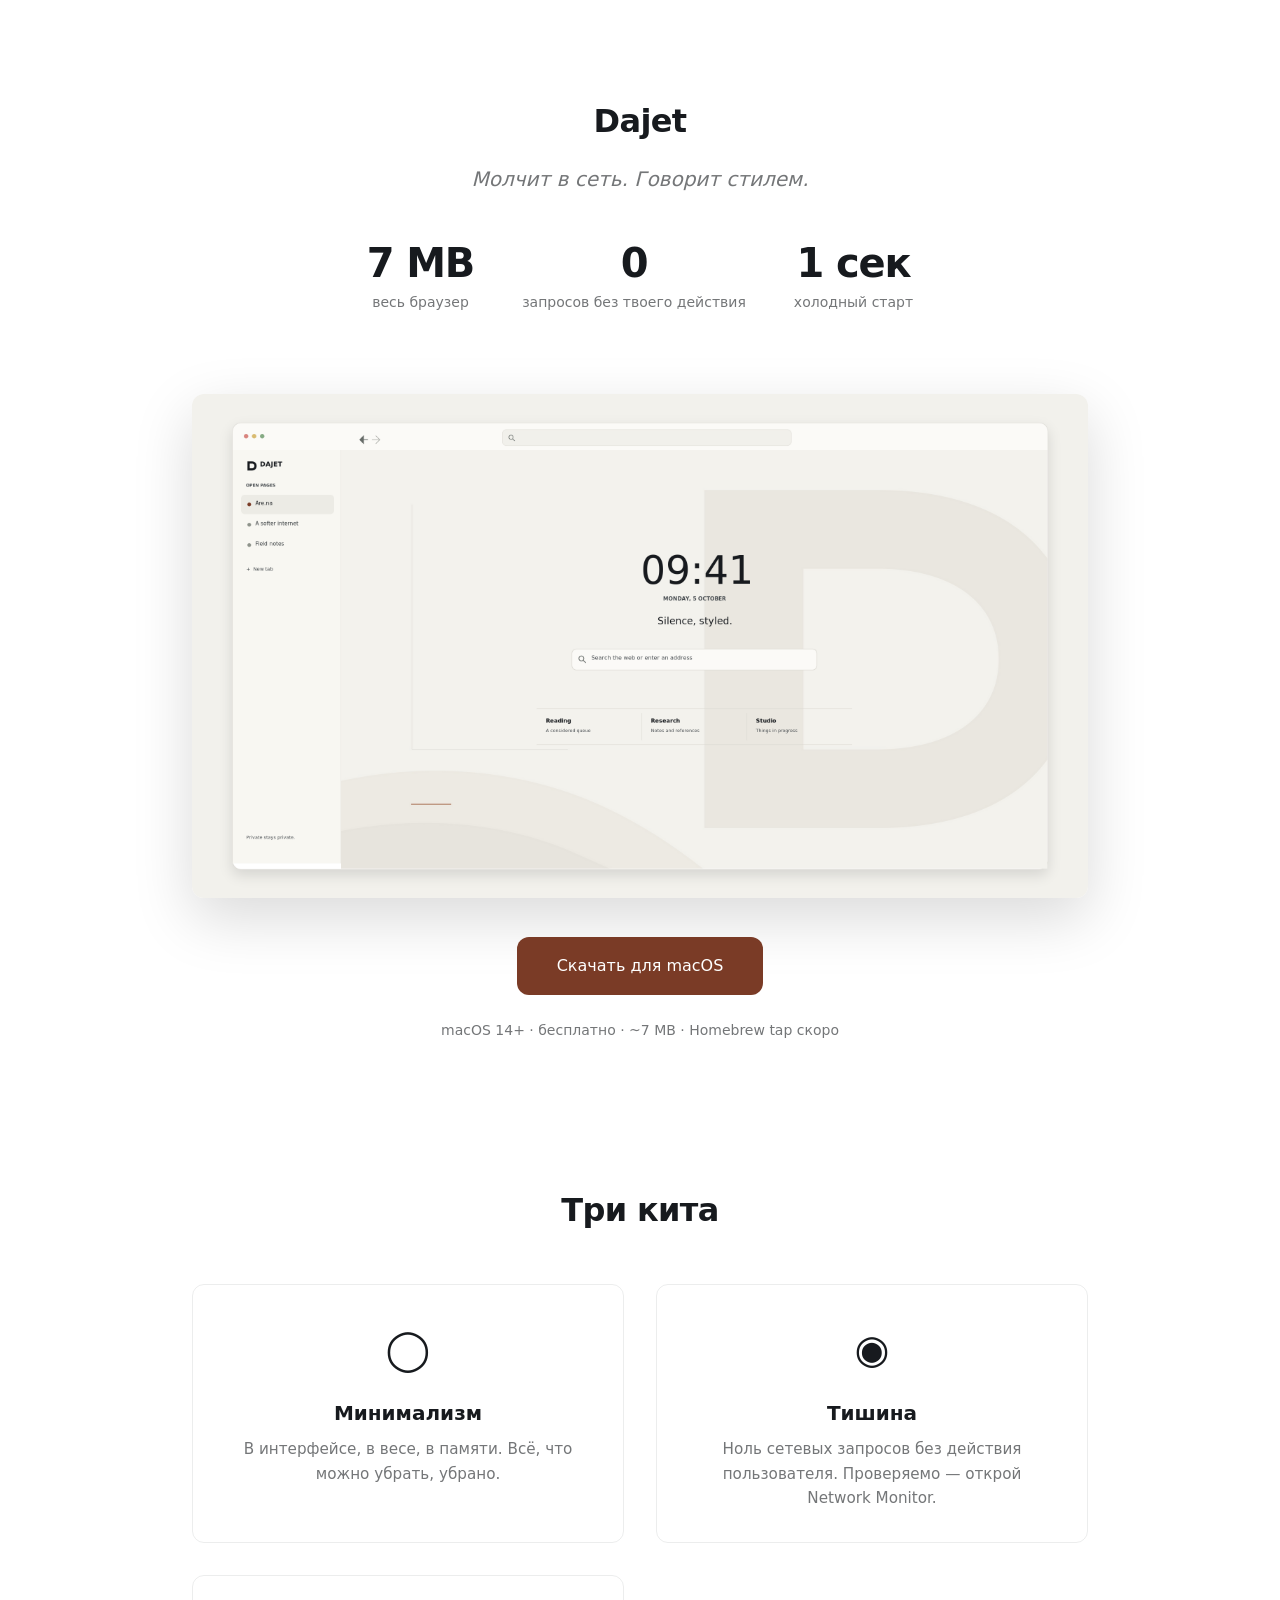
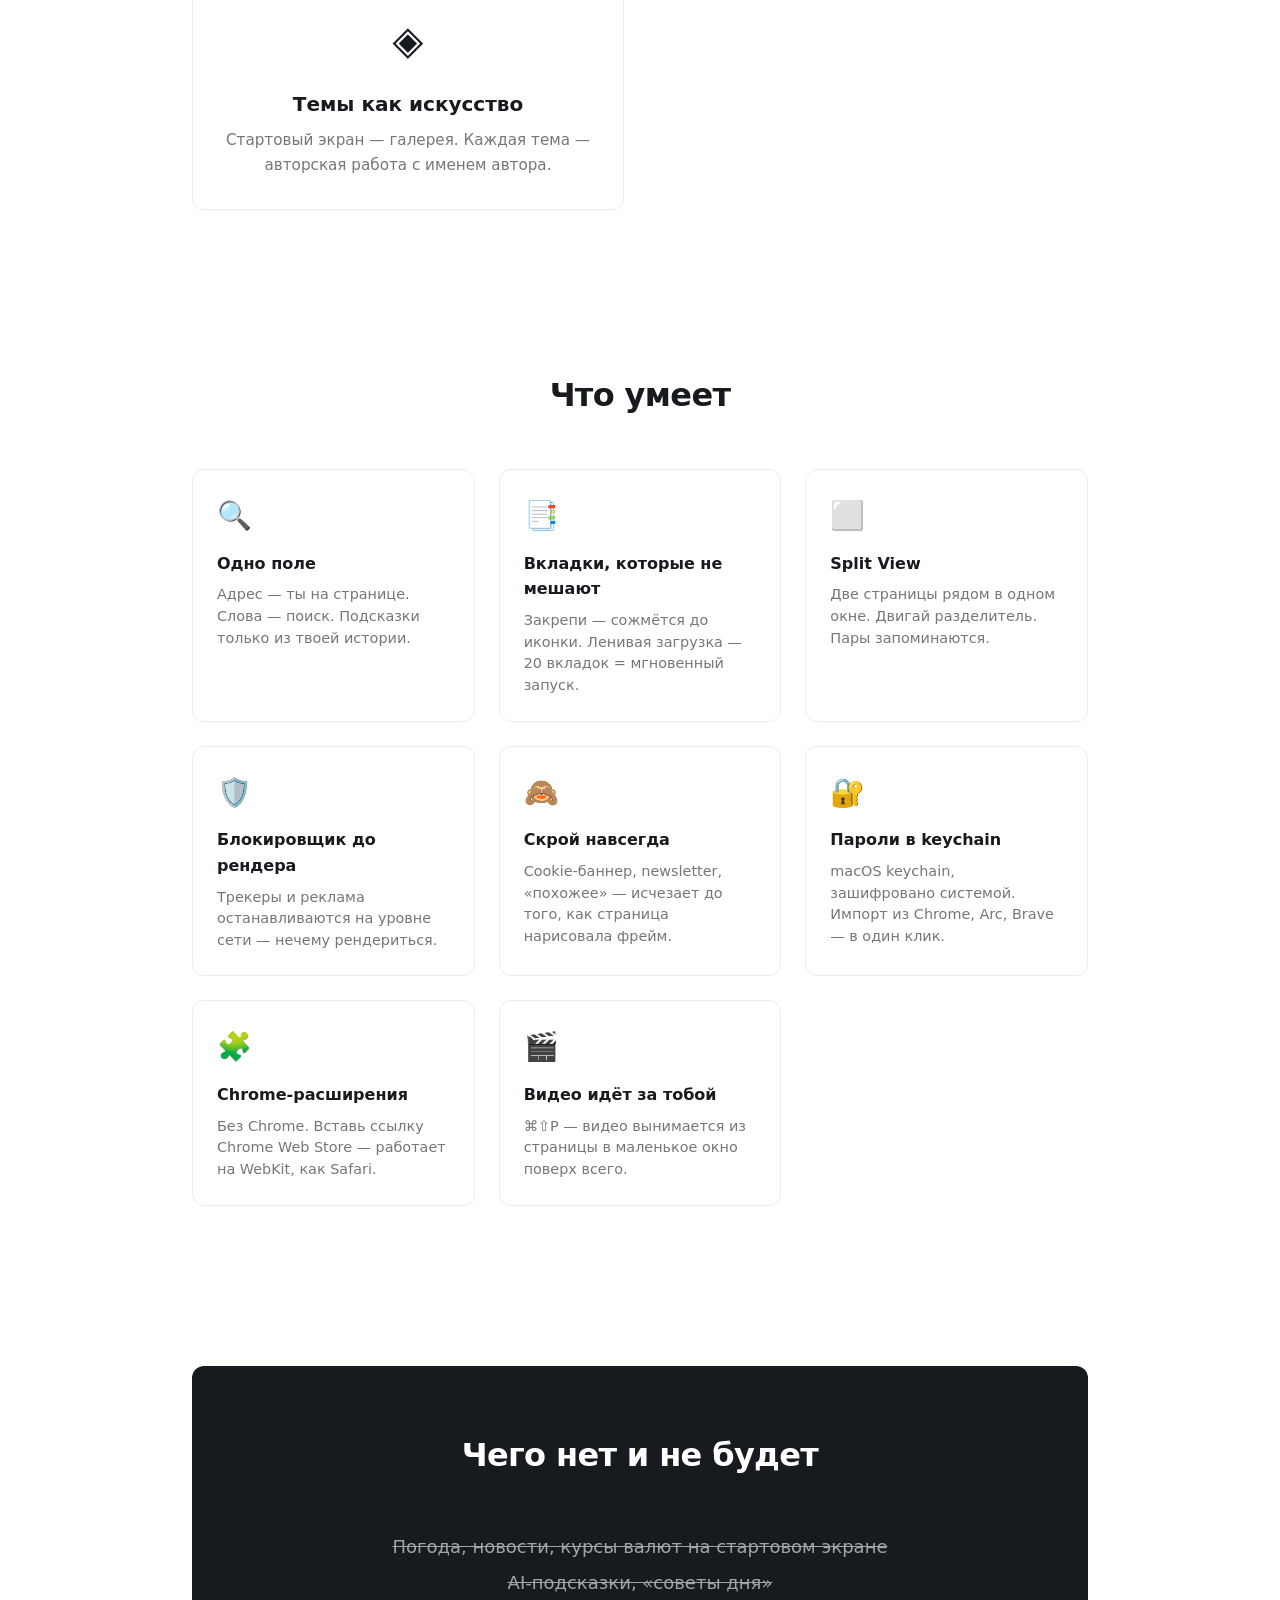
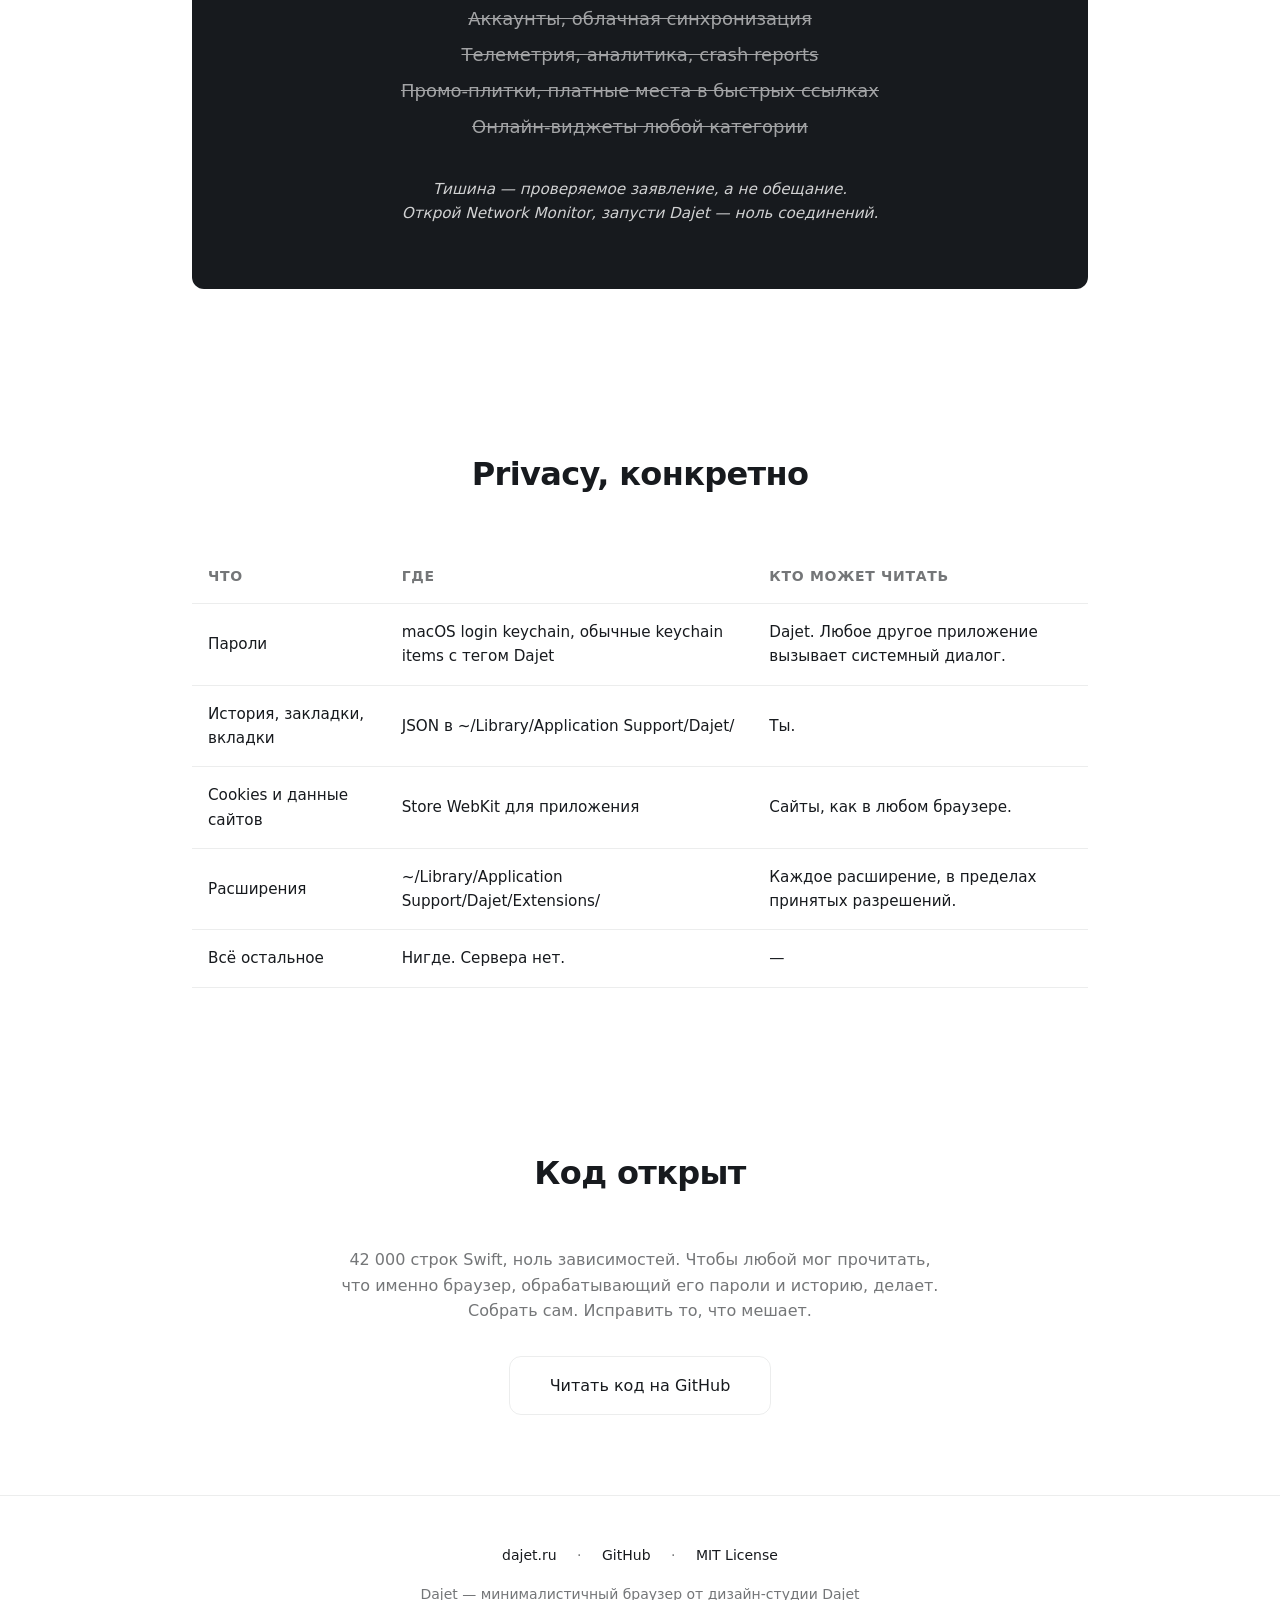
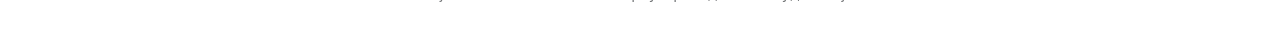
==== docs/index.html @ c57e336d "docs: honest repo overhaul + full audit CRITICAL FINDING: Dajet is currently a renamed fork of Searc" ====
<!DOCTYPE html>
<html lang="ru">
<head>
  <meta charset="UTF-8">
  <meta name="viewport" content="width=device-width, initial-scale=1.0">
  <title>Dajet — Silence, styled.</title>
  <meta name="description" content="Минималистичный браузер для macOS. 7 MB, 0 запросов без твоего действия, 1 сек холодный старт. Никакой телеметрии, никакого облака.">
  
  <!-- Open Graph -->
  <meta property="og:type" content="website">
  <meta property="og:title" content="Dajet — Silence, styled.">
  <meta property="og:description" content="Минималистичный браузер для macOS. 7 MB, 0 запросов, 1 сек старт.">
  <meta property="og:image" content="assets/og-image.png">
  <meta property="og:url" content="https://bestdeejay-design.github.io/dajet-browser/">
  
  <!-- Twitter Card -->
  <meta name="twitter:card" content="summary_large_image">
  <meta name="twitter:title" content="Dajet — Silence, styled.">
  <meta name="twitter:description" content="Минималистичный браузер для macOS. 7 MB, 0 запросов, 1 сек старт.">
  <meta name="twitter:image" content="assets/og-image.png">
  
  <link rel="stylesheet" href="style.css">
</head>
<body>
  
  <div class="container">
    
    <!-- Hero -->
    <section class="hero">
      <div class="logo">Dajet</div>
      <div class="slogan">Молчит в сеть. Говорит стилем.</div>
      
      <div class="stats">
        <div class="stat">
          <div class="stat-value">7 MB</div>
          <div class="stat-label">весь браузер</div>
        </div>
        <div class="stat">
          <div class="stat-value">0</div>
          <div class="stat-label">запросов без твоего действия</div>
        </div>
        <div class="stat">
          <div class="stat-value">1 сек</div>
          <div class="stat-label">холодный старт</div>
        </div>
      </div>
      
      <img src="assets/hero.png" alt="Dajet browser" class="hero-image">
      
      <div>
        <a href="#" class="btn">Скачать для macOS</a>
      </div>
      <div class="hero-meta">
        macOS 14+ · бесплатно · ~7 MB · Homebrew tap скоро
      </div>
    </section>
    
    <!-- Три кита -->
    <section>
      <h2>Три кита</h2>
      <div class="pillars">
        <div class="pillar">
          <div class="pillar-icon">◯</div>
          <div class="pillar-title">Минимализм</div>
          <div class="pillar-desc">В интерфейсе, в весе, в памяти. Всё, что можно убрать, убрано.</div>
        </div>
        <div class="pillar">
          <div class="pillar-icon">◉</div>
          <div class="pillar-title">Тишина</div>
          <div class="pillar-desc">Ноль сетевых запросов без действия пользователя. Проверяемо — открой Network Monitor.</div>
        </div>
        <div class="pillar">
          <div class="pillar-icon">◈</div>
          <div class="pillar-title">Темы как искусство</div>
          <div class="pillar-desc">Стартовый экран — галерея. Каждая тема — авторская работа с именем автора.</div>
        </div>
      </div>
    </section>
    
    <!-- Фичи -->
    <section>
      <h2>Что умеет</h2>
      <div class="features">
        <div class="feature">
          <div class="feature-icon">🔍</div>
          <div class="feature-title">Одно поле</div>
          <div class="feature-desc">Адрес — ты на странице. Слова — поиск. Подсказки только из твоей истории.</div>
        </div>
        <div class="feature">
          <div class="feature-icon">📑</div>
          <div class="feature-title">Вкладки, которые не мешают</div>
          <div class="feature-desc">Закрепи — сожмётся до иконки. Ленивая загрузка — 20 вкладок = мгновенный запуск.</div>
        </div>
        <div class="feature">
          <div class="feature-icon">⬜️</div>
          <div class="feature-title">Split View</div>
          <div class="feature-desc">Две страницы рядом в одном окне. Двигай разделитель. Пары запоминаются.</div>
        </div>
        <div class="feature">
          <div class="feature-icon">🛡️</div>
          <div class="feature-title">Блокировщик до рендера</div>
          <div class="feature-desc">Трекеры и реклама останавливаются на уровне сети — нечему рендериться.</div>
        </div>
        <div class="feature">
          <div class="feature-icon">🙈</div>
          <div class="feature-title">Скрой навсегда</div>
          <div class="feature-desc">Cookie-баннер, newsletter, «похожее» — исчезает до того, как страница нарисовала фрейм.</div>
        </div>
        <div class="feature">
          <div class="feature-icon">🔐</div>
          <div class="feature-title">Пароли в keychain</div>
          <div class="feature-desc">macOS keychain, зашифровано системой. Импорт из Chrome, Arc, Brave — в один клик.</div>
        </div>
        <div class="feature">
          <div class="feature-icon">🧩</div>
          <div class="feature-title">Chrome-расширения</div>
          <div class="feature-desc">Без Chrome. Вставь ссылку Chrome Web Store — работает на WebKit, как Safari.</div>
        </div>
        <div class="feature">
          <div class="feature-icon">🎬</div>
          <div class="feature-title">Видео идёт за тобой</div>
          <div class="feature-desc">⌘⇧P — видео вынимается из страницы в маленькое окно поверх всего.</div>
        </div>
      </div>
    </section>
    
    <!-- Анти-канон -->
    <section>
      <div class="anti-canon">
        <h2>Чего нет и не будет</h2>
        <ul class="anti-list">
          <li>Погода, новости, курсы валют на стартовом экране</li>
          <li>AI-подсказки, «советы дня»</li>
          <li>Аккаунты, облачная синхронизация</li>
          <li>Телеметрия, аналитика, crash reports</li>
          <li>Промо-плитки, платные места в быстрых ссылках</li>
          <li>Онлайн-виджеты любой категории</li>
        </ul>
        <div class="anti-note">
          Тишина — проверяемое заявление, а не обещание.<br>
          Открой Network Monitor, запусти Dajet — ноль соединений.
        </div>
      </div>
    </section>
    
    <!-- Privacy -->
    <section>
      <h2>Privacy, конкретно</h2>
      <table class="privacy-table">
        <thead>
          <tr>
            <th>Что</th>
            <th>Где</th>
            <th>Кто может читать</th>
          </tr>
        </thead>
        <tbody>
          <tr>
            <td>Пароли</td>
            <td>macOS login keychain, обычные keychain items с тегом Dajet</td>
            <td>Dajet. Любое другое приложение вызывает системный диалог.</td>
          </tr>
          <tr>
            <td>История, закладки, вкладки</td>
            <td>JSON в ~/Library/Application Support/Dajet/</td>
            <td>Ты.</td>
          </tr>
          <tr>
            <td>Cookies и данные сайтов</td>
            <td>Store WebKit для приложения</td>
            <td>Сайты, как в любом браузере.</td>
          </tr>
          <tr>
            <td>Расширения</td>
            <td>~/Library/Application Support/Dajet/Extensions/</td>
            <td>Каждое расширение, в пределах принятых разрешений.</td>
          </tr>
          <tr>
            <td>Всё остальное</td>
            <td>Нигде. Сервера нет.</td>
            <td>—</td>
          </tr>
        </tbody>
      </table>
    </section>
    
    <!-- Developers -->
    <section class="developers">
      <h2>Код открыт</h2>
      <p>
        42 000 строк Swift, ноль зависимостей. Чтобы любой мог прочитать, что именно браузер, обрабатывающий его пароли и историю, делает. Собрать сам. Исправить то, что мешает.
      </p>
      <a href="https://github.com/bestdeejay-design/dajet-browser" class="btn btn-secondary">Читать код на GitHub</a>
    </section>
    
  </div>
  
  <!-- Footer -->
  <footer>
    <div class="container">
      <a href="https://dajet.ru">dajet.ru</a> ·
      <a href="https://github.com/bestdeejay-design/dajet-browser">GitHub</a> ·
      <a href="https://github.com/bestdeejay-design/dajet-browser/blob/main/LICENSE">MIT License</a>
      <div style="margin-top: 1rem;">
        Dajet — минималистичный браузер от дизайн-студии Dajet
      </div>
    </div>
  </footer>
  
</body>
</html>
---- docs/style.css ----
/* Dajet — Silence, styled. */

:root {
  --plate: #FFFFFF;
  --ink: #171A1E;
  --ink-muted: #171A1E99;
  --border: #171A1E14;
  --accent: #7A3B26;
  --radius: 12px;
}

@media (prefers-color-scheme: dark) {
  :root {
    --plate: #15181C;
    --ink: #F4F1E8;
    --ink-muted: #F4F1E866;
    --border: #F4F1E814;
  }
}

* {
  margin: 0;
  padding: 0;
  box-sizing: border-box;
}

html {
  font-size: 16px;
  -webkit-font-smoothing: antialiased;
  -moz-osx-font-smoothing: grayscale;
}

body {
  font-family: -apple-system, BlinkMacSystemFont, 'SF Pro', 'Segoe UI', system-ui, sans-serif;
  background: var(--plate);
  color: var(--ink);
  line-height: 1.6;
  min-height: 100vh;
}

.container {
  max-width: 960px;
  margin: 0 auto;
  padding: 0 2rem;
}

/* Hero */

.hero {
  padding: 6rem 0 4rem;
  text-align: center;
}

.logo {
  font-size: 2rem;
  font-weight: 600;
  letter-spacing: -0.02em;
  margin-bottom: 1rem;
}

.slogan {
  font-size: 1.25rem;
  color: var(--ink-muted);
  margin-bottom: 3rem;
  font-style: italic;
}

.stats {
  display: flex;
  justify-content: center;
  gap: 3rem;
  margin-bottom: 3rem;
  flex-wrap: wrap;
}

.stat {
  text-align: center;
}

.stat-value {
  font-size: 2.5rem;
  font-weight: 600;
  letter-spacing: -0.03em;
  line-height: 1;
}

.stat-label {
  font-size: 0.875rem;
  color: var(--ink-muted);
  margin-top: 0.5rem;
}

.hero-image {
  max-width: 100%;
  border-radius: var(--radius);
  margin: 2rem 0;
  box-shadow: 0 20px 60px rgba(0, 0, 0, 0.15);
}

.btn {
  display: inline-block;
  padding: 1rem 2.5rem;
  background: var(--accent);
  color: white;
  text-decoration: none;
  border-radius: var(--radius);
  font-weight: 500;
  transition: opacity 0.2s;
}

.btn:hover {
  opacity: 0.9;
}

.btn-secondary {
  background: transparent;
  color: var(--ink);
  border: 1px solid var(--border);
}

.hero-meta {
  margin-top: 1.5rem;
  font-size: 0.875rem;
  color: var(--ink-muted);
}

/* Sections */

section {
  padding: 5rem 0;
}

h2 {
  font-size: 2rem;
  font-weight: 600;
  letter-spacing: -0.02em;
  margin-bottom: 3rem;
  text-align: center;
}

/* Three Pillars */

.pillars {
  display: grid;
  grid-template-columns: repeat(auto-fit, minmax(280px, 1fr));
  gap: 2rem;
  margin-top: 3rem;
}

.pillar {
  text-align: center;
  padding: 2rem;
  border: 1px solid var(--border);
  border-radius: var(--radius);
}

.pillar-icon {
  font-size: 2.5rem;
  margin-bottom: 1rem;
}

.pillar-title {
  font-size: 1.25rem;
  font-weight: 600;
  margin-bottom: 0.5rem;
}

.pillar-desc {
  color: var(--ink-muted);
  font-size: 0.95rem;
}

/* Features */

.features {
  display: grid;
  grid-template-columns: repeat(auto-fill, minmax(280px, 1fr));
  gap: 1.5rem;
}

.feature {
  padding: 1.5rem;
  border: 1px solid var(--border);
  border-radius: var(--radius);
}

.feature-icon {
  font-size: 1.75rem;
  margin-bottom: 0.75rem;
}

.feature-title {
  font-weight: 600;
  margin-bottom: 0.5rem;
}

.feature-desc {
  color: var(--ink-muted);
  font-size: 0.9rem;
  line-height: 1.5;
}

/* Anti-canon */

.anti-canon {
  background: var(--ink);
  color: var(--plate);
  padding: 4rem 2rem;
  border-radius: var(--radius);
  text-align: center;
}

.anti-canon h2 {
  color: var(--plate);
}

.anti-list {
  list-style: none;
  font-size: 1.125rem;
  line-height: 2;
}

.anti-list li {
  text-decoration: line-through;
  opacity: 0.6;
}

.anti-note {
  margin-top: 2rem;
  font-size: 0.95rem;
  opacity: 0.8;
  font-style: italic;
}

/* Privacy */

.privacy-table {
  width: 100%;
  border-collapse: collapse;
  margin-top: 2rem;
}

.privacy-table th,
.privacy-table td {
  padding: 1rem;
  text-align: left;
  border-bottom: 1px solid var(--border);
}

.privacy-table th {
  font-weight: 600;
  font-size: 0.875rem;
  text-transform: uppercase;
  letter-spacing: 0.05em;
  color: var(--ink-muted);
}

.privacy-table td {
  font-size: 0.95rem;
}

/* Developers */

.developers {
  text-align: center;
}

.developers p {
  max-width: 600px;
  margin: 0 auto 2rem;
  color: var(--ink-muted);
}

/* Footer */

footer {
  padding: 3rem 0;
  border-top: 1px solid var(--border);
  text-align: center;
  font-size: 0.875rem;
  color: var(--ink-muted);
}

footer a {
  color: var(--ink);
  text-decoration: none;
  margin: 0 1rem;
}

footer a:hover {
  text-decoration: underline;
}

/* Responsive */

@media (max-width: 640px) {
  .hero {
    padding: 4rem 0 3rem;
  }

  .stats {
    gap: 2rem;
  }

  .stat-value {
    font-size: 2rem;
  }

  h2 {
    font-size: 1.5rem;
  }

  .pillars {
    grid-template-columns: 1fr;
  }
}
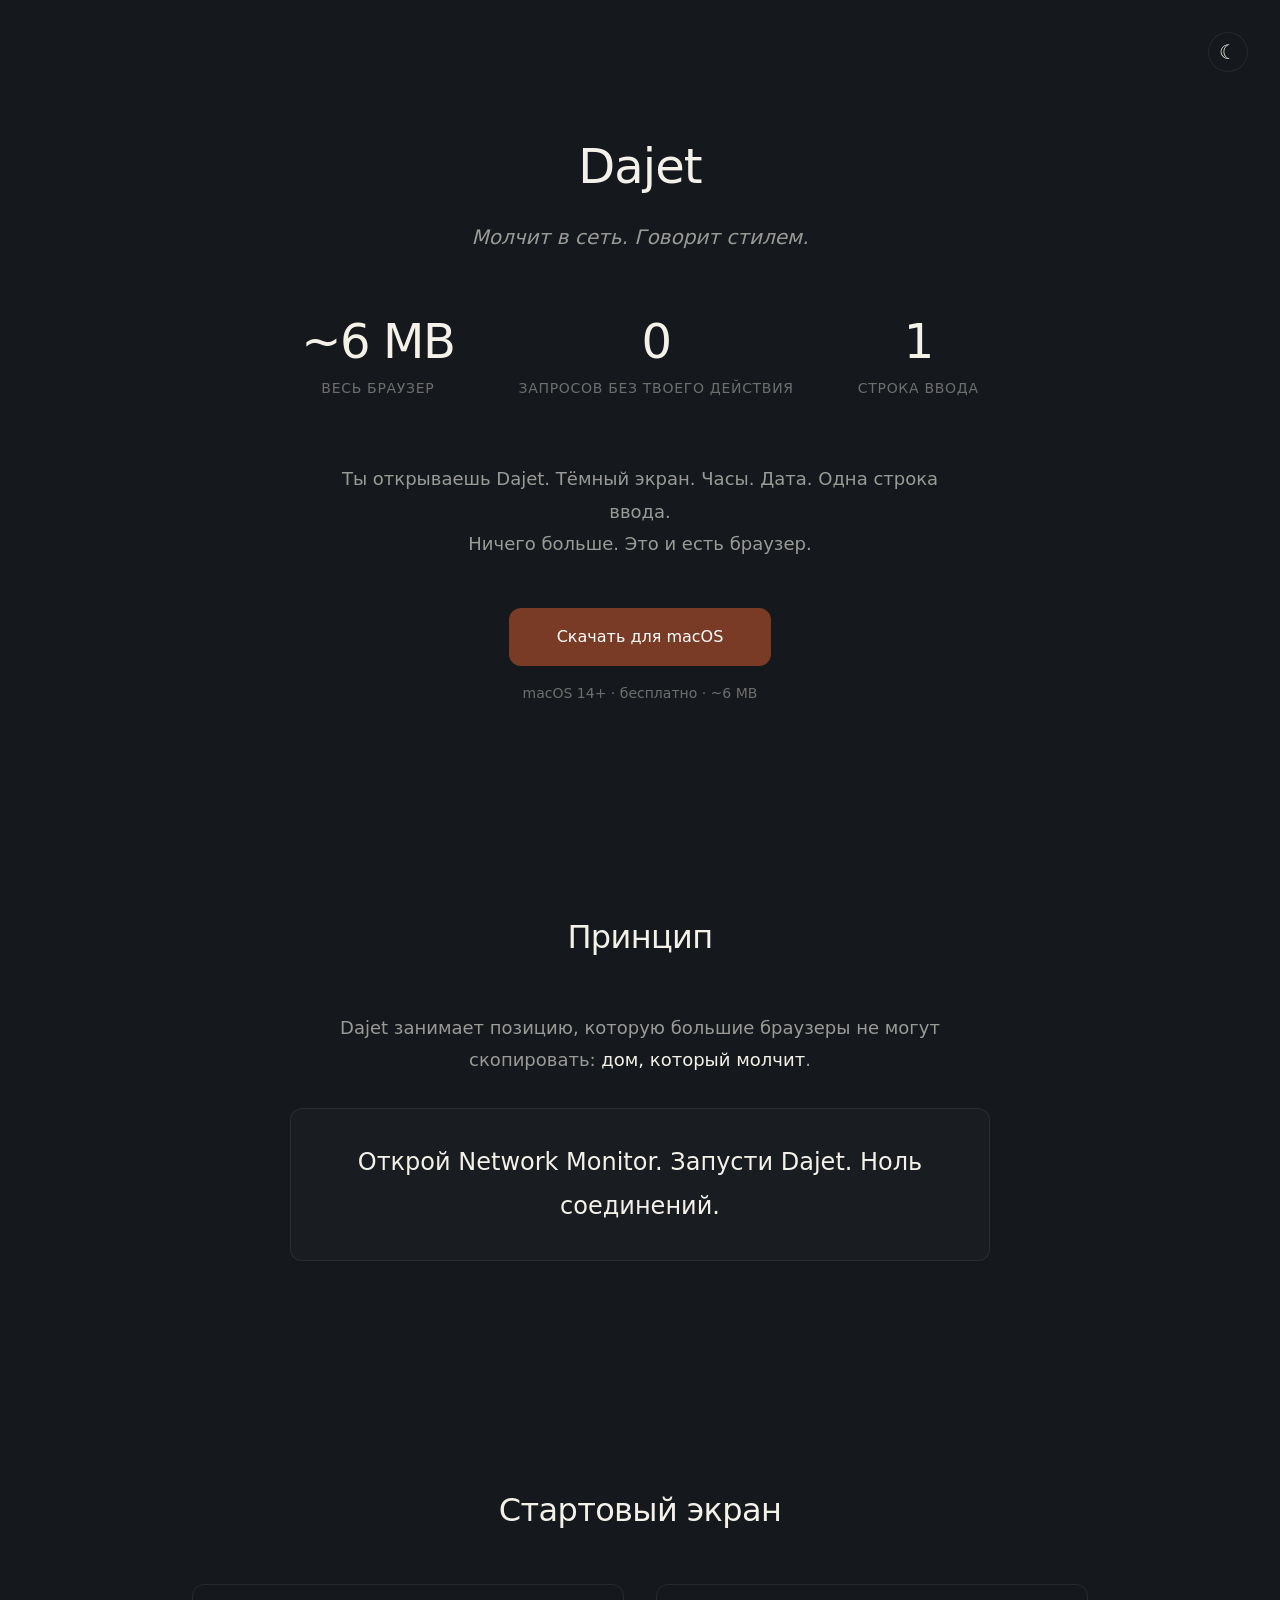
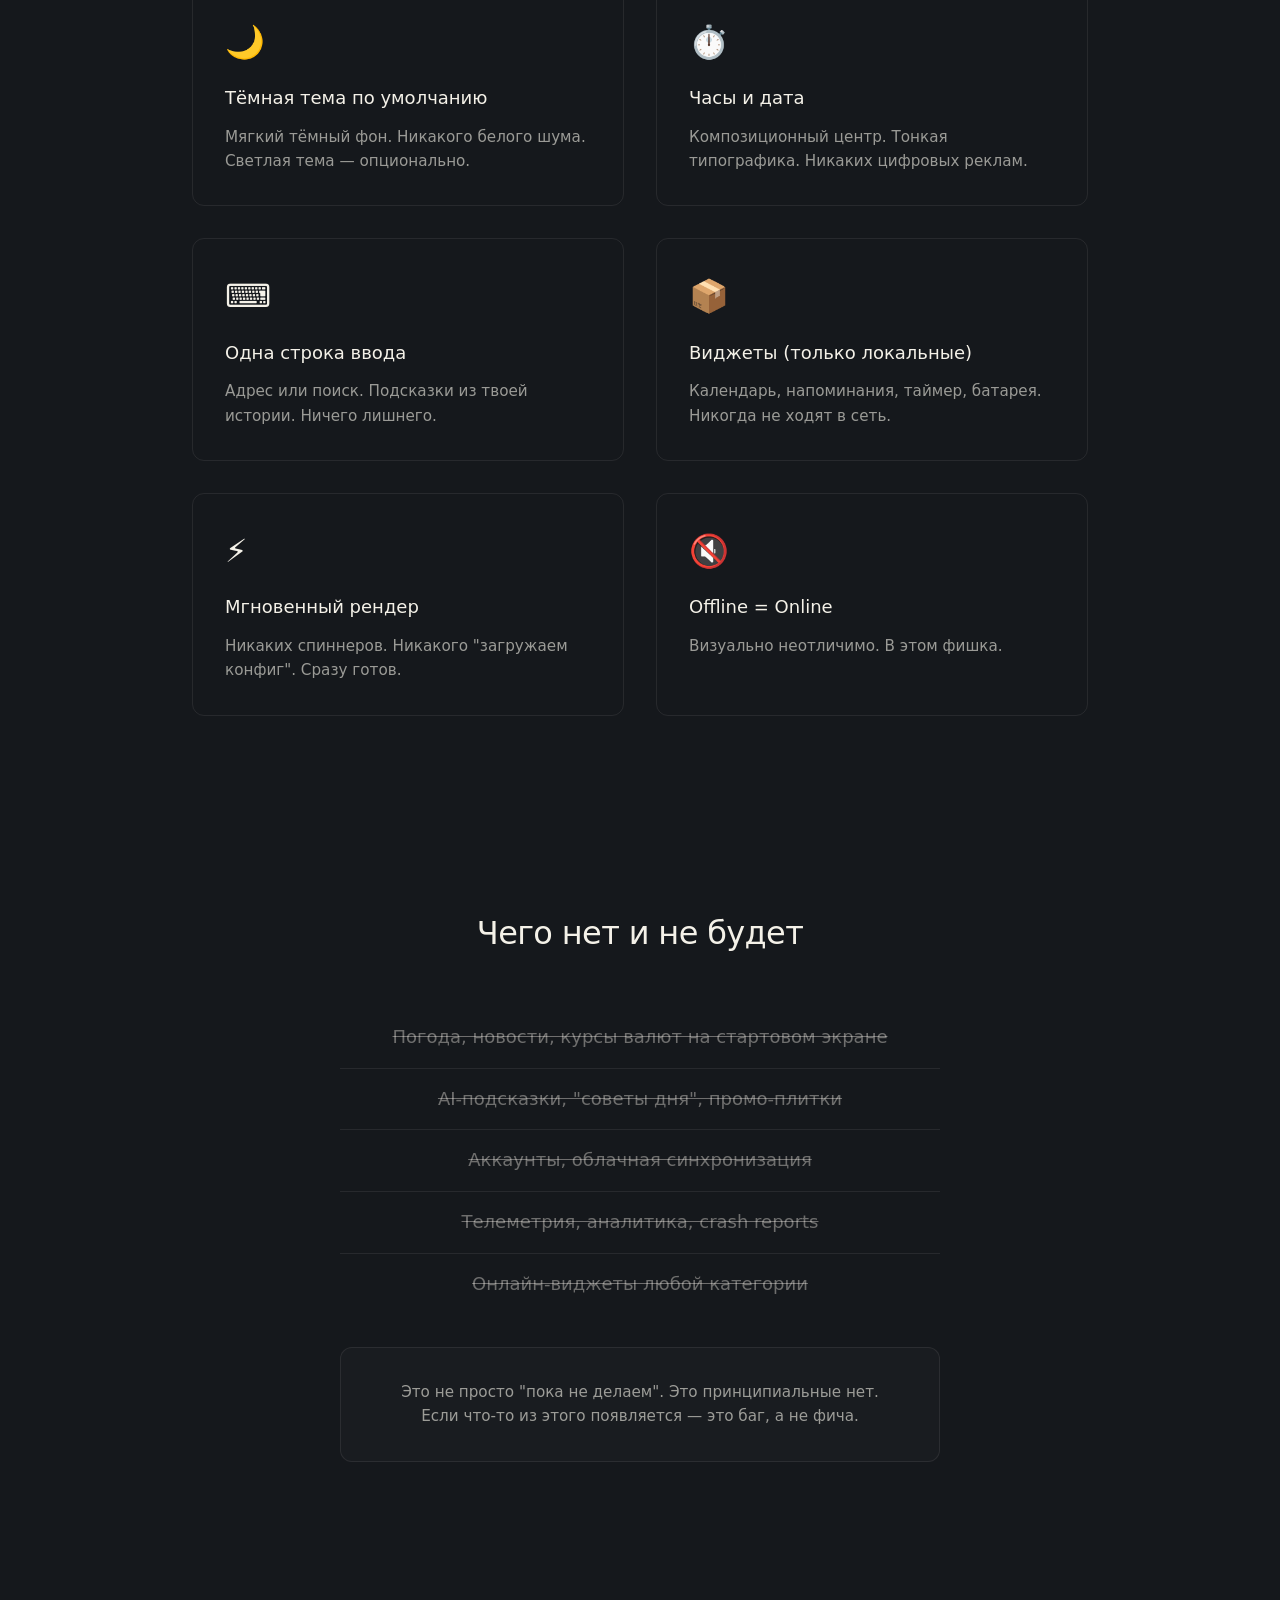
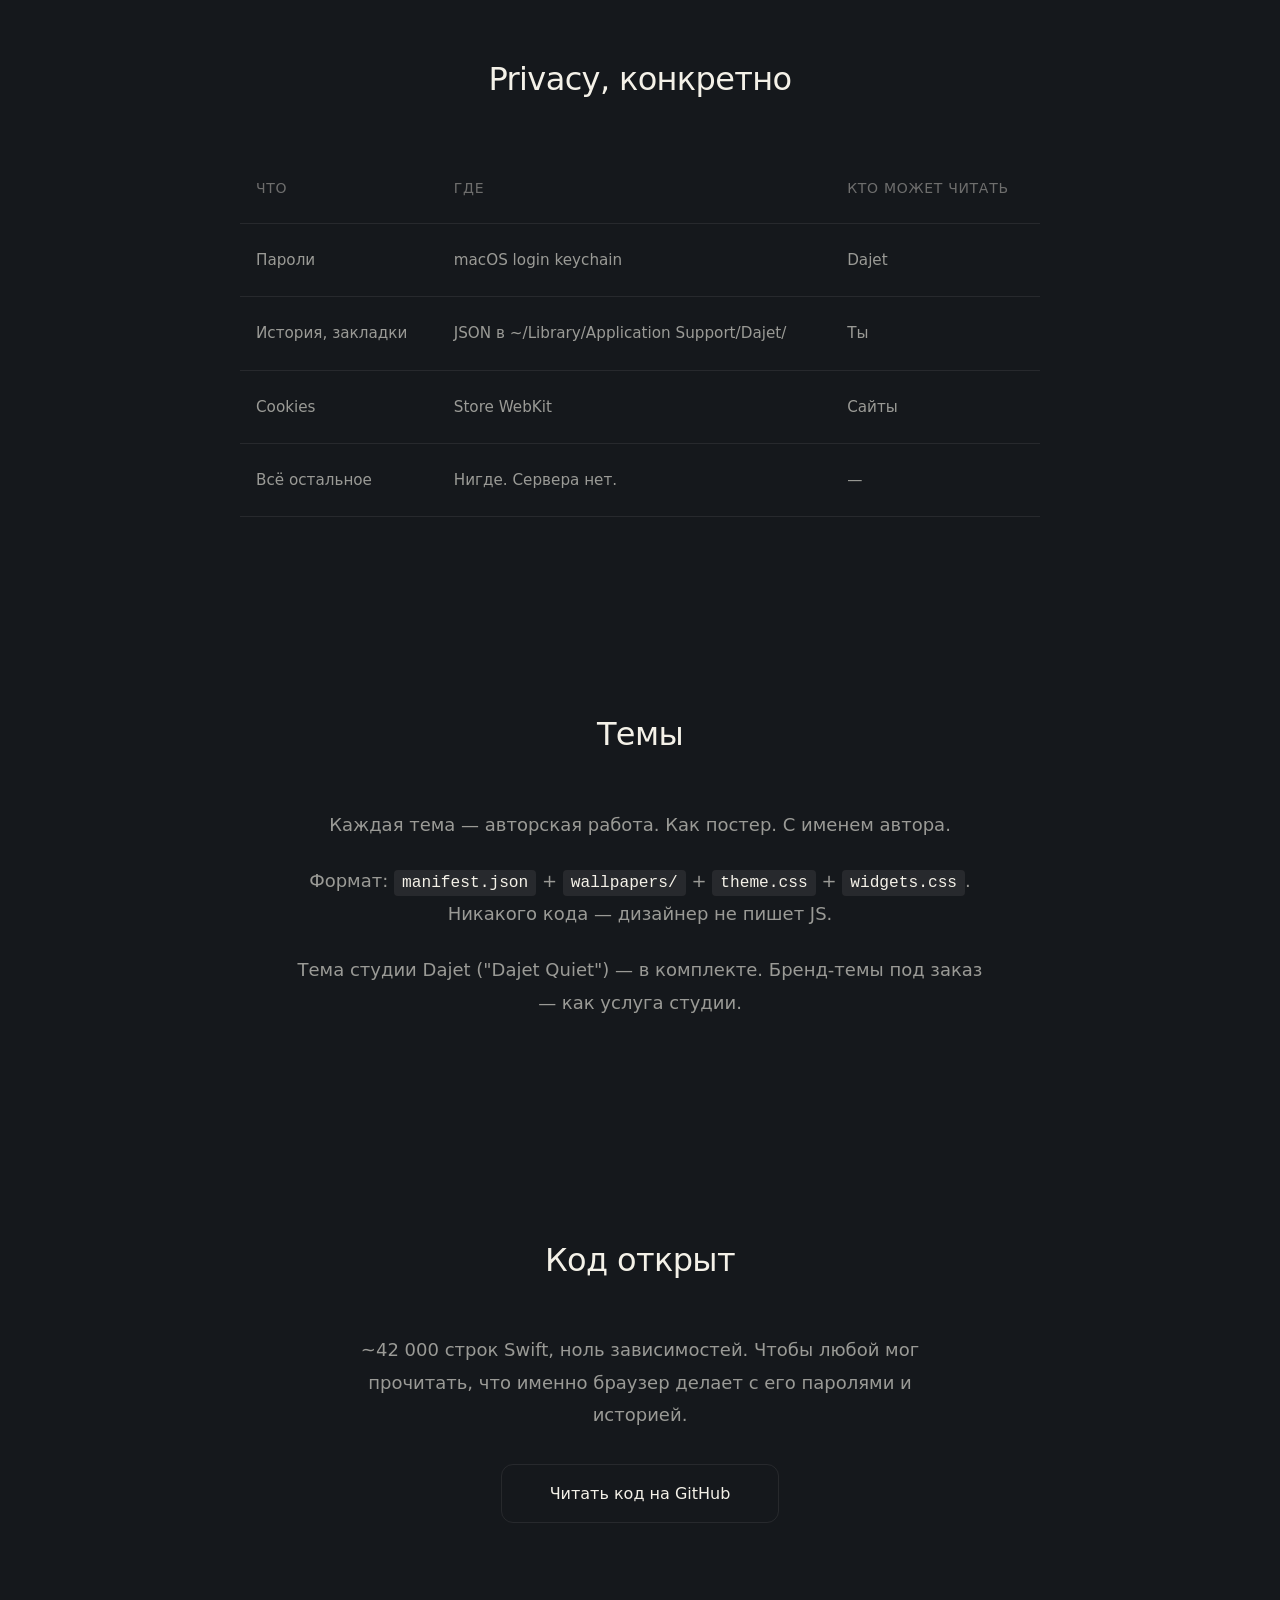
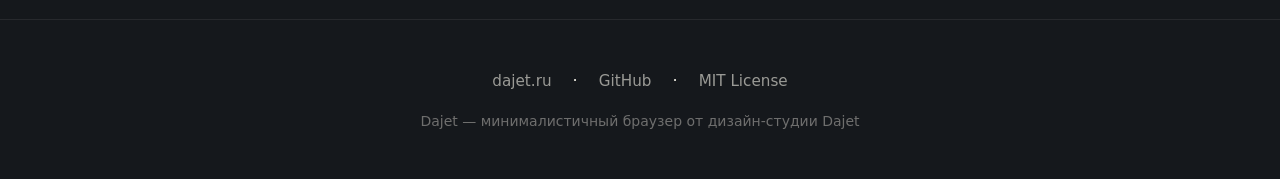
==== commit 2ea25580: "feat: уточнённое видение — тёмная тема, радикальный минимализм Принцип: одна строка ввода, ничего ли" ====
--- a/docs/index.html
+++ b/docs/index.html
@@ -3,25 +3,31 @@
 <head>
   <meta charset="UTF-8">
   <meta name="viewport" content="width=device-width, initial-scale=1.0">
-  <title>Dajet — Silence, styled.</title>
-  <meta name="description" content="Минималистичный браузер для macOS. 7 MB, 0 запросов без твоего действия, 1 сек холодный старт. Никакой телеметрии, никакого облака.">
+  <title>Dajet — Молчит в сеть. Говорит стилем.</title>
+  <meta name="description" content="Минималистичный браузер для macOS. Тёмная тема по умолчанию. Только строка ввода. Ноль запросов без твоего действия.">
+  <meta name="theme-color" content="#171A1E">
   
   <!-- Open Graph -->
   <meta property="og:type" content="website">
-  <meta property="og:title" content="Dajet — Silence, styled.">
-  <meta property="og:description" content="Минималистичный браузер для macOS. 7 MB, 0 запросов, 1 сек старт.">
+  <meta property="og:title" content="Dajet — Молчит в сеть. Говорит стилем.">
+  <meta property="og:description" content="Минималистичный браузер для macOS. Тёмная тема по умолчанию. Только строка ввода. Ноль запросов.">
   <meta property="og:image" content="assets/og-image.png">
   <meta property="og:url" content="https://bestdeejay-design.github.io/dajet-browser/">
   
   <!-- Twitter Card -->
   <meta name="twitter:card" content="summary_large_image">
-  <meta name="twitter:title" content="Dajet — Silence, styled.">
-  <meta name="twitter:description" content="Минималистичный браузер для macOS. 7 MB, 0 запросов, 1 сек старт.">
+  <meta name="twitter:title" content="Dajet — Молчит в сеть. Говорит стилем.">
+  <meta name="twitter:description" content="Минималистичный браузер для macOS. Тёмная тема по умолчанию. Только строка ввода. Ноль запросов.">
   <meta name="twitter:image" content="assets/og-image.png">
   
   <link rel="stylesheet" href="style.css">
 </head>
 <body>
+  
+  <!-- Theme Switcher -->
+  <button class="theme-switcher" id="themeSwitcher" aria-label="Переключить тему">
+    <span class="theme-icon">☾</span>
+  </button>
   
   <div class="container">
     
@@ -32,7 +38,7 @@
       
       <div class="stats">
         <div class="stat">
-          <div class="stat-value">7 MB</div>
+          <div class="stat-value">~6 MB</div>
           <div class="stat-label">весь браузер</div>
         </div>
         <div class="stat">
@@ -40,111 +46,86 @@
           <div class="stat-label">запросов без твоего действия</div>
         </div>
         <div class="stat">
-          <div class="stat-value">1 сек</div>
-          <div class="stat-label">холодный старт</div>
+          <div class="stat-value">1</div>
+          <div class="stat-label">строка ввода</div>
         </div>
       </div>
       
-      <img src="assets/hero.png" alt="Dajet browser" class="hero-image">
+      <div class="hero-description">
+        Ты открываешь Dajet. Тёмный экран. Часы. Дата. Одна строка ввода.<br>
+        Ничего больше. Это и есть браузер.
+      </div>
       
-      <div>
-        <a href="#" class="btn">Скачать для macOS</a>
-      </div>
-      <div class="hero-meta">
-        macOS 14+ · бесплатно · ~7 MB · Homebrew tap скоро
-      </div>
-    </section>
-    
-    <!-- Три кита -->
-    <section>
-      <h2>Три кита</h2>
-      <div class="pillars">
-        <div class="pillar">
-          <div class="pillar-icon">◯</div>
-          <div class="pillar-title">Минимализм</div>
-          <div class="pillar-desc">В интерфейсе, в весе, в памяти. Всё, что можно убрать, убрано.</div>
-        </div>
-        <div class="pillar">
-          <div class="pillar-icon">◉</div>
-          <div class="pillar-title">Тишина</div>
-          <div class="pillar-desc">Ноль сетевых запросов без действия пользователя. Проверяемо — открой Network Monitor.</div>
-        </div>
-        <div class="pillar">
-          <div class="pillar-icon">◈</div>
-          <div class="pillar-title">Темы как искусство</div>
-          <div class="pillar-desc">Стартовый экран — галерея. Каждая тема — авторская работа с именем автора.</div>
-        </div>
-      </div>
-    </section>
-    
-    <!-- Фичи -->
-    <section>
-      <h2>Что умеет</h2>
-      <div class="features">
-        <div class="feature">
-          <div class="feature-icon">🔍</div>
-          <div class="feature-title">Одно поле</div>
-          <div class="feature-desc">Адрес — ты на странице. Слова — поиск. Подсказки только из твоей истории.</div>
-        </div>
-        <div class="feature">
-          <div class="feature-icon">📑</div>
-          <div class="feature-title">Вкладки, которые не мешают</div>
-          <div class="feature-desc">Закрепи — сожмётся до иконки. Ленивая загрузка — 20 вкладок = мгновенный запуск.</div>
-        </div>
-        <div class="feature">
-          <div class="feature-icon">⬜️</div>
-          <div class="feature-title">Split View</div>
-          <div class="feature-desc">Две страницы рядом в одном окне. Двигай разделитель. Пары запоминаются.</div>
-        </div>
-        <div class="feature">
-          <div class="feature-icon">🛡️</div>
-          <div class="feature-title">Блокировщик до рендера</div>
-          <div class="feature-desc">Трекеры и реклама останавливаются на уровне сети — нечему рендериться.</div>
-        </div>
-        <div class="feature">
-          <div class="feature-icon">🙈</div>
-          <div class="feature-title">Скрой навсегда</div>
-          <div class="feature-desc">Cookie-баннер, newsletter, «похожее» — исчезает до того, как страница нарисовала фрейм.</div>
-        </div>
-        <div class="feature">
-          <div class="feature-icon">🔐</div>
-          <div class="feature-title">Пароли в keychain</div>
-          <div class="feature-desc">macOS keychain, зашифровано системой. Импорт из Chrome, Arc, Brave — в один клик.</div>
-        </div>
-        <div class="feature">
-          <div class="feature-icon">🧩</div>
-          <div class="feature-title">Chrome-расширения</div>
-          <div class="feature-desc">Без Chrome. Вставь ссылку Chrome Web Store — работает на WebKit, как Safari.</div>
-        </div>
-        <div class="feature">
-          <div class="feature-icon">🎬</div>
-          <div class="feature-title">Видео идёт за тобой</div>
-          <div class="feature-desc">⌘⇧P — видео вынимается из страницы в маленькое окно поверх всего.</div>
-        </div>
-      </div>
-    </section>
-    
-    <!-- Анти-канон -->
-    <section>
-      <div class="anti-canon">
-        <h2>Чего нет и не будет</h2>
-        <ul class="anti-list">
-          <li>Погода, новости, курсы валют на стартовом экране</li>
-          <li>AI-подсказки, «советы дня»</li>
-          <li>Аккаунты, облачная синхронизация</li>
-          <li>Телеметрия, аналитика, crash reports</li>
-          <li>Промо-плитки, платные места в быстрых ссылках</li>
-          <li>Онлайн-виджеты любой категории</li>
-        </ul>
-        <div class="anti-note">
-          Тишина — проверяемое заявление, а не обещание.<br>
-          Открой Network Monitor, запусти Dajet — ноль соединений.
-        </div>
+      <div class="cta">
+        <a href="#" class="btn btn-primary">Скачать для macOS</a>
+        <div class="btn-meta">macOS 14+ · бесплатно · ~6 MB</div>
+      </div>
+    </section>
+    
+    <!-- Принцип -->
+    <section class="principle">
+      <h2>Принцип</h2>
+      <div class="principle-content">
+        <p>Dajet занимает позицию, которую большие браузеры не могут скопировать: <strong>дом, который молчит</strong>.</p>
+        <p class="highlight">Открой Network Monitor. Запусти Dajet. Ноль соединений.</p>
+      </div>
+    </section>
+    
+    <!-- Стартовый экран -->
+    <section class="start-screen">
+      <h2>Стартовый экран</h2>
+      <div class="feature-grid">
+        <div class="feature">
+          <div class="feature-icon">🌙</div>
+          <div class="feature-title">Тёмная тема по умолчанию</div>
+          <div class="feature-desc">Мягкий тёмный фон. Никакого белого шума. Светлая тема — опционально.</div>
+        </div>
+        <div class="feature">
+          <div class="feature-icon">⏱️</div>
+          <div class="feature-title">Часы и дата</div>
+          <div class="feature-desc">Композиционный центр. Тонкая типографика. Никаких цифровых реклам.</div>
+        </div>
+        <div class="feature">
+          <div class="feature-icon">⌨️</div>
+          <div class="feature-title">Одна строка ввода</div>
+          <div class="feature-desc">Адрес или поиск. Подсказки из твоей истории. Ничего лишнего.</div>
+        </div>
+        <div class="feature">
+          <div class="feature-icon">📦</div>
+          <div class="feature-title">Виджеты (только локальные)</div>
+          <div class="feature-desc">Календарь, напоминания, таймер, батарея. Никогда не ходят в сеть.</div>
+        </div>
+        <div class="feature">
+          <div class="feature-icon">⚡️</div>
+          <div class="feature-title">Мгновенный рендер</div>
+          <div class="feature-desc">Никаких спиннеров. Никакого "загружаем конфиг". Сразу готов.</div>
+        </div>
+        <div class="feature">
+          <div class="feature-icon">🔇</div>
+          <div class="feature-title">Offline = Online</div>
+          <div class="feature-desc">Визуально неотличимо. В этом фишка.</div>
+        </div>
+      </div>
+    </section>
+    
+    <!-- Чего нет -->
+    <section class="anti-canon">
+      <h2>Чего нет и не будет</h2>
+      <ul class="anti-list">
+        <li>Погода, новости, курсы валют на стартовом экране</li>
+        <li>AI-подсказки, "советы дня", промо-плитки</li>
+        <li>Аккаунты, облачная синхронизация</li>
+        <li>Телеметрия, аналитика, crash reports</li>
+        <li>Онлайн-виджеты любой категории</li>
+      </ul>
+      <div class="anti-note">
+        Это не просто "пока не делаем". Это принципиальные нет.<br>
+        Если что-то из этого появляется — это баг, а не фича.
       </div>
     </section>
     
     <!-- Privacy -->
-    <section>
+    <section class="privacy">
       <h2>Privacy, конкретно</h2>
       <table class="privacy-table">
         <thead>
@@ -157,23 +138,18 @@
         <tbody>
           <tr>
             <td>Пароли</td>
-            <td>macOS login keychain, обычные keychain items с тегом Dajet</td>
-            <td>Dajet. Любое другое приложение вызывает системный диалог.</td>
-          </tr>
-          <tr>
-            <td>История, закладки, вкладки</td>
+            <td>macOS login keychain</td>
+            <td>Dajet</td>
+          </tr>
+          <tr>
+            <td>История, закладки</td>
             <td>JSON в ~/Library/Application Support/Dajet/</td>
-            <td>Ты.</td>
-          </tr>
-          <tr>
-            <td>Cookies и данные сайтов</td>
-            <td>Store WebKit для приложения</td>
-            <td>Сайты, как в любом браузере.</td>
-          </tr>
-          <tr>
-            <td>Расширения</td>
-            <td>~/Library/Application Support/Dajet/Extensions/</td>
-            <td>Каждое расширение, в пределах принятых разрешений.</td>
+            <td>Ты</td>
+          </tr>
+          <tr>
+            <td>Cookies</td>
+            <td>Store WebKit</td>
+            <td>Сайты</td>
           </tr>
           <tr>
             <td>Всё остальное</td>
@@ -184,13 +160,23 @@
       </table>
     </section>
     
-    <!-- Developers -->
+    <!-- Темы -->
+    <section class="themes">
+      <h2>Темы</h2>
+      <div class="themes-content">
+        <p>Каждая тема — авторская работа. Как постер. С именем автора.</p>
+        <p>Формат: <code>manifest.json</code> + <code>wallpapers/</code> + <code>theme.css</code> + <code>widgets.css</code>. Никакого кода — дизайнер не пишет JS.</p>
+        <p>Тема студии Dajet ("Dajet Quiet") — в комплекте. Бренд-темы под заказ — как услуга студии.</p>
+      </div>
+    </section>
+    
+    <!-- Код открыт -->
     <section class="developers">
       <h2>Код открыт</h2>
-      <p>
-        42 000 строк Swift, ноль зависимостей. Чтобы любой мог прочитать, что именно браузер, обрабатывающий его пароли и историю, делает. Собрать сам. Исправить то, что мешает.
-      </p>
-      <a href="https://github.com/bestdeejay-design/dajet-browser" class="btn btn-secondary">Читать код на GitHub</a>
+      <div class="developers-content">
+        <p>~42 000 строк Swift, ноль зависимостей. Чтобы любой мог прочитать, что именно браузер делает с его паролями и историей.</p>
+        <a href="https://github.com/bestdeejay-design/dajet-browser" class="btn btn-secondary">Читать код на GitHub</a>
+      </div>
     </section>
     
   </div>
@@ -198,14 +184,17 @@
   <!-- Footer -->
   <footer>
     <div class="container">
-      <a href="https://dajet.ru">dajet.ru</a> ·
-      <a href="https://github.com/bestdeejay-design/dajet-browser">GitHub</a> ·
-      <a href="https://github.com/bestdeejay-design/dajet-browser/blob/main/LICENSE">MIT License</a>
-      <div style="margin-top: 1rem;">
+      <div class="footer-content">
+        <a href="https://dajet.ru">dajet.ru</a> ·
+        <a href="https://github.com/bestdeejay-design/dajet-browser">GitHub</a> ·
+        <a href="https://github.com/bestdeejay-design/dajet-browser/blob/main/LICENSE">MIT License</a>
+      </div>
+      <div class="footer-meta">
         Dajet — минималистичный браузер от дизайн-студии Dajet
       </div>
     </div>
   </footer>
   
+  <script src="script.js"></script>
 </body>
 </html>
--- a/docs/style.css
+++ b/docs/style.css
@@ -1,21 +1,24 @@
 /* Dajet — Silence, styled. */
+/* Тёмная тема по умолчанию */
 
 :root {
+  /* Dark theme (default) */
+  --plate: #15181C;
+  --ink: #F4F1E8;
+  --ink-muted: rgba(244, 241, 232, 0.6);
+  --ink-subtle: rgba(244, 241, 232, 0.4);
+  --border: rgba(244, 241, 232, 0.08);
+  --accent: #7A3B26;
+  --radius: 12px;
+}
+
+[data-theme="light"] {
   --plate: #FFFFFF;
   --ink: #171A1E;
-  --ink-muted: #171A1E99;
-  --border: #171A1E14;
+  --ink-muted: rgba(23, 26, 30, 0.6);
+  --ink-subtle: rgba(23, 26, 30, 0.4);
+  --border: rgba(23, 26, 30, 0.08);
   --accent: #7A3B26;
-  --radius: 12px;
-}
-
-@media (prefers-color-scheme: dark) {
-  :root {
-    --plate: #15181C;
-    --ink: #F4F1E8;
-    --ink-muted: #F4F1E866;
-    --border: #F4F1E814;
-  }
 }
 
 * {
@@ -36,6 +39,7 @@
   color: var(--ink);
   line-height: 1.6;
   min-height: 100vh;
+  transition: background 0.3s ease, color 0.3s ease;
 }
 
 .container {
@@ -44,32 +48,57 @@
   padding: 0 2rem;
 }
 
+/* Theme Switcher */
+.theme-switcher {
+  position: fixed;
+  top: 2rem;
+  right: 2rem;
+  width: 40px;
+  height: 40px;
+  border-radius: 50%;
+  border: 1px solid var(--border);
+  background: var(--plate);
+  color: var(--ink);
+  cursor: pointer;
+  display: flex;
+  align-items: center;
+  justify-content: center;
+  font-size: 1.25rem;
+  transition: all 0.2s ease;
+  z-index: 100;
+}
+
+.theme-switcher:hover {
+  background: var(--border);
+}
+
 /* Hero */
-
 .hero {
-  padding: 6rem 0 4rem;
+  padding: 8rem 0 6rem;
   text-align: center;
 }
 
 .logo {
-  font-size: 2rem;
-  font-weight: 600;
+  font-size: 3rem;
+  font-weight: 300;
   letter-spacing: -0.02em;
   margin-bottom: 1rem;
+  color: var(--ink);
 }
 
 .slogan {
   font-size: 1.25rem;
   color: var(--ink-muted);
-  margin-bottom: 3rem;
+  margin-bottom: 4rem;
+  font-weight: 300;
   font-style: italic;
 }
 
 .stats {
   display: flex;
   justify-content: center;
-  gap: 3rem;
-  margin-bottom: 3rem;
+  gap: 4rem;
+  margin-bottom: 4rem;
   flex-wrap: wrap;
 }
 
@@ -78,38 +107,51 @@
 }
 
 .stat-value {
-  font-size: 2.5rem;
-  font-weight: 600;
+  font-size: 3rem;
+  font-weight: 300;
   letter-spacing: -0.03em;
   line-height: 1;
+  color: var(--ink);
 }
 
 .stat-label {
   font-size: 0.875rem;
-  color: var(--ink-muted);
-  margin-top: 0.5rem;
-}
-
-.hero-image {
-  max-width: 100%;
-  border-radius: var(--radius);
-  margin: 2rem 0;
-  box-shadow: 0 20px 60px rgba(0, 0, 0, 0.15);
+  color: var(--ink-subtle);
+  margin-top: 0.75rem;
+  text-transform: uppercase;
+  letter-spacing: 0.05em;
+}
+
+.hero-description {
+  max-width: 600px;
+  margin: 0 auto 3rem;
+  font-size: 1.125rem;
+  line-height: 1.8;
+  color: var(--ink-muted);
+}
+
+.cta {
+  margin-bottom: 1rem;
 }
 
 .btn {
   display: inline-block;
-  padding: 1rem 2.5rem;
-  background: var(--accent);
-  color: white;
+  padding: 1rem 3rem;
   text-decoration: none;
   border-radius: var(--radius);
   font-weight: 500;
-  transition: opacity 0.2s;
-}
-
-.btn:hover {
+  transition: all 0.2s ease;
+  font-size: 1rem;
+}
+
+.btn-primary {
+  background: var(--accent);
+  color: white;
+}
+
+.btn-primary:hover {
   opacity: 0.9;
+  transform: translateY(-1px);
 }
 
 .btn-secondary {
@@ -118,184 +160,247 @@
   border: 1px solid var(--border);
 }
 
-.hero-meta {
-  margin-top: 1.5rem;
+.btn-secondary:hover {
+  background: var(--border);
+}
+
+.btn-meta {
+  margin-top: 1rem;
   font-size: 0.875rem;
-  color: var(--ink-muted);
+  color: var(--ink-subtle);
 }
 
 /* Sections */
-
 section {
-  padding: 5rem 0;
+  padding: 6rem 0;
 }
 
 h2 {
   font-size: 2rem;
-  font-weight: 600;
+  font-weight: 300;
   letter-spacing: -0.02em;
   margin-bottom: 3rem;
   text-align: center;
-}
-
-/* Three Pillars */
-
-.pillars {
+  color: var(--ink);
+}
+
+/* Principle */
+.principle {
+  text-align: center;
+}
+
+.principle-content {
+  max-width: 700px;
+  margin: 0 auto;
+}
+
+.principle-content p {
+  font-size: 1.125rem;
+  line-height: 1.8;
+  color: var(--ink-muted);
+  margin-bottom: 2rem;
+}
+
+.principle-content strong {
+  color: var(--ink);
+  font-weight: 500;
+}
+
+.highlight {
+  font-size: 1.5rem !important;
+  color: var(--ink) !important;
+  font-weight: 300;
+  padding: 2rem;
+  border: 1px solid var(--border);
+  border-radius: var(--radius);
+  background: rgba(244, 241, 232, 0.02);
+}
+
+[data-theme="light"] .highlight {
+  background: rgba(23, 26, 30, 0.02);
+}
+
+/* Feature Grid */
+.feature-grid {
   display: grid;
   grid-template-columns: repeat(auto-fit, minmax(280px, 1fr));
   gap: 2rem;
-  margin-top: 3rem;
-}
-
-.pillar {
-  text-align: center;
+  max-width: 900px;
+  margin: 0 auto;
+}
+
+.feature {
   padding: 2rem;
   border: 1px solid var(--border);
   border-radius: var(--radius);
-}
-
-.pillar-icon {
-  font-size: 2.5rem;
+  transition: all 0.2s ease;
+}
+
+.feature:hover {
+  border-color: var(--accent);
+  transform: translateY(-2px);
+}
+
+.feature-icon {
+  font-size: 2rem;
   margin-bottom: 1rem;
 }
 
-.pillar-title {
-  font-size: 1.25rem;
-  font-weight: 600;
-  margin-bottom: 0.5rem;
-}
-
-.pillar-desc {
+.feature-title {
+  font-size: 1.125rem;
+  font-weight: 500;
+  margin-bottom: 0.75rem;
+  color: var(--ink);
+}
+
+.feature-desc {
   color: var(--ink-muted);
   font-size: 0.95rem;
-}
-
-/* Features */
-
-.features {
-  display: grid;
-  grid-template-columns: repeat(auto-fill, minmax(280px, 1fr));
-  gap: 1.5rem;
-}
-
-.feature {
-  padding: 1.5rem;
+  line-height: 1.6;
+}
+
+/* Anti-canon */
+.anti-canon {
+  text-align: center;
+}
+
+.anti-list {
+  list-style: none;
+  max-width: 600px;
+  margin: 0 auto 2rem;
+}
+
+.anti-list li {
+  padding: 1rem 0;
+  font-size: 1.125rem;
+  color: var(--ink-subtle);
+  text-decoration: line-through;
+  border-bottom: 1px solid var(--border);
+}
+
+.anti-list li:last-child {
+  border-bottom: none;
+}
+
+.anti-note {
+  max-width: 600px;
+  margin: 2rem auto 0;
+  padding: 2rem;
   border: 1px solid var(--border);
   border-radius: var(--radius);
-}
-
-.feature-icon {
-  font-size: 1.75rem;
-  margin-bottom: 0.75rem;
-}
-
-.feature-title {
-  font-weight: 600;
-  margin-bottom: 0.5rem;
-}
-
-.feature-desc {
-  color: var(--ink-muted);
-  font-size: 0.9rem;
-  line-height: 1.5;
-}
-
-/* Anti-canon */
-
-.anti-canon {
-  background: var(--ink);
-  color: var(--plate);
-  padding: 4rem 2rem;
-  border-radius: var(--radius);
-  text-align: center;
-}
-
-.anti-canon h2 {
-  color: var(--plate);
-}
-
-.anti-list {
-  list-style: none;
-  font-size: 1.125rem;
-  line-height: 2;
-}
-
-.anti-list li {
-  text-decoration: line-through;
-  opacity: 0.6;
-}
-
-.anti-note {
-  margin-top: 2rem;
+  background: rgba(244, 241, 232, 0.02);
   font-size: 0.95rem;
-  opacity: 0.8;
-  font-style: italic;
+  line-height: 1.6;
+  color: var(--ink-muted);
+}
+
+[data-theme="light"] .anti-note {
+  background: rgba(23, 26, 30, 0.02);
 }
 
 /* Privacy */
-
 .privacy-table {
   width: 100%;
+  max-width: 800px;
+  margin: 0 auto;
   border-collapse: collapse;
-  margin-top: 2rem;
 }
 
 .privacy-table th,
 .privacy-table td {
-  padding: 1rem;
+  padding: 1.5rem 1rem;
   text-align: left;
   border-bottom: 1px solid var(--border);
 }
 
 .privacy-table th {
-  font-weight: 600;
+  font-weight: 400;
   font-size: 0.875rem;
   text-transform: uppercase;
   letter-spacing: 0.05em;
-  color: var(--ink-muted);
+  color: var(--ink-subtle);
 }
 
 .privacy-table td {
   font-size: 0.95rem;
+  color: var(--ink-muted);
+}
+
+/* Themes */
+.themes-content {
+  max-width: 700px;
+  margin: 0 auto;
+  text-align: center;
+}
+
+.themes-content p {
+  font-size: 1.125rem;
+  line-height: 1.8;
+  color: var(--ink-muted);
+  margin-bottom: 1.5rem;
+}
+
+.themes-content code {
+  background: var(--border);
+  padding: 0.25rem 0.5rem;
+  border-radius: 4px;
+  font-size: 0.9em;
+  color: var(--ink);
 }
 
 /* Developers */
-
 .developers {
   text-align: center;
 }
 
-.developers p {
+.developers-content {
   max-width: 600px;
-  margin: 0 auto 2rem;
-  color: var(--ink-muted);
+  margin: 0 auto;
+}
+
+.developers-content p {
+  font-size: 1.125rem;
+  line-height: 1.8;
+  color: var(--ink-muted);
+  margin-bottom: 2rem;
 }
 
 /* Footer */
-
 footer {
   padding: 3rem 0;
   border-top: 1px solid var(--border);
   text-align: center;
-  font-size: 0.875rem;
-  color: var(--ink-muted);
+}
+
+.footer-content {
+  margin-bottom: 1rem;
 }
 
 footer a {
-  color: var(--ink);
+  color: var(--ink-muted);
   text-decoration: none;
   margin: 0 1rem;
+  font-size: 0.95rem;
+  transition: color 0.2s ease;
 }
 
 footer a:hover {
-  text-decoration: underline;
+  color: var(--ink);
+}
+
+.footer-meta {
+  font-size: 0.875rem;
+  color: var(--ink-subtle);
 }
 
 /* Responsive */
-
 @media (max-width: 640px) {
   .hero {
-    padding: 4rem 0 3rem;
+    padding: 6rem 0 4rem;
+  }
+
+  .logo {
+    font-size: 2.5rem;
   }
 
   .stats {
@@ -303,14 +408,23 @@
   }
 
   .stat-value {
-    font-size: 2rem;
+    font-size: 2.5rem;
   }
 
   h2 {
-    font-size: 1.5rem;
-  }
-
-  .pillars {
+    font-size: 1.75rem;
+  }
+
+  .feature-grid {
     grid-template-columns: 1fr;
   }
-}
+
+  .privacy-table {
+    font-size: 0.875rem;
+  }
+
+  .privacy-table th,
+  .privacy-table td {
+    padding: 1rem 0.5rem;
+  }
+}
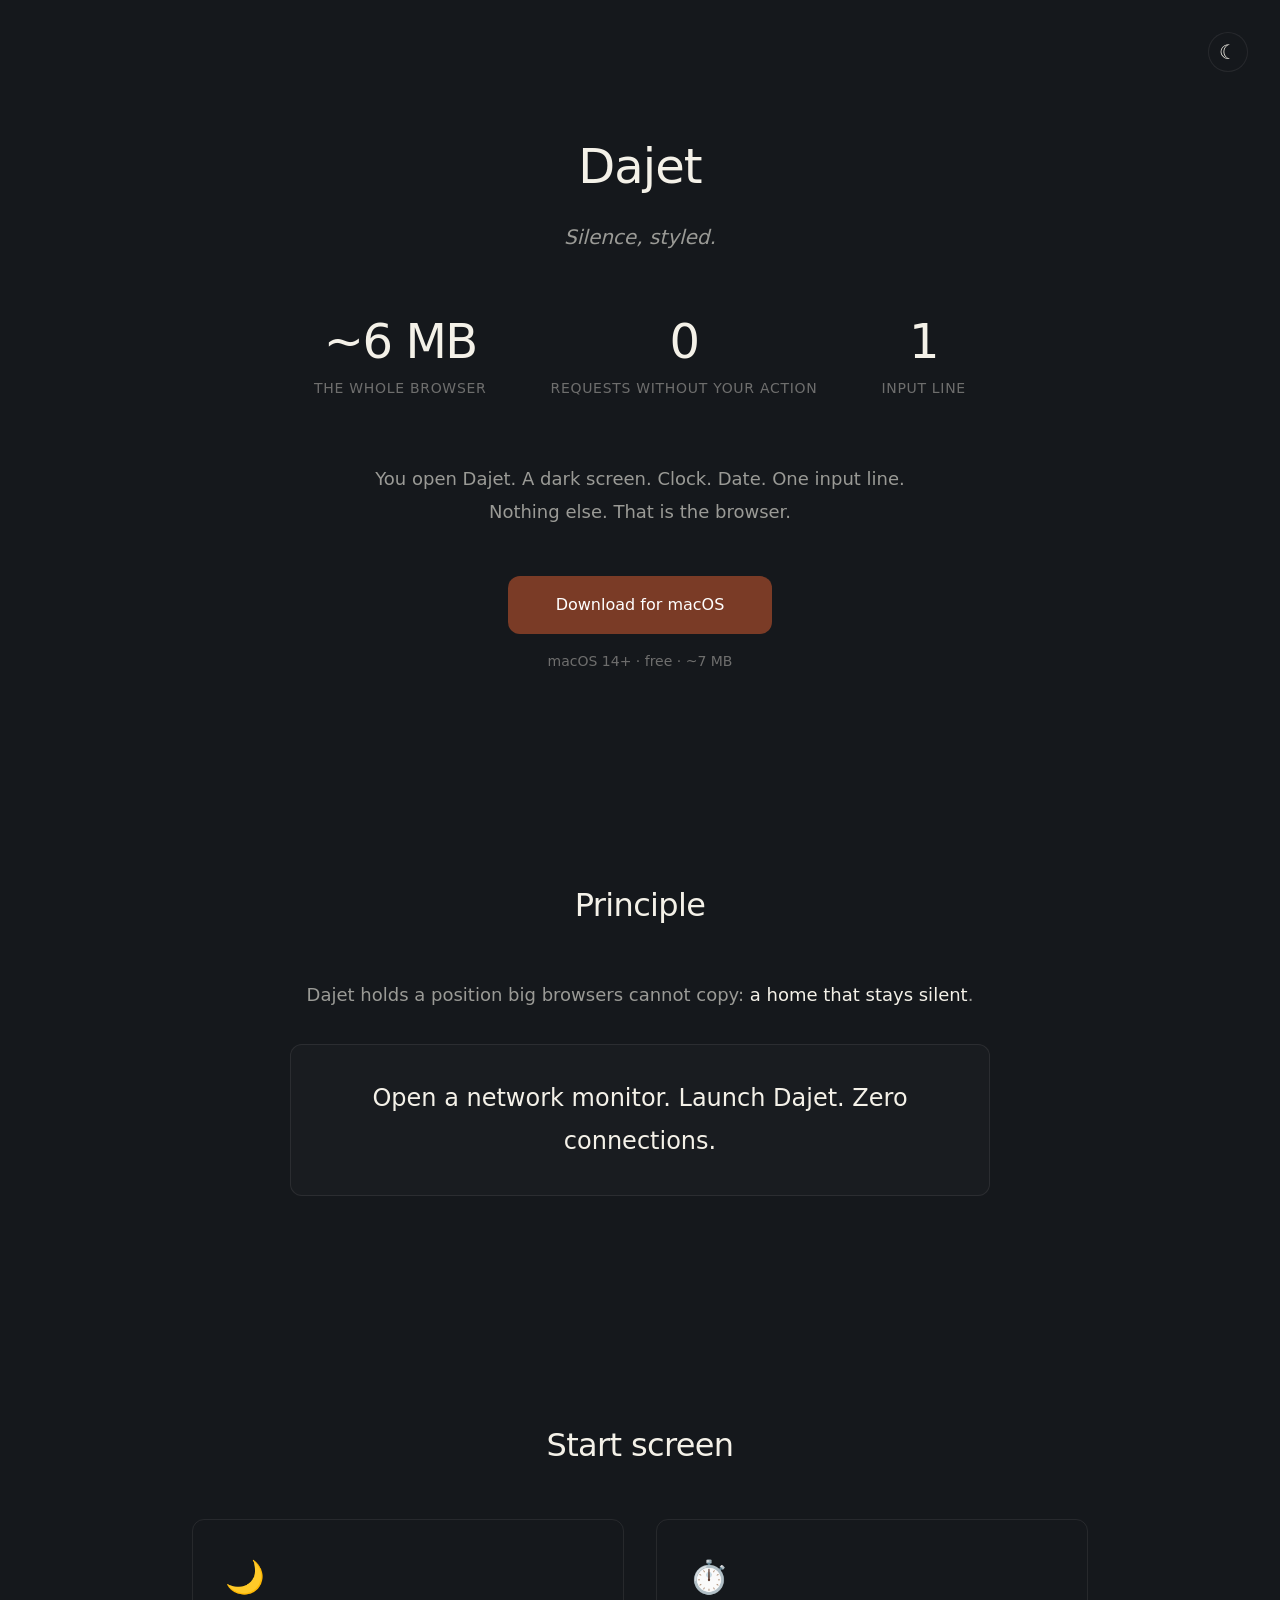
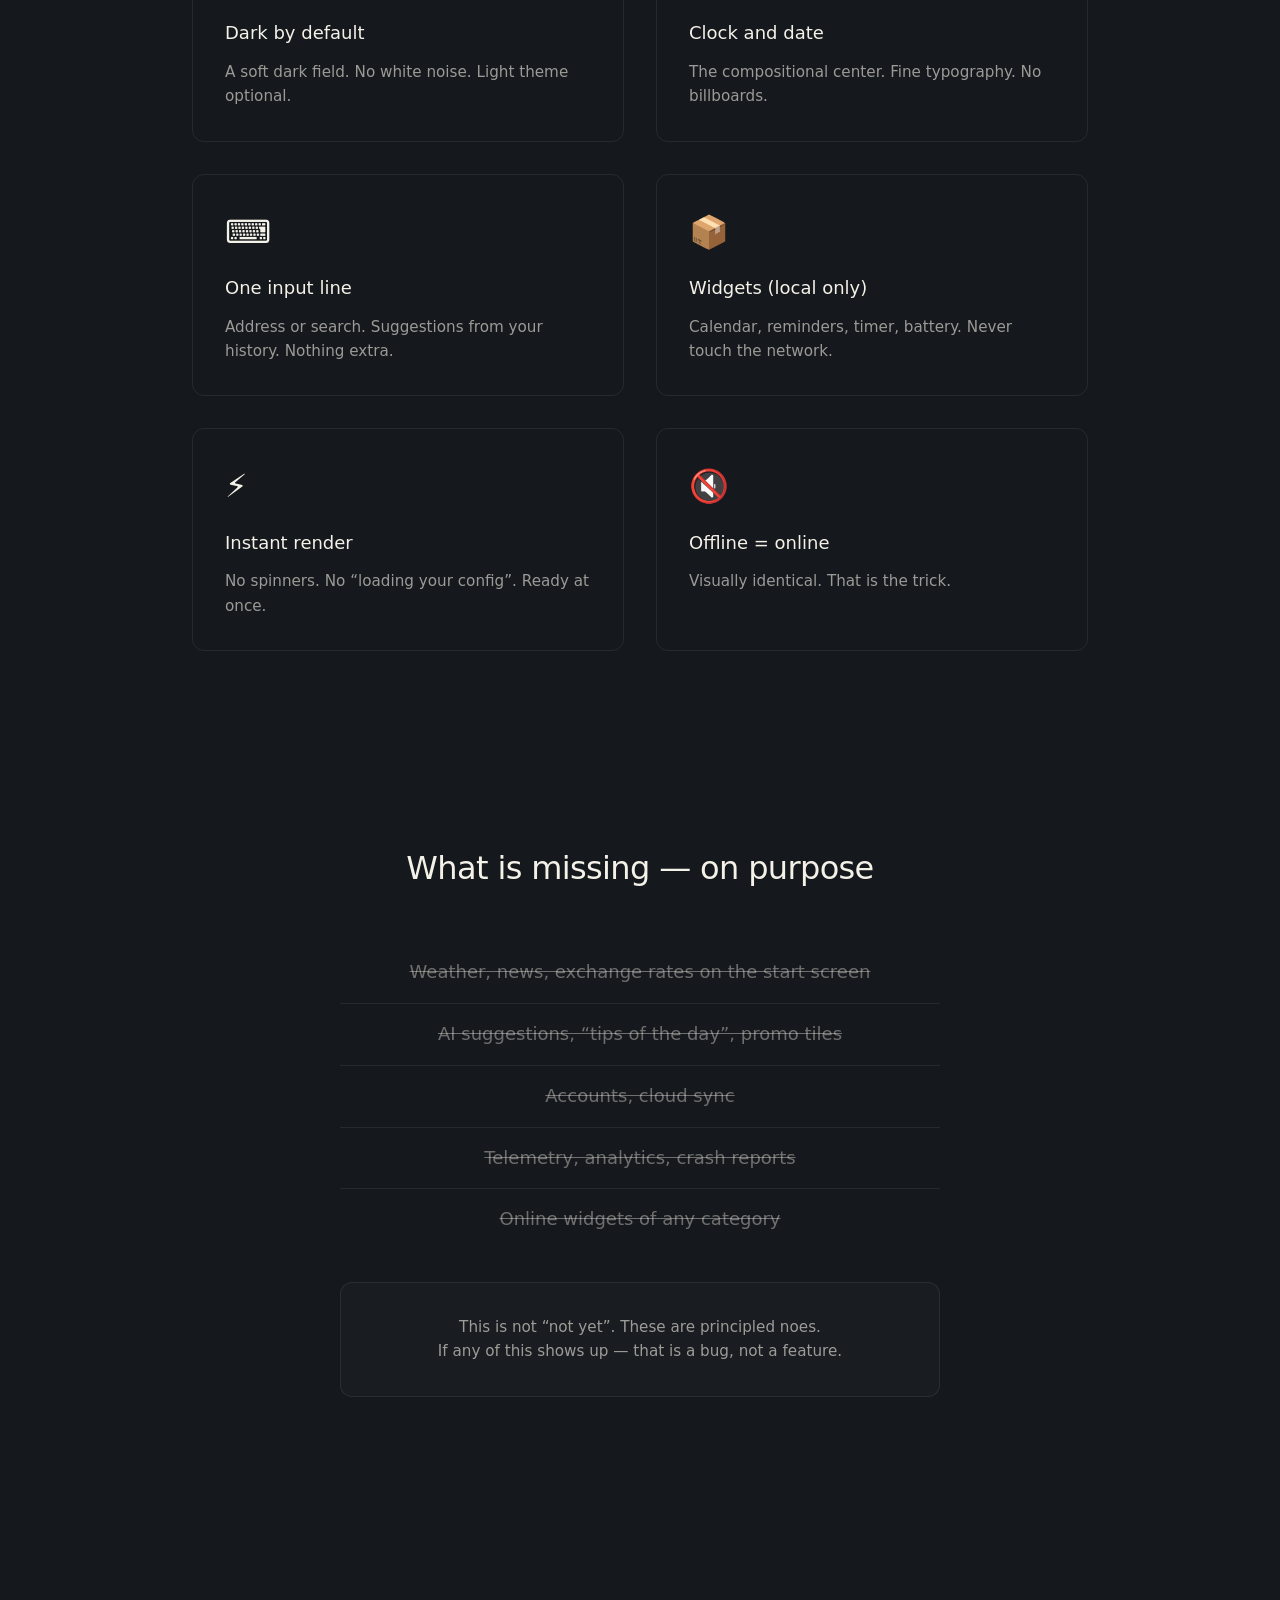
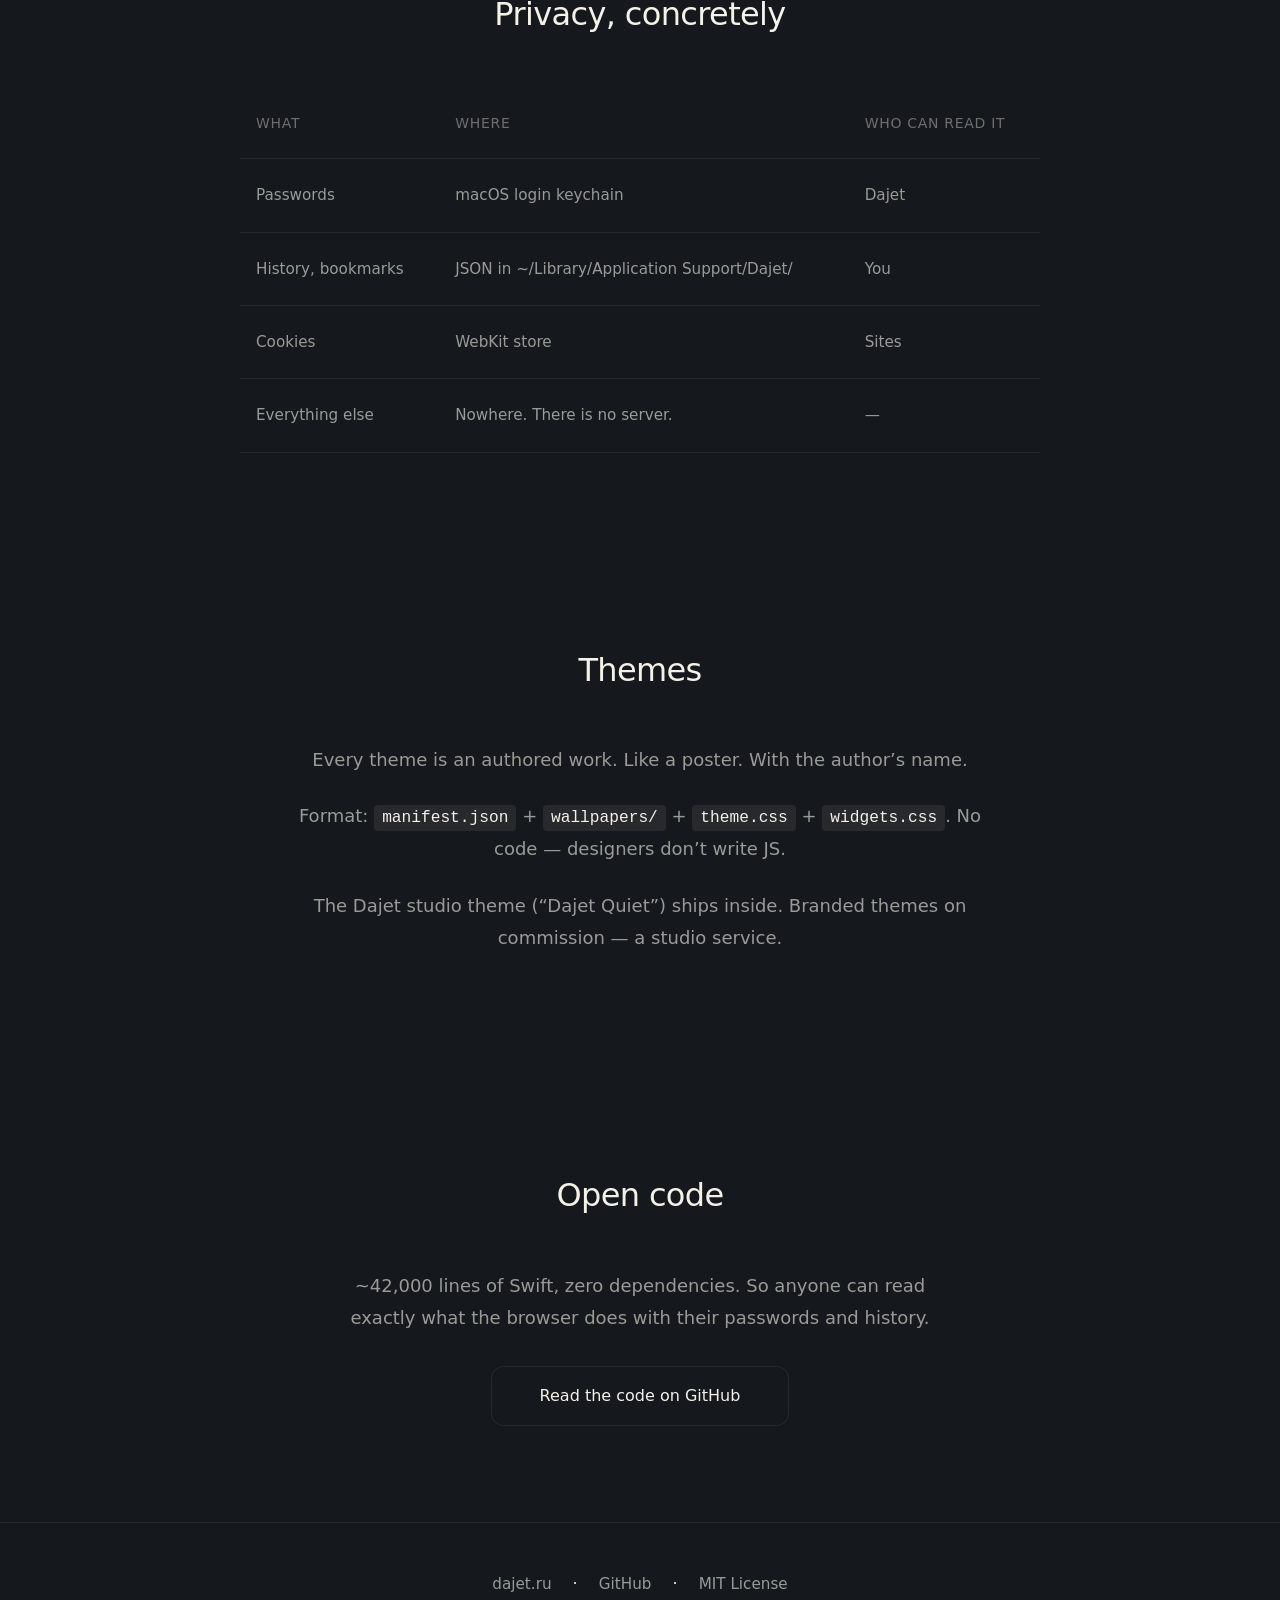
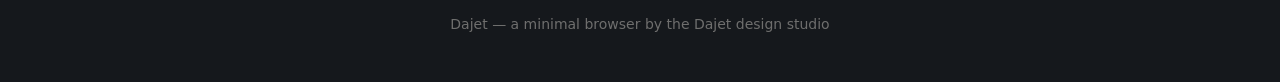
==== commit 53062e52: "Landing in English (Silence, styled.), og:url to bro.dajet.ru" ====
--- a/docs/index.html
+++ b/docs/index.html
@@ -1,23 +1,23 @@
 <!DOCTYPE html>
-<html lang="ru">
+<html lang="en">
 <head>
   <meta charset="UTF-8">
   <meta name="viewport" content="width=device-width, initial-scale=1.0">
-  <title>Dajet — Молчит в сеть. Говорит стилем.</title>
-  <meta name="description" content="Минималистичный браузер для macOS. Тёмная тема по умолчанию. Только строка ввода. Ноль запросов без твоего действия.">
+  <title>Dajet — Silence, styled.</title>
+  <meta name="description" content="A minimal browser for macOS. Dark by default. One input line. Zero requests without your action.">
   <meta name="theme-color" content="#171A1E">
   
   <!-- Open Graph -->
   <meta property="og:type" content="website">
-  <meta property="og:title" content="Dajet — Молчит в сеть. Говорит стилем.">
-  <meta property="og:description" content="Минималистичный браузер для macOS. Тёмная тема по умолчанию. Только строка ввода. Ноль запросов.">
+  <meta property="og:title" content="Dajet — Silence, styled.">
+  <meta property="og:description" content="A minimal browser for macOS. Dark by default. One input line. Zero requests.">
   <meta property="og:image" content="assets/og-image.png">
-  <meta property="og:url" content="https://bestdeejay-design.github.io/dajet-browser/">
+  <meta property="og:url" content="https://bro.dajet.ru/">
   
   <!-- Twitter Card -->
   <meta name="twitter:card" content="summary_large_image">
-  <meta name="twitter:title" content="Dajet — Молчит в сеть. Говорит стилем.">
-  <meta name="twitter:description" content="Минималистичный браузер для macOS. Тёмная тема по умолчанию. Только строка ввода. Ноль запросов.">
+  <meta name="twitter:title" content="Dajet — Silence, styled.">
+  <meta name="twitter:description" content="A minimal browser for macOS. Dark by default. One input line. Zero requests.">
   <meta name="twitter:image" content="assets/og-image.png">
   
   <link rel="stylesheet" href="style.css">
@@ -25,7 +25,7 @@
 <body>
   
   <!-- Theme Switcher -->
-  <button class="theme-switcher" id="themeSwitcher" aria-label="Переключить тему">
+  <button class="theme-switcher" id="themeSwitcher" aria-label="Toggle theme">
     <span class="theme-icon">☾</span>
   </button>
   
@@ -34,148 +34,148 @@
     <!-- Hero -->
     <section class="hero">
       <div class="logo">Dajet</div>
-      <div class="slogan">Молчит в сеть. Говорит стилем.</div>
+      <div class="slogan">Silence, styled.</div>
       
       <div class="stats">
         <div class="stat">
           <div class="stat-value">~6 MB</div>
-          <div class="stat-label">весь браузер</div>
+          <div class="stat-label">the whole browser</div>
         </div>
         <div class="stat">
           <div class="stat-value">0</div>
-          <div class="stat-label">запросов без твоего действия</div>
+          <div class="stat-label">requests without your action</div>
         </div>
         <div class="stat">
           <div class="stat-value">1</div>
-          <div class="stat-label">строка ввода</div>
+          <div class="stat-label">input line</div>
         </div>
       </div>
       
       <div class="hero-description">
-        Ты открываешь Dajet. Тёмный экран. Часы. Дата. Одна строка ввода.<br>
-        Ничего больше. Это и есть браузер.
+        You open Dajet. A dark screen. Clock. Date. One input line.<br>
+        Nothing else. That is the browser.
       </div>
       
       <div class="cta">
-        <a href="#" class="btn btn-primary">Скачать для macOS</a>
-        <div class="btn-meta">macOS 14+ · бесплатно · ~6 MB</div>
-      </div>
-    </section>
-    
-    <!-- Принцип -->
+        <a href="#" class="btn btn-primary">Download for macOS</a>
+        <div class="btn-meta">macOS 14+ · free · ~7 MB</div>
+      </div>
+    </section>
+    
+    <!-- Principle -->
     <section class="principle">
-      <h2>Принцип</h2>
+      <h2>Principle</h2>
       <div class="principle-content">
-        <p>Dajet занимает позицию, которую большие браузеры не могут скопировать: <strong>дом, который молчит</strong>.</p>
-        <p class="highlight">Открой Network Monitor. Запусти Dajet. Ноль соединений.</p>
-      </div>
-    </section>
-    
-    <!-- Стартовый экран -->
+        <p>Dajet holds a position big browsers cannot copy: <strong>a home that stays silent</strong>.</p>
+        <p class="highlight">Open a network monitor. Launch Dajet. Zero connections.</p>
+      </div>
+    </section>
+    
+    <!-- Start screen -->
     <section class="start-screen">
-      <h2>Стартовый экран</h2>
+      <h2>Start screen</h2>
       <div class="feature-grid">
         <div class="feature">
           <div class="feature-icon">🌙</div>
-          <div class="feature-title">Тёмная тема по умолчанию</div>
-          <div class="feature-desc">Мягкий тёмный фон. Никакого белого шума. Светлая тема — опционально.</div>
+          <div class="feature-title">Dark by default</div>
+          <div class="feature-desc">A soft dark field. No white noise. Light theme optional.</div>
         </div>
         <div class="feature">
           <div class="feature-icon">⏱️</div>
-          <div class="feature-title">Часы и дата</div>
-          <div class="feature-desc">Композиционный центр. Тонкая типографика. Никаких цифровых реклам.</div>
+          <div class="feature-title">Clock and date</div>
+          <div class="feature-desc">The compositional center. Fine typography. No billboards.</div>
         </div>
         <div class="feature">
           <div class="feature-icon">⌨️</div>
-          <div class="feature-title">Одна строка ввода</div>
-          <div class="feature-desc">Адрес или поиск. Подсказки из твоей истории. Ничего лишнего.</div>
+          <div class="feature-title">One input line</div>
+          <div class="feature-desc">Address or search. Suggestions from your history. Nothing extra.</div>
         </div>
         <div class="feature">
           <div class="feature-icon">📦</div>
-          <div class="feature-title">Виджеты (только локальные)</div>
-          <div class="feature-desc">Календарь, напоминания, таймер, батарея. Никогда не ходят в сеть.</div>
+          <div class="feature-title">Widgets (local only)</div>
+          <div class="feature-desc">Calendar, reminders, timer, battery. Never touch the network.</div>
         </div>
         <div class="feature">
           <div class="feature-icon">⚡️</div>
-          <div class="feature-title">Мгновенный рендер</div>
-          <div class="feature-desc">Никаких спиннеров. Никакого "загружаем конфиг". Сразу готов.</div>
+          <div class="feature-title">Instant render</div>
+          <div class="feature-desc">No spinners. No “loading your config”. Ready at once.</div>
         </div>
         <div class="feature">
           <div class="feature-icon">🔇</div>
-          <div class="feature-title">Offline = Online</div>
-          <div class="feature-desc">Визуально неотличимо. В этом фишка.</div>
-        </div>
-      </div>
-    </section>
-    
-    <!-- Чего нет -->
+          <div class="feature-title">Offline = online</div>
+          <div class="feature-desc">Visually identical. That is the trick.</div>
+        </div>
+      </div>
+    </section>
+    
+    <!-- What is missing -->
     <section class="anti-canon">
-      <h2>Чего нет и не будет</h2>
+      <h2>What is missing — on purpose</h2>
       <ul class="anti-list">
-        <li>Погода, новости, курсы валют на стартовом экране</li>
-        <li>AI-подсказки, "советы дня", промо-плитки</li>
-        <li>Аккаунты, облачная синхронизация</li>
-        <li>Телеметрия, аналитика, crash reports</li>
-        <li>Онлайн-виджеты любой категории</li>
+        <li>Weather, news, exchange rates on the start screen</li>
+        <li>AI suggestions, “tips of the day”, promo tiles</li>
+        <li>Accounts, cloud sync</li>
+        <li>Telemetry, analytics, crash reports</li>
+        <li>Online widgets of any category</li>
       </ul>
       <div class="anti-note">
-        Это не просто "пока не делаем". Это принципиальные нет.<br>
-        Если что-то из этого появляется — это баг, а не фича.
+        This is not “not yet”. These are principled noes.<br>
+        If any of this shows up — that is a bug, not a feature.
       </div>
     </section>
     
     <!-- Privacy -->
     <section class="privacy">
-      <h2>Privacy, конкретно</h2>
+      <h2>Privacy, concretely</h2>
       <table class="privacy-table">
         <thead>
           <tr>
-            <th>Что</th>
-            <th>Где</th>
-            <th>Кто может читать</th>
+            <th>What</th>
+            <th>Where</th>
+            <th>Who can read it</th>
           </tr>
         </thead>
         <tbody>
           <tr>
-            <td>Пароли</td>
+            <td>Passwords</td>
             <td>macOS login keychain</td>
             <td>Dajet</td>
           </tr>
           <tr>
-            <td>История, закладки</td>
-            <td>JSON в ~/Library/Application Support/Dajet/</td>
-            <td>Ты</td>
+            <td>History, bookmarks</td>
+            <td>JSON in ~/Library/Application Support/Dajet/</td>
+            <td>You</td>
           </tr>
           <tr>
             <td>Cookies</td>
-            <td>Store WebKit</td>
-            <td>Сайты</td>
-          </tr>
-          <tr>
-            <td>Всё остальное</td>
-            <td>Нигде. Сервера нет.</td>
+            <td>WebKit store</td>
+            <td>Sites</td>
+          </tr>
+          <tr>
+            <td>Everything else</td>
+            <td>Nowhere. There is no server.</td>
             <td>—</td>
           </tr>
         </tbody>
       </table>
     </section>
     
-    <!-- Темы -->
+    <!-- Themes -->
     <section class="themes">
-      <h2>Темы</h2>
+      <h2>Themes</h2>
       <div class="themes-content">
-        <p>Каждая тема — авторская работа. Как постер. С именем автора.</p>
-        <p>Формат: <code>manifest.json</code> + <code>wallpapers/</code> + <code>theme.css</code> + <code>widgets.css</code>. Никакого кода — дизайнер не пишет JS.</p>
-        <p>Тема студии Dajet ("Dajet Quiet") — в комплекте. Бренд-темы под заказ — как услуга студии.</p>
-      </div>
-    </section>
-    
-    <!-- Код открыт -->
+        <p>Every theme is an authored work. Like a poster. With the author’s name.</p>
+        <p>Format: <code>manifest.json</code> + <code>wallpapers/</code> + <code>theme.css</code> + <code>widgets.css</code>. No code — designers don’t write JS.</p>
+        <p>The Dajet studio theme (“Dajet Quiet”) ships inside. Branded themes on commission — a studio service.</p>
+      </div>
+    </section>
+    
+    <!-- Open code -->
     <section class="developers">
-      <h2>Код открыт</h2>
+      <h2>Open code</h2>
       <div class="developers-content">
-        <p>~42 000 строк Swift, ноль зависимостей. Чтобы любой мог прочитать, что именно браузер делает с его паролями и историей.</p>
-        <a href="https://github.com/bestdeejay-design/dajet-browser" class="btn btn-secondary">Читать код на GitHub</a>
+        <p>~42,000 lines of Swift, zero dependencies. So anyone can read exactly what the browser does with their passwords and history.</p>
+        <a href="https://github.com/bestdeejay-design/dajet-browser" class="btn btn-secondary">Read the code on GitHub</a>
       </div>
     </section>
     
@@ -190,7 +190,7 @@
         <a href="https://github.com/bestdeejay-design/dajet-browser/blob/main/LICENSE">MIT License</a>
       </div>
       <div class="footer-meta">
-        Dajet — минималистичный браузер от дизайн-студии Dajet
+        Dajet — a minimal browser by the Dajet design studio
       </div>
     </div>
   </footer>
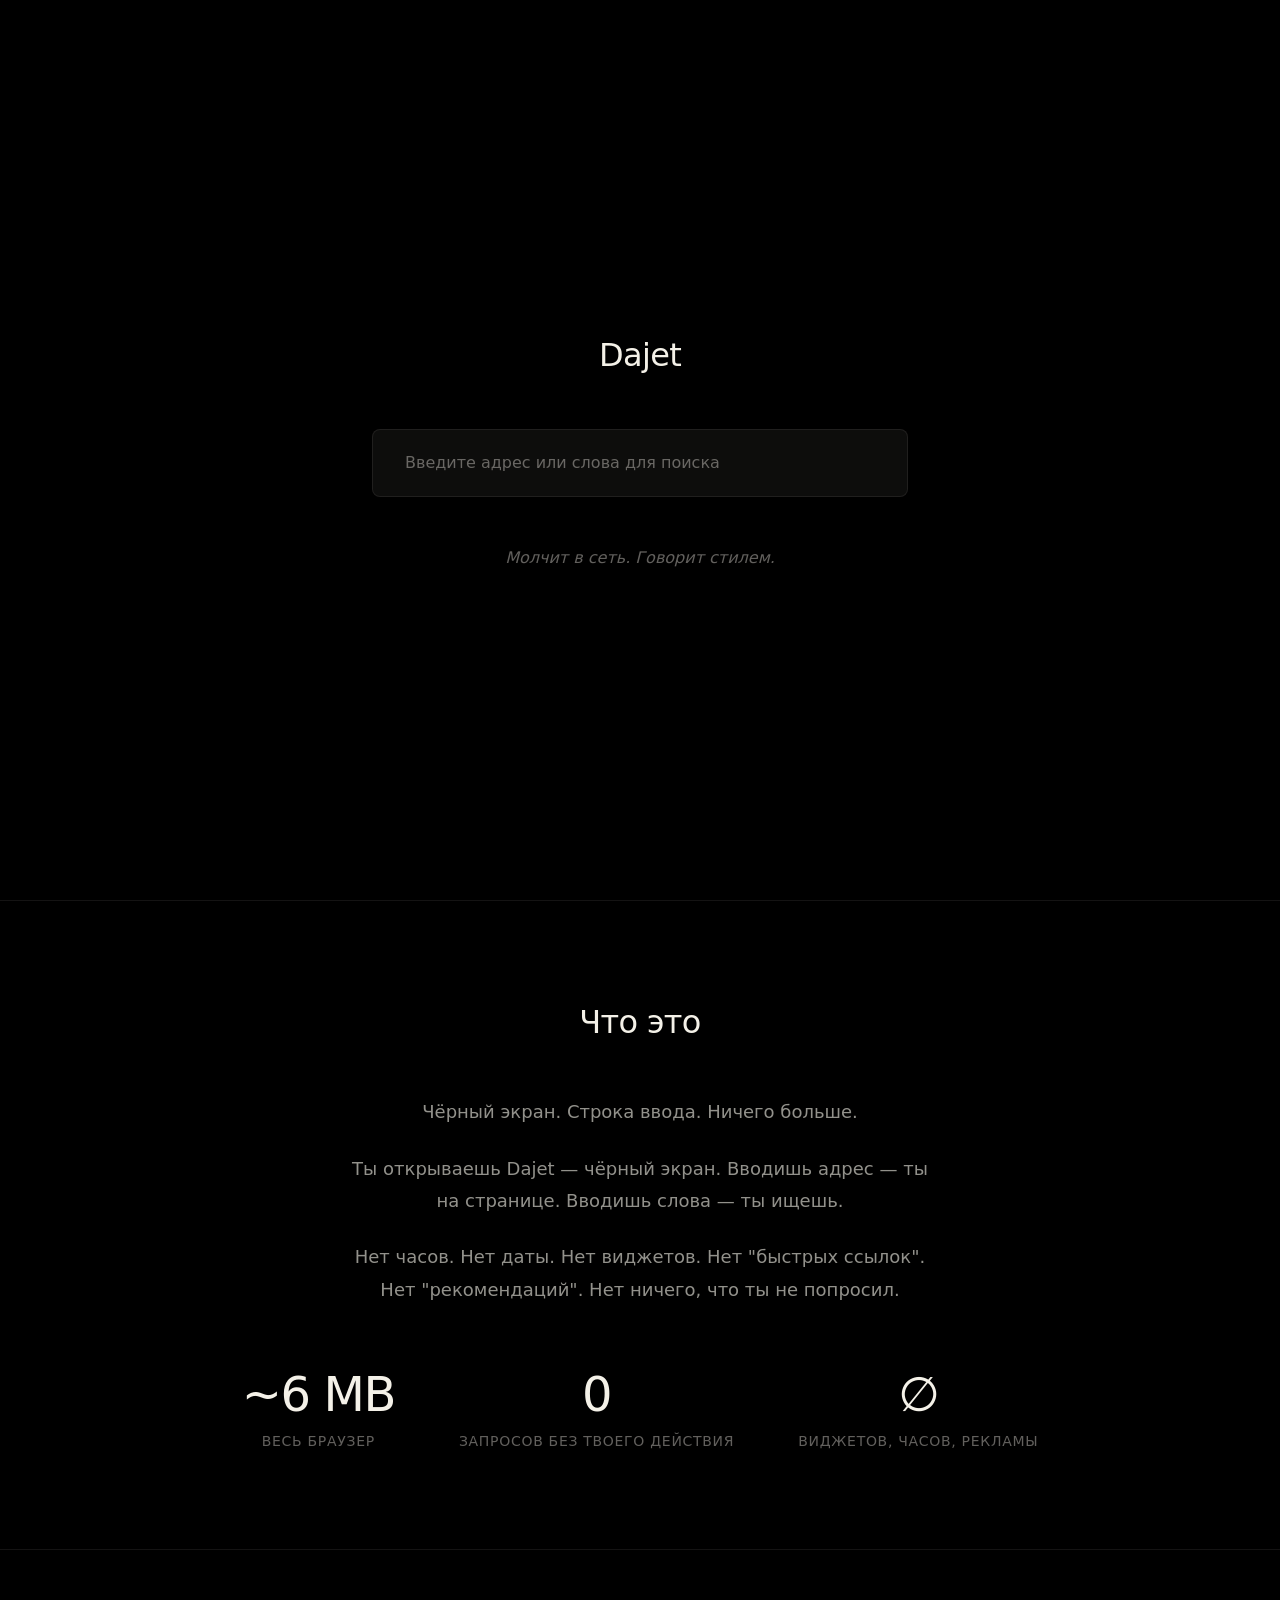
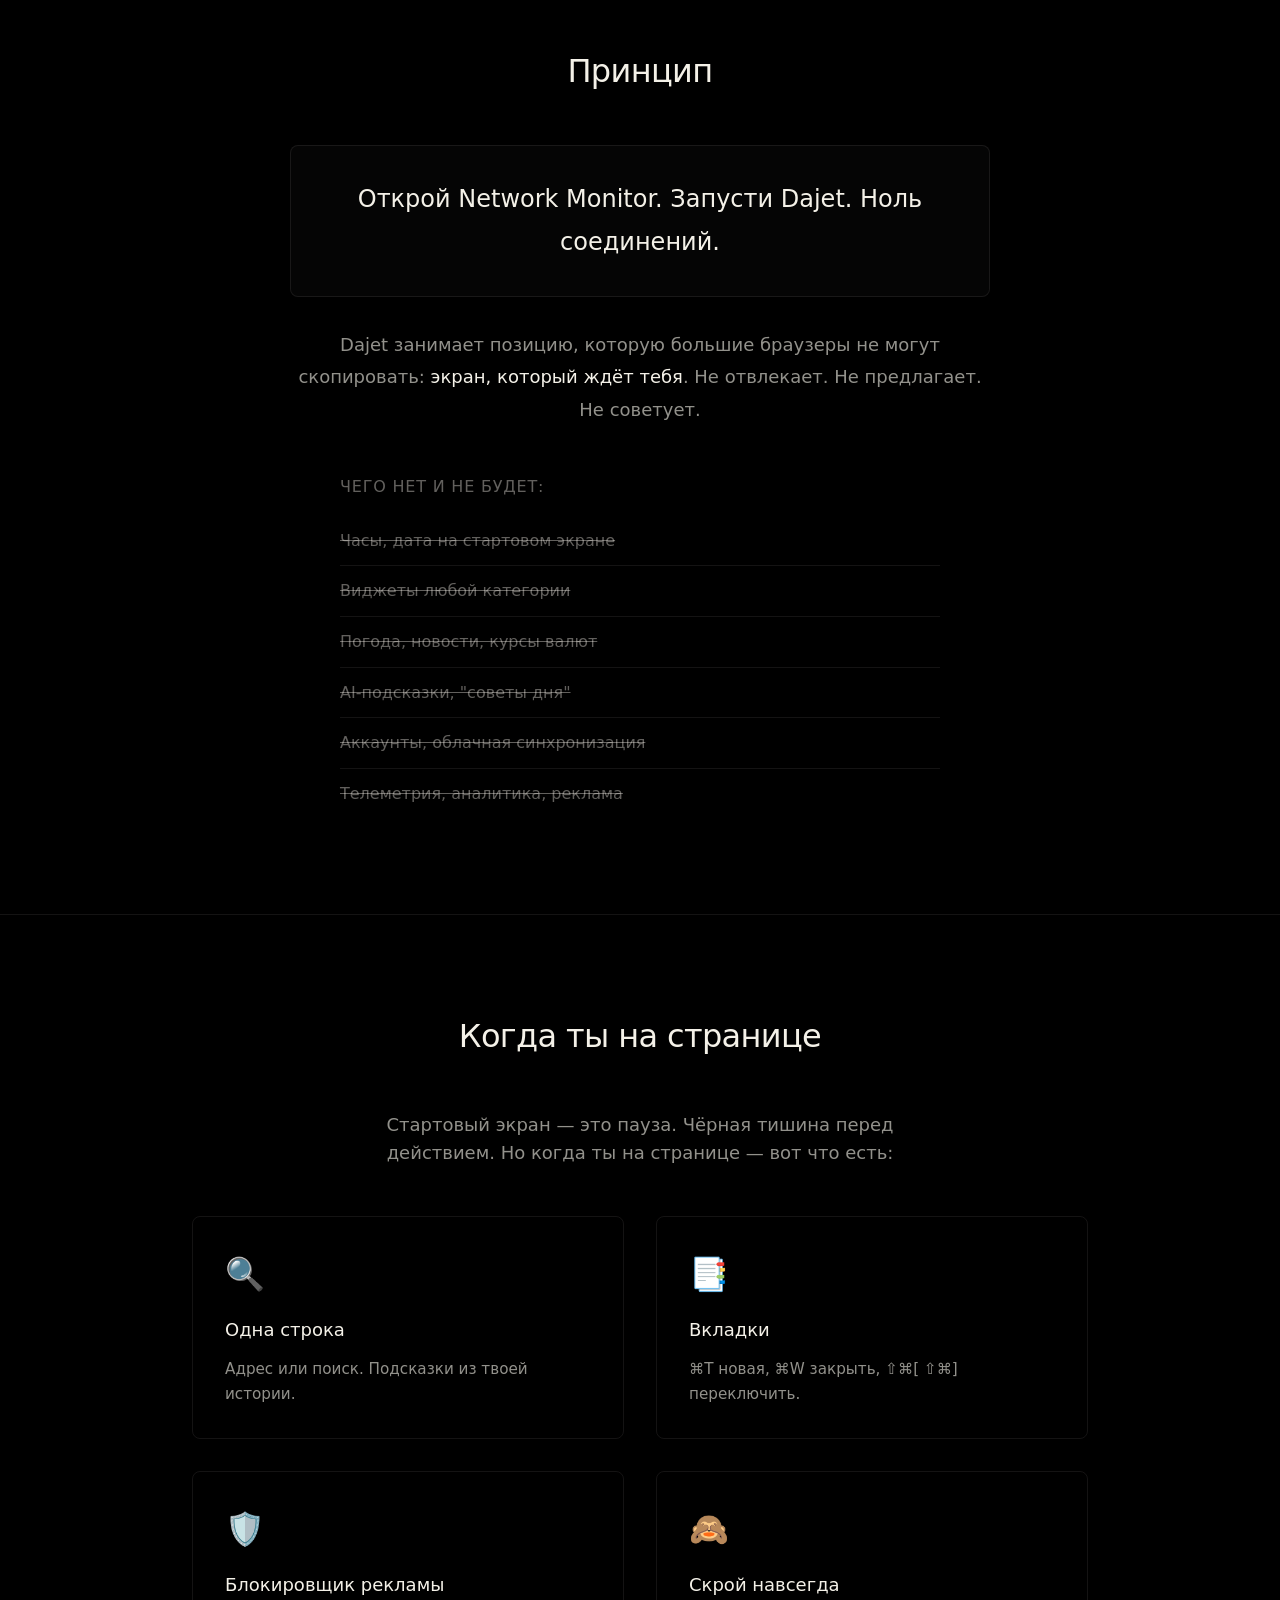
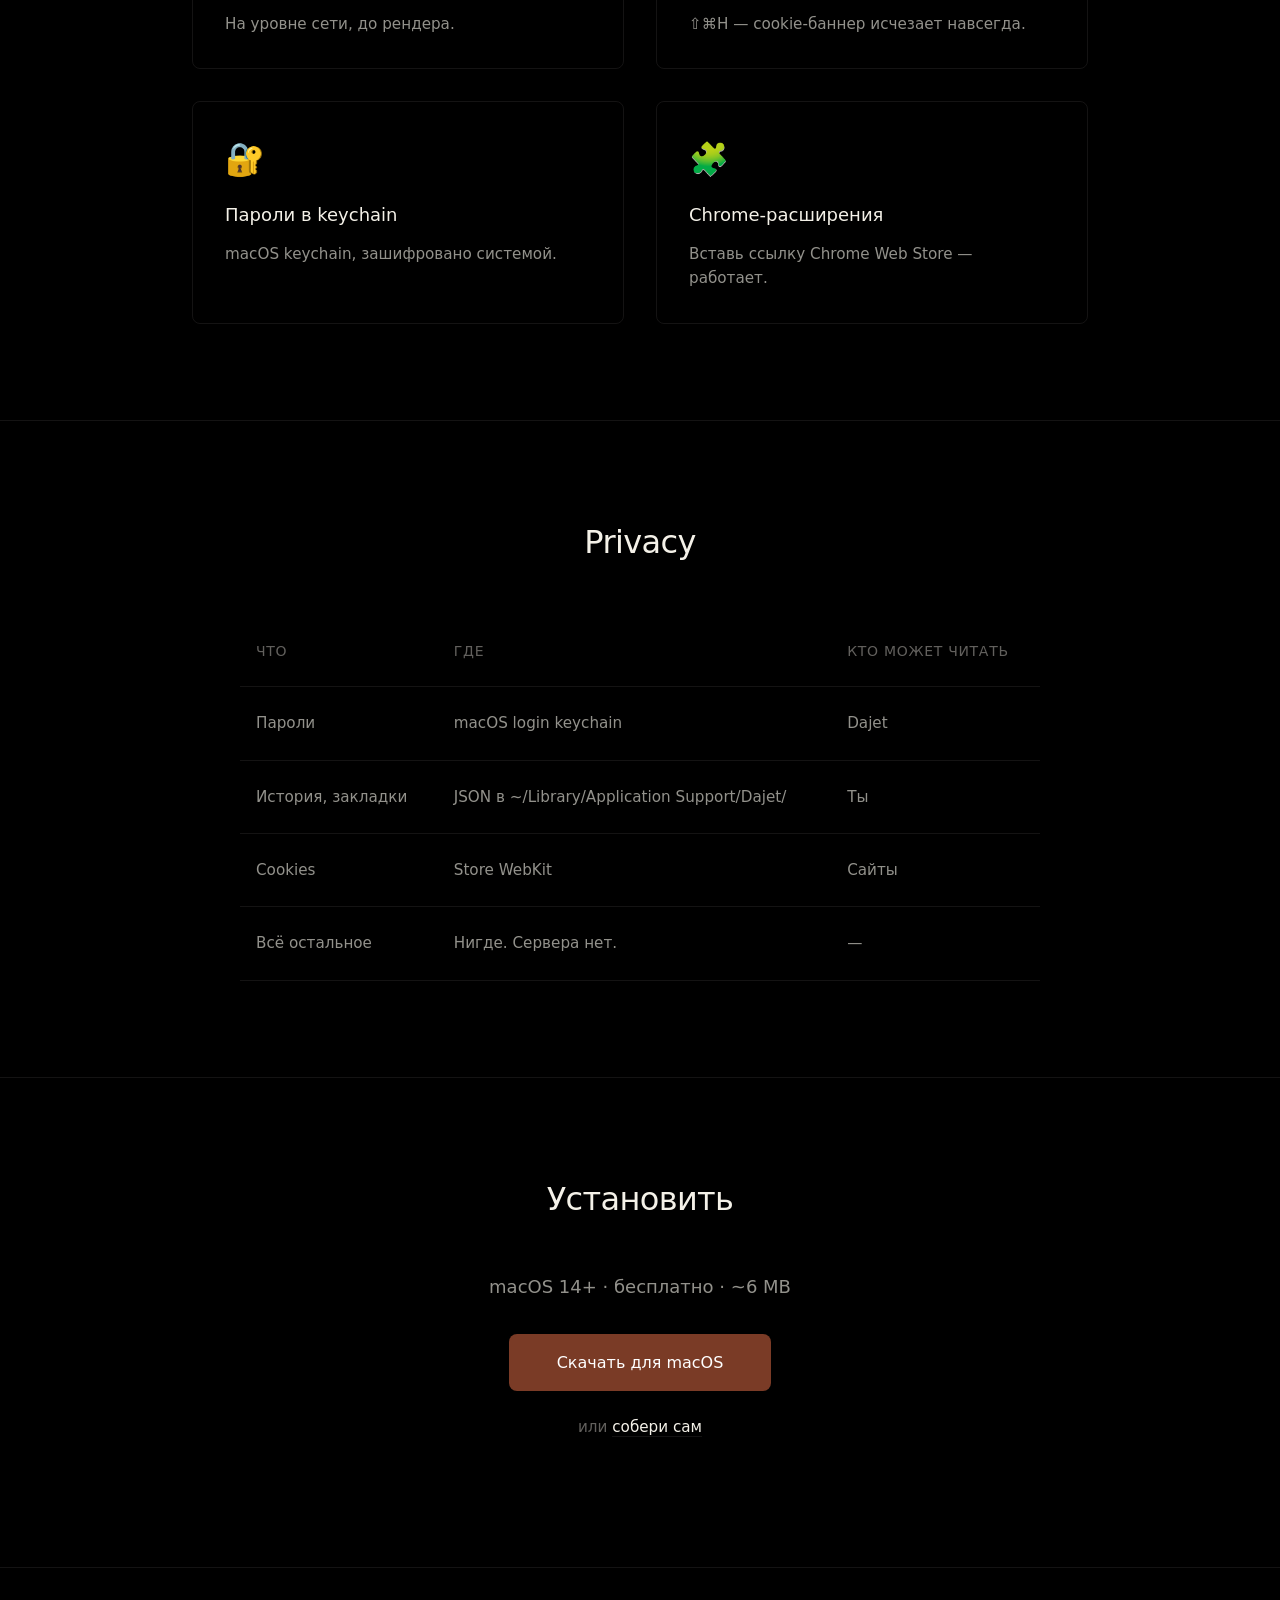
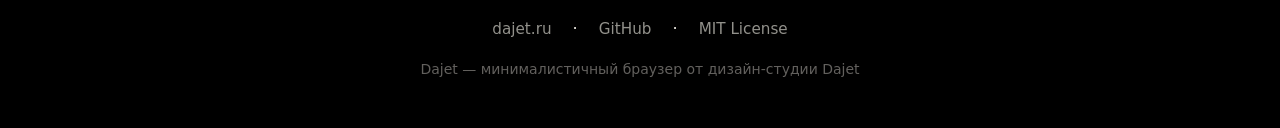
==== commit 098fb33c: "feat: радикальный минимализм — чёрный экран + строка ввода Видение: чёрный экран + одна строка ввода" ====
--- a/docs/index.html
+++ b/docs/index.html
@@ -1,185 +1,182 @@
 <!DOCTYPE html>
-<html lang="en">
+<html lang="ru">
 <head>
   <meta charset="UTF-8">
   <meta name="viewport" content="width=device-width, initial-scale=1.0">
-  <title>Dajet — Silence, styled.</title>
-  <meta name="description" content="A minimal browser for macOS. Dark by default. One input line. Zero requests without your action.">
-  <meta name="theme-color" content="#171A1E">
+  <title>Dajet — Молчит в сеть. Говорит стилем.</title>
+  <meta name="description" content="Чёрный экран. Строка ввода. Ничего больше. Минималистичный браузер для macOS.">
+  <meta name="theme-color" content="#000000">
   
   <!-- Open Graph -->
   <meta property="og:type" content="website">
-  <meta property="og:title" content="Dajet — Silence, styled.">
-  <meta property="og:description" content="A minimal browser for macOS. Dark by default. One input line. Zero requests.">
+  <meta property="og:title" content="Dajet — Молчит в сеть. Говорит стилем.">
+  <meta property="og:description" content="Чёрный экран. Строка ввода. Ничего больше.">
   <meta property="og:image" content="assets/og-image.png">
-  <meta property="og:url" content="https://bro.dajet.ru/">
+  <meta property="og:url" content="https://bestdeejay-design.github.io/dajet-browser/">
   
   <!-- Twitter Card -->
   <meta name="twitter:card" content="summary_large_image">
-  <meta name="twitter:title" content="Dajet — Silence, styled.">
-  <meta name="twitter:description" content="A minimal browser for macOS. Dark by default. One input line. Zero requests.">
+  <meta name="twitter:title" content="Dajet — Молчит в сеть. Говорит стилем.">
+  <meta name="twitter:description" content="Чёрный экран. Строка ввода. Ничего больше.">
   <meta name="twitter:image" content="assets/og-image.png">
   
   <link rel="stylesheet" href="style.css">
 </head>
 <body>
   
-  <!-- Theme Switcher -->
-  <button class="theme-switcher" id="themeSwitcher" aria-label="Toggle theme">
-    <span class="theme-icon">☾</span>
-  </button>
+  <!-- Hero: чёрный экран + строка ввода -->
+  <section class="hero">
+    <div class="hero-content">
+      <div class="logo">Dajet</div>
+      <div class="address-bar">
+        <div class="address-bar-inner">
+          <span class="address-placeholder">Введите адрес или слова для поиска</span>
+        </div>
+      </div>
+      <div class="slogan">Молчит в сеть. Говорит стилем.</div>
+    </div>
+  </section>
   
-  <div class="container">
-    
-    <!-- Hero -->
-    <section class="hero">
-      <div class="logo">Dajet</div>
-      <div class="slogan">Silence, styled.</div>
+  <!-- О проекте -->
+  <section class="about">
+    <div class="container">
+      <h2>Что это</h2>
+      <div class="about-content">
+        <p>Чёрный экран. Строка ввода. Ничего больше.</p>
+        <p>Ты открываешь Dajet — чёрный экран. Вводишь адрес — ты на странице. Вводишь слова — ты ищешь.</p>
+        <p>Нет часов. Нет даты. Нет виджетов. Нет "быстрых ссылок". Нет "рекомендаций". Нет ничего, что ты не попросил.</p>
+      </div>
       
       <div class="stats">
         <div class="stat">
           <div class="stat-value">~6 MB</div>
-          <div class="stat-label">the whole browser</div>
+          <div class="stat-label">весь браузер</div>
         </div>
         <div class="stat">
           <div class="stat-value">0</div>
-          <div class="stat-label">requests without your action</div>
+          <div class="stat-label">запросов без твоего действия</div>
         </div>
         <div class="stat">
-          <div class="stat-value">1</div>
-          <div class="stat-label">input line</div>
+          <div class="stat-value">∅</div>
+          <div class="stat-label">виджетов, часов, рекламы</div>
         </div>
       </div>
-      
-      <div class="hero-description">
-        You open Dajet. A dark screen. Clock. Date. One input line.<br>
-        Nothing else. That is the browser.
+    </div>
+  </section>
+  
+  <!-- Принцип -->
+  <section class="principle">
+    <div class="container">
+      <h2>Принцип</h2>
+      <div class="principle-content">
+        <p class="highlight">Открой Network Monitor. Запусти Dajet. Ноль соединений.</p>
+        <p>Dajet занимает позицию, которую большие браузеры не могут скопировать: <strong>экран, который ждёт тебя</strong>. Не отвлекает. Не предлагает. Не советует.</p>
       </div>
       
-      <div class="cta">
-        <a href="#" class="btn btn-primary">Download for macOS</a>
-        <div class="btn-meta">macOS 14+ · free · ~7 MB</div>
+      <div class="anti-list">
+        <div class="anti-title">Чего нет и не будет:</div>
+        <ul>
+          <li>Часы, дата на стартовом экране</li>
+          <li>Виджеты любой категории</li>
+          <li>Погода, новости, курсы валют</li>
+          <li>AI-подсказки, "советы дня"</li>
+          <li>Аккаунты, облачная синхронизация</li>
+          <li>Телеметрия, аналитика, реклама</li>
+        </ul>
       </div>
-    </section>
-    
-    <!-- Principle -->
-    <section class="principle">
-      <h2>Principle</h2>
-      <div class="principle-content">
-        <p>Dajet holds a position big browsers cannot copy: <strong>a home that stays silent</strong>.</p>
-        <p class="highlight">Open a network monitor. Launch Dajet. Zero connections.</p>
-      </div>
-    </section>
-    
-    <!-- Start screen -->
-    <section class="start-screen">
-      <h2>Start screen</h2>
+    </div>
+  </section>
+  
+  <!-- Когда ты на странице -->
+  <section class="features">
+    <div class="container">
+      <h2>Когда ты на странице</h2>
+      <p class="section-intro">Стартовый экран — это пауза. Чёрная тишина перед действием. Но когда ты на странице — вот что есть:</p>
+      
       <div class="feature-grid">
         <div class="feature">
-          <div class="feature-icon">🌙</div>
-          <div class="feature-title">Dark by default</div>
-          <div class="feature-desc">A soft dark field. No white noise. Light theme optional.</div>
+          <div class="feature-icon">🔍</div>
+          <div class="feature-title">Одна строка</div>
+          <div class="feature-desc">Адрес или поиск. Подсказки из твоей истории.</div>
         </div>
         <div class="feature">
-          <div class="feature-icon">⏱️</div>
-          <div class="feature-title">Clock and date</div>
-          <div class="feature-desc">The compositional center. Fine typography. No billboards.</div>
+          <div class="feature-icon">📑</div>
+          <div class="feature-title">Вкладки</div>
+          <div class="feature-desc">⌘T новая, ⌘W закрыть, ⇧⌘[ ⇧⌘] переключить.</div>
         </div>
         <div class="feature">
-          <div class="feature-icon">⌨️</div>
-          <div class="feature-title">One input line</div>
-          <div class="feature-desc">Address or search. Suggestions from your history. Nothing extra.</div>
+          <div class="feature-icon">🛡️</div>
+          <div class="feature-title">Блокировщик рекламы</div>
+          <div class="feature-desc">На уровне сети, до рендера.</div>
         </div>
         <div class="feature">
-          <div class="feature-icon">📦</div>
-          <div class="feature-title">Widgets (local only)</div>
-          <div class="feature-desc">Calendar, reminders, timer, battery. Never touch the network.</div>
+          <div class="feature-icon">🙈</div>
+          <div class="feature-title">Скрой навсегда</div>
+          <div class="feature-desc">⇧⌘H — cookie-баннер исчезает навсегда.</div>
         </div>
         <div class="feature">
-          <div class="feature-icon">⚡️</div>
-          <div class="feature-title">Instant render</div>
-          <div class="feature-desc">No spinners. No “loading your config”. Ready at once.</div>
+          <div class="feature-icon">🔐</div>
+          <div class="feature-title">Пароли в keychain</div>
+          <div class="feature-desc">macOS keychain, зашифровано системой.</div>
         </div>
         <div class="feature">
-          <div class="feature-icon">🔇</div>
-          <div class="feature-title">Offline = online</div>
-          <div class="feature-desc">Visually identical. That is the trick.</div>
+          <div class="feature-icon">🧩</div>
+          <div class="feature-title">Chrome-расширения</div>
+          <div class="feature-desc">Вставь ссылку Chrome Web Store — работает.</div>
         </div>
       </div>
-    </section>
-    
-    <!-- What is missing -->
-    <section class="anti-canon">
-      <h2>What is missing — on purpose</h2>
-      <ul class="anti-list">
-        <li>Weather, news, exchange rates on the start screen</li>
-        <li>AI suggestions, “tips of the day”, promo tiles</li>
-        <li>Accounts, cloud sync</li>
-        <li>Telemetry, analytics, crash reports</li>
-        <li>Online widgets of any category</li>
-      </ul>
-      <div class="anti-note">
-        This is not “not yet”. These are principled noes.<br>
-        If any of this shows up — that is a bug, not a feature.
-      </div>
-    </section>
-    
-    <!-- Privacy -->
-    <section class="privacy">
-      <h2>Privacy, concretely</h2>
+    </div>
+  </section>
+  
+  <!-- Privacy -->
+  <section class="privacy">
+    <div class="container">
+      <h2>Privacy</h2>
       <table class="privacy-table">
         <thead>
           <tr>
-            <th>What</th>
-            <th>Where</th>
-            <th>Who can read it</th>
+            <th>Что</th>
+            <th>Где</th>
+            <th>Кто может читать</th>
           </tr>
         </thead>
         <tbody>
           <tr>
-            <td>Passwords</td>
+            <td>Пароли</td>
             <td>macOS login keychain</td>
             <td>Dajet</td>
           </tr>
           <tr>
-            <td>History, bookmarks</td>
-            <td>JSON in ~/Library/Application Support/Dajet/</td>
-            <td>You</td>
+            <td>История, закладки</td>
+            <td>JSON в ~/Library/Application Support/Dajet/</td>
+            <td>Ты</td>
           </tr>
           <tr>
             <td>Cookies</td>
-            <td>WebKit store</td>
-            <td>Sites</td>
+            <td>Store WebKit</td>
+            <td>Сайты</td>
           </tr>
           <tr>
-            <td>Everything else</td>
-            <td>Nowhere. There is no server.</td>
+            <td>Всё остальное</td>
+            <td>Нигде. Сервера нет.</td>
             <td>—</td>
           </tr>
         </tbody>
       </table>
-    </section>
-    
-    <!-- Themes -->
-    <section class="themes">
-      <h2>Themes</h2>
-      <div class="themes-content">
-        <p>Every theme is an authored work. Like a poster. With the author’s name.</p>
-        <p>Format: <code>manifest.json</code> + <code>wallpapers/</code> + <code>theme.css</code> + <code>widgets.css</code>. No code — designers don’t write JS.</p>
-        <p>The Dajet studio theme (“Dajet Quiet”) ships inside. Branded themes on commission — a studio service.</p>
+    </div>
+  </section>
+  
+  <!-- Скачать -->
+  <section class="download">
+    <div class="container">
+      <h2>Установить</h2>
+      <div class="download-content">
+        <p>macOS 14+ · бесплатно · ~6 MB</p>
+        <a href="#" class="btn btn-primary">Скачать для macOS</a>
+        <p class="download-alt">или <a href="https://github.com/bestdeejay-design/dajet-browser">собери сам</a></p>
       </div>
-    </section>
-    
-    <!-- Open code -->
-    <section class="developers">
-      <h2>Open code</h2>
-      <div class="developers-content">
-        <p>~42,000 lines of Swift, zero dependencies. So anyone can read exactly what the browser does with their passwords and history.</p>
-        <a href="https://github.com/bestdeejay-design/dajet-browser" class="btn btn-secondary">Read the code on GitHub</a>
-      </div>
-    </section>
-    
-  </div>
+    </div>
+  </section>
   
   <!-- Footer -->
   <footer>
@@ -190,11 +187,10 @@
         <a href="https://github.com/bestdeejay-design/dajet-browser/blob/main/LICENSE">MIT License</a>
       </div>
       <div class="footer-meta">
-        Dajet — a minimal browser by the Dajet design studio
+        Dajet — минималистичный браузер от дизайн-студии Dajet
       </div>
     </div>
   </footer>
   
-  <script src="script.js"></script>
 </body>
 </html>
--- a/docs/style.css
+++ b/docs/style.css
@@ -1,24 +1,14 @@
 /* Dajet — Silence, styled. */
-/* Тёмная тема по умолчанию */
 
 :root {
-  /* Dark theme (default) */
-  --plate: #15181C;
-  --ink: #F4F1E8;
-  --ink-muted: rgba(244, 241, 232, 0.6);
-  --ink-subtle: rgba(244, 241, 232, 0.4);
+  --black: #000000;
+  --dark: #15181C;
+  --light: #F4F1E8;
+  --muted: rgba(244, 241, 232, 0.6);
+  --subtle: rgba(244, 241, 232, 0.4);
   --border: rgba(244, 241, 232, 0.08);
   --accent: #7A3B26;
-  --radius: 12px;
-}
-
-[data-theme="light"] {
-  --plate: #FFFFFF;
-  --ink: #171A1E;
-  --ink-muted: rgba(23, 26, 30, 0.6);
-  --ink-subtle: rgba(23, 26, 30, 0.4);
-  --border: rgba(23, 26, 30, 0.08);
-  --accent: #7A3B26;
+  --radius: 8px;
 }
 
 * {
@@ -35,11 +25,10 @@
 
 body {
   font-family: -apple-system, BlinkMacSystemFont, 'SF Pro', 'Segoe UI', system-ui, sans-serif;
-  background: var(--plate);
-  color: var(--ink);
+  background: var(--black);
+  color: var(--light);
   line-height: 1.6;
   min-height: 100vh;
-  transition: background 0.3s ease, color 0.3s ease;
 }
 
 .container {
@@ -48,57 +37,84 @@
   padding: 0 2rem;
 }
 
-/* Theme Switcher */
-.theme-switcher {
-  position: fixed;
-  top: 2rem;
-  right: 2rem;
-  width: 40px;
-  height: 40px;
-  border-radius: 50%;
-  border: 1px solid var(--border);
-  background: var(--plate);
-  color: var(--ink);
-  cursor: pointer;
+/* Hero: чёрный экран + строка ввода */
+.hero {
+  min-height: 100vh;
   display: flex;
   align-items: center;
   justify-content: center;
-  font-size: 1.25rem;
+  background: var(--black);
+}
+
+.hero-content {
+  text-align: center;
+  width: 100%;
+  max-width: 600px;
+  padding: 2rem;
+}
+
+.logo {
+  font-size: 2rem;
+  font-weight: 300;
+  letter-spacing: -0.02em;
+  margin-bottom: 3rem;
+  color: var(--light);
+}
+
+.address-bar {
+  margin-bottom: 3rem;
+}
+
+.address-bar-inner {
+  background: rgba(244, 241, 232, 0.05);
+  border: 1px solid var(--border);
+  border-radius: var(--radius);
+  padding: 1.25rem 2rem;
+  text-align: left;
   transition: all 0.2s ease;
-  z-index: 100;
-}
-
-.theme-switcher:hover {
-  background: var(--border);
-}
-
-/* Hero */
-.hero {
-  padding: 8rem 0 6rem;
-  text-align: center;
-}
-
-.logo {
-  font-size: 3rem;
-  font-weight: 300;
-  letter-spacing: -0.02em;
-  margin-bottom: 1rem;
-  color: var(--ink);
+}
+
+.address-bar-inner:hover {
+  border-color: rgba(244, 241, 232, 0.15);
+}
+
+.address-placeholder {
+  color: var(--subtle);
+  font-size: 1rem;
+  font-weight: 300;
 }
 
 .slogan {
-  font-size: 1.25rem;
-  color: var(--ink-muted);
-  margin-bottom: 4rem;
+  font-size: 1rem;
+  color: var(--subtle);
   font-weight: 300;
   font-style: italic;
+}
+
+/* About */
+.about {
+  padding: 6rem 0;
+  background: var(--black);
+  border-top: 1px solid var(--border);
+}
+
+.about-content {
+  max-width: 600px;
+  margin: 0 auto 4rem;
+  text-align: center;
+}
+
+.about-content p {
+  font-size: 1.125rem;
+  line-height: 1.8;
+  color: var(--muted);
+  margin-bottom: 1.5rem;
 }
 
 .stats {
   display: flex;
   justify-content: center;
   gap: 4rem;
-  margin-bottom: 4rem;
   flex-wrap: wrap;
 }
 
@@ -111,27 +127,202 @@
   font-weight: 300;
   letter-spacing: -0.03em;
   line-height: 1;
-  color: var(--ink);
+  color: var(--light);
 }
 
 .stat-label {
   font-size: 0.875rem;
-  color: var(--ink-subtle);
+  color: var(--subtle);
   margin-top: 0.75rem;
   text-transform: uppercase;
   letter-spacing: 0.05em;
 }
 
-.hero-description {
+/* Principle */
+.principle {
+  padding: 6rem 0;
+  background: var(--black);
+  border-top: 1px solid var(--border);
+  text-align: center;
+}
+
+.principle-content {
+  max-width: 700px;
+  margin: 0 auto 3rem;
+}
+
+.principle-content p {
+  font-size: 1.125rem;
+  line-height: 1.8;
+  color: var(--muted);
+  margin-bottom: 2rem;
+}
+
+.principle-content strong {
+  color: var(--light);
+  font-weight: 500;
+}
+
+.highlight {
+  font-size: 1.5rem !important;
+  color: var(--light) !important;
+  font-weight: 300;
+  padding: 2rem;
+  border: 1px solid var(--border);
+  border-radius: var(--radius);
+  background: rgba(244, 241, 232, 0.02);
+}
+
+.anti-list {
+  max-width: 600px;
+  margin: 3rem auto 0;
+  text-align: left;
+}
+
+.anti-title {
+  font-size: 1rem;
+  color: var(--subtle);
+  margin-bottom: 1rem;
+  text-transform: uppercase;
+  letter-spacing: 0.05em;
+}
+
+.anti-list ul {
+  list-style: none;
+}
+
+.anti-list li {
+  padding: 0.75rem 0;
+  font-size: 1rem;
+  color: var(--subtle);
+  text-decoration: line-through;
+  border-bottom: 1px solid var(--border);
+}
+
+.anti-list li:last-child {
+  border-bottom: none;
+}
+
+/* Features */
+.features {
+  padding: 6rem 0;
+  background: var(--black);
+  border-top: 1px solid var(--border);
+}
+
+.section-intro {
   max-width: 600px;
   margin: 0 auto 3rem;
+  text-align: center;
   font-size: 1.125rem;
-  line-height: 1.8;
-  color: var(--ink-muted);
-}
-
-.cta {
+  color: var(--muted);
+}
+
+.feature-grid {
+  display: grid;
+  grid-template-columns: repeat(auto-fit, minmax(280px, 1fr));
+  gap: 2rem;
+  max-width: 900px;
+  margin: 0 auto;
+}
+
+.feature {
+  padding: 2rem;
+  border: 1px solid var(--border);
+  border-radius: var(--radius);
+  transition: all 0.2s ease;
+}
+
+.feature:hover {
+  border-color: var(--accent);
+}
+
+.feature-icon {
+  font-size: 2rem;
   margin-bottom: 1rem;
+}
+
+.feature-title {
+  font-size: 1.125rem;
+  font-weight: 500;
+  margin-bottom: 0.75rem;
+  color: var(--light);
+}
+
+.feature-desc {
+  color: var(--muted);
+  font-size: 0.95rem;
+  line-height: 1.6;
+}
+
+/* Privacy */
+.privacy {
+  padding: 6rem 0;
+  background: var(--black);
+  border-top: 1px solid var(--border);
+}
+
+.privacy-table {
+  width: 100%;
+  max-width: 800px;
+  margin: 0 auto;
+  border-collapse: collapse;
+}
+
+.privacy-table th,
+.privacy-table td {
+  padding: 1.5rem 1rem;
+  text-align: left;
+  border-bottom: 1px solid var(--border);
+}
+
+.privacy-table th {
+  font-weight: 400;
+  font-size: 0.875rem;
+  text-transform: uppercase;
+  letter-spacing: 0.05em;
+  color: var(--subtle);
+}
+
+.privacy-table td {
+  font-size: 0.95rem;
+  color: var(--muted);
+}
+
+/* Download */
+.download {
+  padding: 6rem 0;
+  background: var(--black);
+  border-top: 1px solid var(--border);
+  text-align: center;
+}
+
+.download-content {
+  max-width: 600px;
+  margin: 0 auto;
+}
+
+.download-content p {
+  font-size: 1.125rem;
+  color: var(--muted);
+  margin-bottom: 2rem;
+}
+
+.download-alt {
+  margin-top: 1.5rem !important;
+  font-size: 0.95rem !important;
+  color: var(--subtle) !important;
+}
+
+.download-alt a {
+  color: var(--light);
+  text-decoration: none;
+  border-bottom: 1px solid var(--border);
+  transition: border-color 0.2s ease;
+}
+
+.download-alt a:hover {
+  border-color: var(--accent);
 }
 
 .btn {
@@ -154,220 +345,10 @@
   transform: translateY(-1px);
 }
 
-.btn-secondary {
-  background: transparent;
-  color: var(--ink);
-  border: 1px solid var(--border);
-}
-
-.btn-secondary:hover {
-  background: var(--border);
-}
-
-.btn-meta {
-  margin-top: 1rem;
-  font-size: 0.875rem;
-  color: var(--ink-subtle);
-}
-
-/* Sections */
-section {
-  padding: 6rem 0;
-}
-
-h2 {
-  font-size: 2rem;
-  font-weight: 300;
-  letter-spacing: -0.02em;
-  margin-bottom: 3rem;
-  text-align: center;
-  color: var(--ink);
-}
-
-/* Principle */
-.principle {
-  text-align: center;
-}
-
-.principle-content {
-  max-width: 700px;
-  margin: 0 auto;
-}
-
-.principle-content p {
-  font-size: 1.125rem;
-  line-height: 1.8;
-  color: var(--ink-muted);
-  margin-bottom: 2rem;
-}
-
-.principle-content strong {
-  color: var(--ink);
-  font-weight: 500;
-}
-
-.highlight {
-  font-size: 1.5rem !important;
-  color: var(--ink) !important;
-  font-weight: 300;
-  padding: 2rem;
-  border: 1px solid var(--border);
-  border-radius: var(--radius);
-  background: rgba(244, 241, 232, 0.02);
-}
-
-[data-theme="light"] .highlight {
-  background: rgba(23, 26, 30, 0.02);
-}
-
-/* Feature Grid */
-.feature-grid {
-  display: grid;
-  grid-template-columns: repeat(auto-fit, minmax(280px, 1fr));
-  gap: 2rem;
-  max-width: 900px;
-  margin: 0 auto;
-}
-
-.feature {
-  padding: 2rem;
-  border: 1px solid var(--border);
-  border-radius: var(--radius);
-  transition: all 0.2s ease;
-}
-
-.feature:hover {
-  border-color: var(--accent);
-  transform: translateY(-2px);
-}
-
-.feature-icon {
-  font-size: 2rem;
-  margin-bottom: 1rem;
-}
-
-.feature-title {
-  font-size: 1.125rem;
-  font-weight: 500;
-  margin-bottom: 0.75rem;
-  color: var(--ink);
-}
-
-.feature-desc {
-  color: var(--ink-muted);
-  font-size: 0.95rem;
-  line-height: 1.6;
-}
-
-/* Anti-canon */
-.anti-canon {
-  text-align: center;
-}
-
-.anti-list {
-  list-style: none;
-  max-width: 600px;
-  margin: 0 auto 2rem;
-}
-
-.anti-list li {
-  padding: 1rem 0;
-  font-size: 1.125rem;
-  color: var(--ink-subtle);
-  text-decoration: line-through;
-  border-bottom: 1px solid var(--border);
-}
-
-.anti-list li:last-child {
-  border-bottom: none;
-}
-
-.anti-note {
-  max-width: 600px;
-  margin: 2rem auto 0;
-  padding: 2rem;
-  border: 1px solid var(--border);
-  border-radius: var(--radius);
-  background: rgba(244, 241, 232, 0.02);
-  font-size: 0.95rem;
-  line-height: 1.6;
-  color: var(--ink-muted);
-}
-
-[data-theme="light"] .anti-note {
-  background: rgba(23, 26, 30, 0.02);
-}
-
-/* Privacy */
-.privacy-table {
-  width: 100%;
-  max-width: 800px;
-  margin: 0 auto;
-  border-collapse: collapse;
-}
-
-.privacy-table th,
-.privacy-table td {
-  padding: 1.5rem 1rem;
-  text-align: left;
-  border-bottom: 1px solid var(--border);
-}
-
-.privacy-table th {
-  font-weight: 400;
-  font-size: 0.875rem;
-  text-transform: uppercase;
-  letter-spacing: 0.05em;
-  color: var(--ink-subtle);
-}
-
-.privacy-table td {
-  font-size: 0.95rem;
-  color: var(--ink-muted);
-}
-
-/* Themes */
-.themes-content {
-  max-width: 700px;
-  margin: 0 auto;
-  text-align: center;
-}
-
-.themes-content p {
-  font-size: 1.125rem;
-  line-height: 1.8;
-  color: var(--ink-muted);
-  margin-bottom: 1.5rem;
-}
-
-.themes-content code {
-  background: var(--border);
-  padding: 0.25rem 0.5rem;
-  border-radius: 4px;
-  font-size: 0.9em;
-  color: var(--ink);
-}
-
-/* Developers */
-.developers {
-  text-align: center;
-}
-
-.developers-content {
-  max-width: 600px;
-  margin: 0 auto;
-}
-
-.developers-content p {
-  font-size: 1.125rem;
-  line-height: 1.8;
-  color: var(--ink-muted);
-  margin-bottom: 2rem;
-}
-
 /* Footer */
 footer {
   padding: 3rem 0;
+  background: var(--black);
   border-top: 1px solid var(--border);
   text-align: center;
 }
@@ -377,7 +358,7 @@
 }
 
 footer a {
-  color: var(--ink-muted);
+  color: var(--muted);
   text-decoration: none;
   margin: 0 1rem;
   font-size: 0.95rem;
@@ -385,22 +366,28 @@
 }
 
 footer a:hover {
-  color: var(--ink);
+  color: var(--light);
 }
 
 .footer-meta {
   font-size: 0.875rem;
-  color: var(--ink-subtle);
+  color: var(--subtle);
+}
+
+/* Sections */
+h2 {
+  font-size: 2rem;
+  font-weight: 300;
+  letter-spacing: -0.02em;
+  margin-bottom: 3rem;
+  text-align: center;
+  color: var(--light);
 }
 
 /* Responsive */
 @media (max-width: 640px) {
-  .hero {
-    padding: 6rem 0 4rem;
-  }
-
   .logo {
-    font-size: 2.5rem;
+    font-size: 1.75rem;
   }
 
   .stats {
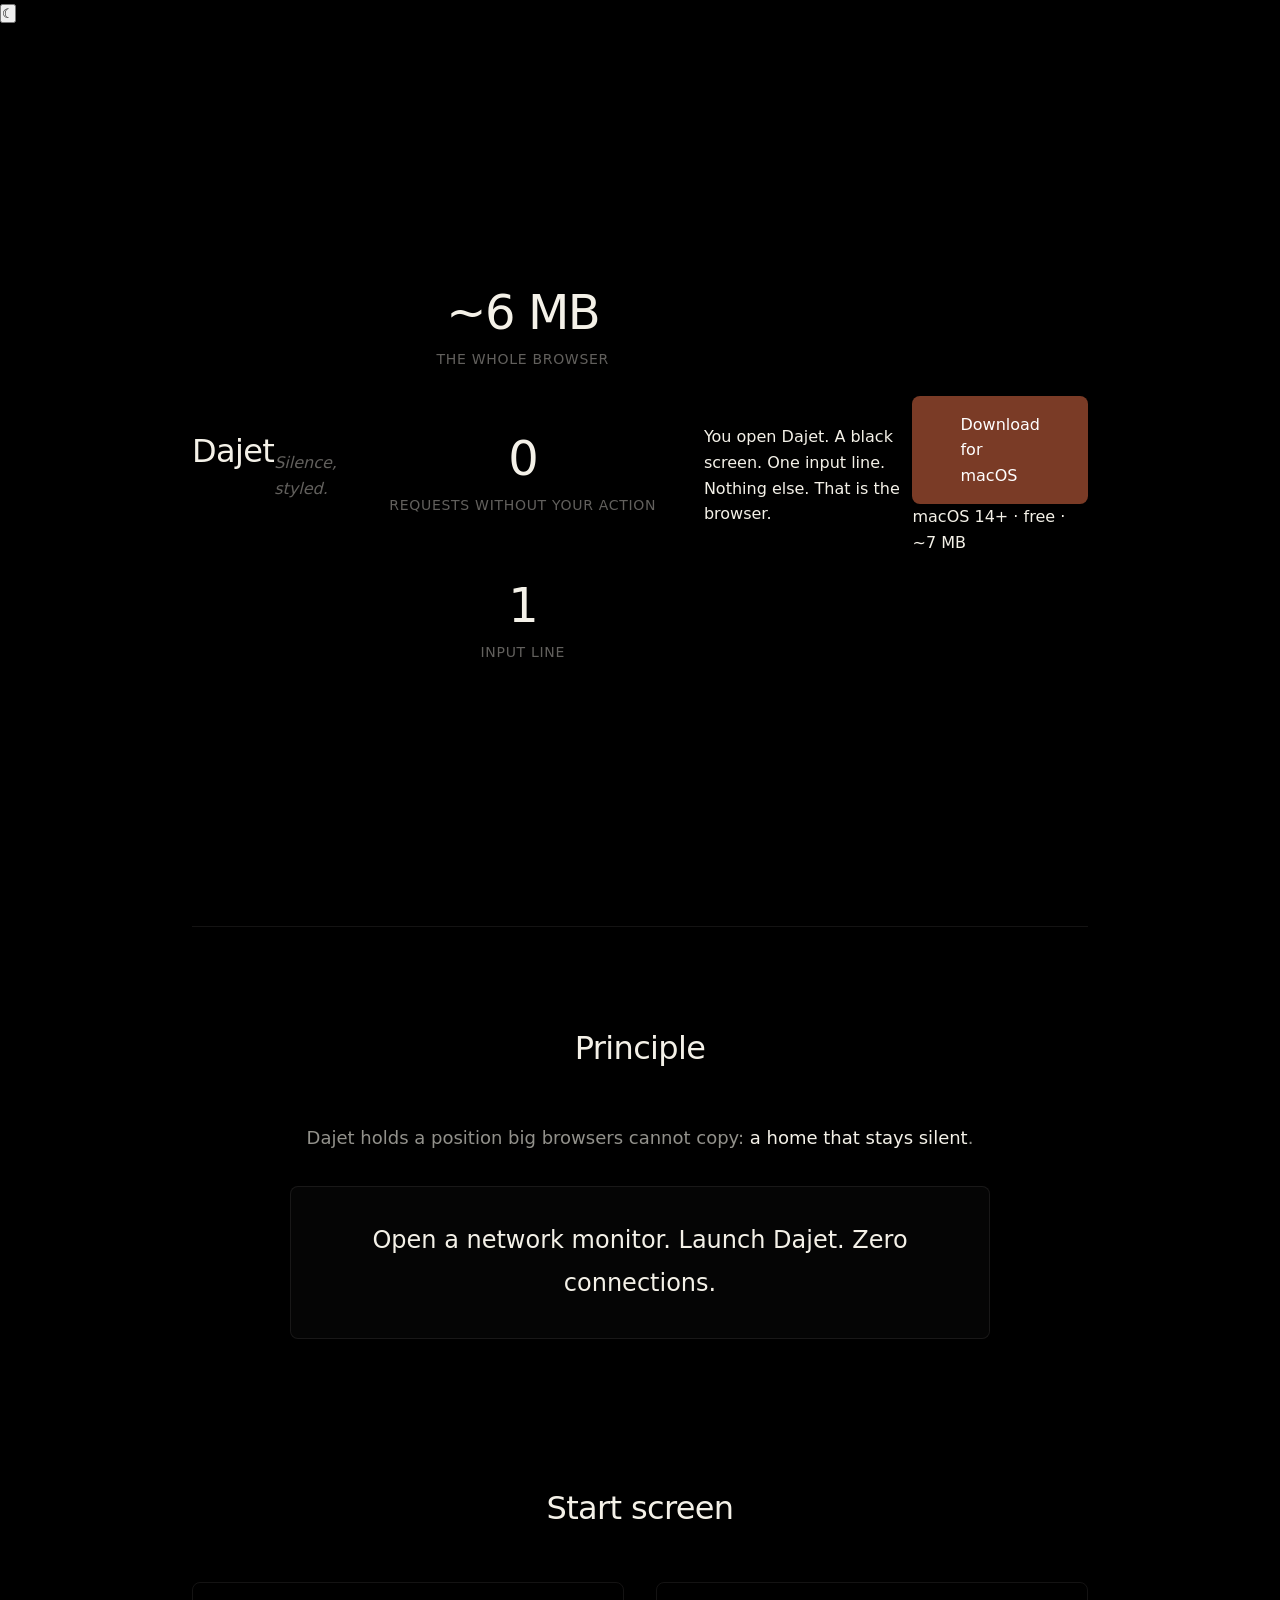
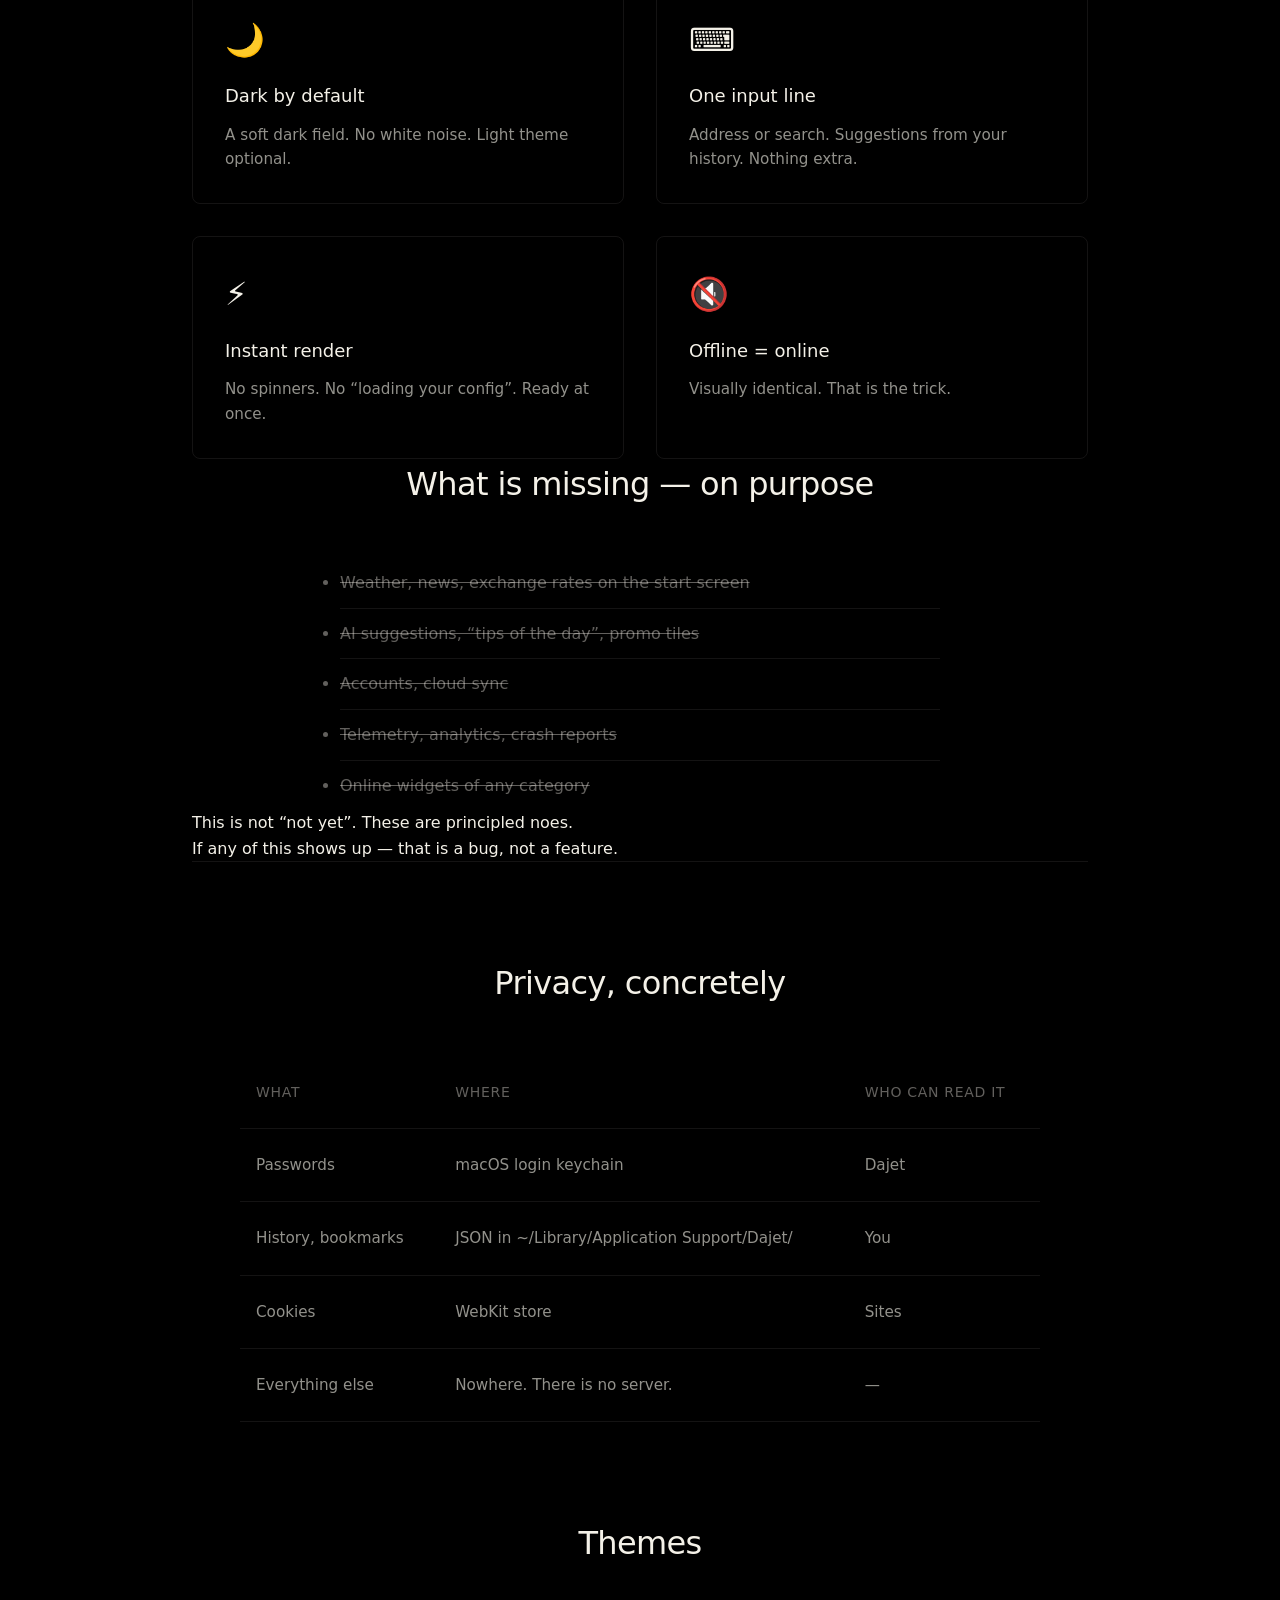
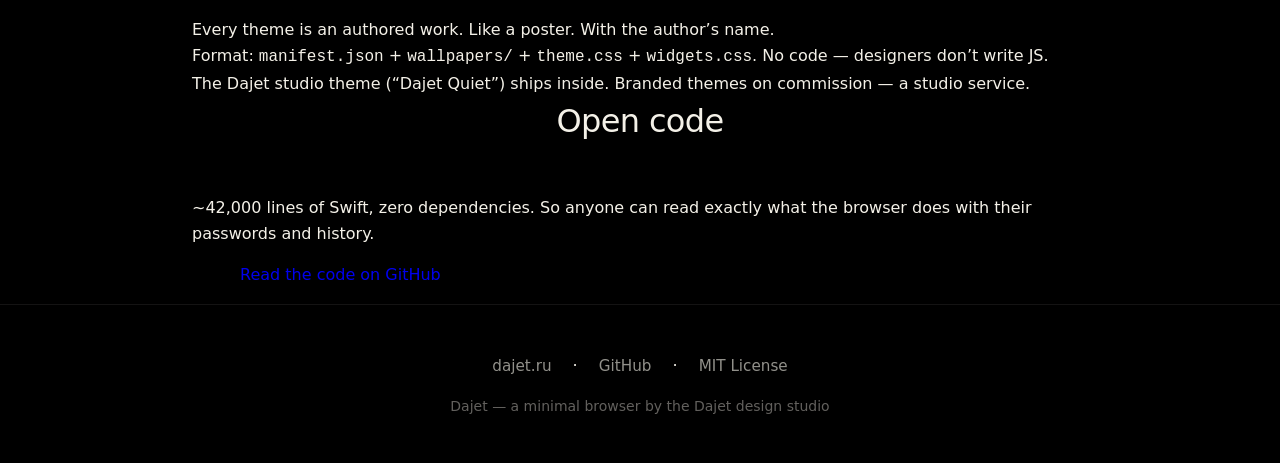
==== commit 4dba9873: "Landing follows the black-screen foundation (no clock/widgets)" ====
--- a/docs/index.html
+++ b/docs/index.html
@@ -1,182 +1,175 @@
 <!DOCTYPE html>
-<html lang="ru">
+<html lang="en">
 <head>
   <meta charset="UTF-8">
   <meta name="viewport" content="width=device-width, initial-scale=1.0">
-  <title>Dajet — Молчит в сеть. Говорит стилем.</title>
-  <meta name="description" content="Чёрный экран. Строка ввода. Ничего больше. Минималистичный браузер для macOS.">
-  <meta name="theme-color" content="#000000">
+  <title>Dajet — Silence, styled.</title>
+  <meta name="description" content="A minimal browser for macOS. Dark by default. One input line. Zero requests without your action.">
+  <meta name="theme-color" content="#171A1E">
   
   <!-- Open Graph -->
   <meta property="og:type" content="website">
-  <meta property="og:title" content="Dajet — Молчит в сеть. Говорит стилем.">
-  <meta property="og:description" content="Чёрный экран. Строка ввода. Ничего больше.">
+  <meta property="og:title" content="Dajet — Silence, styled.">
+  <meta property="og:description" content="A minimal browser for macOS. Dark by default. One input line. Zero requests.">
   <meta property="og:image" content="assets/og-image.png">
-  <meta property="og:url" content="https://bestdeejay-design.github.io/dajet-browser/">
+  <meta property="og:url" content="https://bro.dajet.ru/">
   
   <!-- Twitter Card -->
   <meta name="twitter:card" content="summary_large_image">
-  <meta name="twitter:title" content="Dajet — Молчит в сеть. Говорит стилем.">
-  <meta name="twitter:description" content="Чёрный экран. Строка ввода. Ничего больше.">
+  <meta name="twitter:title" content="Dajet — Silence, styled.">
+  <meta name="twitter:description" content="A minimal browser for macOS. Dark by default. One input line. Zero requests.">
   <meta name="twitter:image" content="assets/og-image.png">
   
   <link rel="stylesheet" href="style.css">
 </head>
 <body>
   
-  <!-- Hero: чёрный экран + строка ввода -->
-  <section class="hero">
-    <div class="hero-content">
+  <!-- Theme Switcher -->
+  <button class="theme-switcher" id="themeSwitcher" aria-label="Toggle theme">
+    <span class="theme-icon">☾</span>
+  </button>
+  
+  <div class="container">
+    
+    <!-- Hero -->
+    <section class="hero">
       <div class="logo">Dajet</div>
-      <div class="address-bar">
-        <div class="address-bar-inner">
-          <span class="address-placeholder">Введите адрес или слова для поиска</span>
-        </div>
-      </div>
-      <div class="slogan">Молчит в сеть. Говорит стилем.</div>
-    </div>
-  </section>
-  
-  <!-- О проекте -->
-  <section class="about">
-    <div class="container">
-      <h2>Что это</h2>
-      <div class="about-content">
-        <p>Чёрный экран. Строка ввода. Ничего больше.</p>
-        <p>Ты открываешь Dajet — чёрный экран. Вводишь адрес — ты на странице. Вводишь слова — ты ищешь.</p>
-        <p>Нет часов. Нет даты. Нет виджетов. Нет "быстрых ссылок". Нет "рекомендаций". Нет ничего, что ты не попросил.</p>
-      </div>
+      <div class="slogan">Silence, styled.</div>
       
       <div class="stats">
         <div class="stat">
           <div class="stat-value">~6 MB</div>
-          <div class="stat-label">весь браузер</div>
+          <div class="stat-label">the whole browser</div>
         </div>
         <div class="stat">
           <div class="stat-value">0</div>
-          <div class="stat-label">запросов без твоего действия</div>
+          <div class="stat-label">requests without your action</div>
         </div>
         <div class="stat">
-          <div class="stat-value">∅</div>
-          <div class="stat-label">виджетов, часов, рекламы</div>
+          <div class="stat-value">1</div>
+          <div class="stat-label">input line</div>
         </div>
       </div>
-    </div>
-  </section>
-  
-  <!-- Принцип -->
-  <section class="principle">
-    <div class="container">
-      <h2>Принцип</h2>
-      <div class="principle-content">
-        <p class="highlight">Открой Network Monitor. Запусти Dajet. Ноль соединений.</p>
-        <p>Dajet занимает позицию, которую большие браузеры не могут скопировать: <strong>экран, который ждёт тебя</strong>. Не отвлекает. Не предлагает. Не советует.</p>
+      
+      <div class="hero-description">
+        You open Dajet. A black screen. One input line.<br>
+        Nothing else. That is the browser.
       </div>
       
-      <div class="anti-list">
-        <div class="anti-title">Чего нет и не будет:</div>
-        <ul>
-          <li>Часы, дата на стартовом экране</li>
-          <li>Виджеты любой категории</li>
-          <li>Погода, новости, курсы валют</li>
-          <li>AI-подсказки, "советы дня"</li>
-          <li>Аккаунты, облачная синхронизация</li>
-          <li>Телеметрия, аналитика, реклама</li>
-        </ul>
+      <div class="cta">
+        <a href="#" class="btn btn-primary">Download for macOS</a>
+        <div class="btn-meta">macOS 14+ · free · ~7 MB</div>
       </div>
-    </div>
-  </section>
-  
-  <!-- Когда ты на странице -->
-  <section class="features">
-    <div class="container">
-      <h2>Когда ты на странице</h2>
-      <p class="section-intro">Стартовый экран — это пауза. Чёрная тишина перед действием. Но когда ты на странице — вот что есть:</p>
-      
+    </section>
+    
+    <!-- Principle -->
+    <section class="principle">
+      <h2>Principle</h2>
+      <div class="principle-content">
+        <p>Dajet holds a position big browsers cannot copy: <strong>a home that stays silent</strong>.</p>
+        <p class="highlight">Open a network monitor. Launch Dajet. Zero connections.</p>
+      </div>
+    </section>
+    
+    <!-- Start screen -->
+    <section class="start-screen">
+      <h2>Start screen</h2>
       <div class="feature-grid">
         <div class="feature">
-          <div class="feature-icon">🔍</div>
-          <div class="feature-title">Одна строка</div>
-          <div class="feature-desc">Адрес или поиск. Подсказки из твоей истории.</div>
+          <div class="feature-icon">🌙</div>
+          <div class="feature-title">Dark by default</div>
+          <div class="feature-desc">A soft dark field. No white noise. Light theme optional.</div>
         </div>
         <div class="feature">
-          <div class="feature-icon">📑</div>
-          <div class="feature-title">Вкладки</div>
-          <div class="feature-desc">⌘T новая, ⌘W закрыть, ⇧⌘[ ⇧⌘] переключить.</div>
+          <div class="feature-icon">⌨️</div>
+          <div class="feature-title">One input line</div>
+          <div class="feature-desc">Address or search. Suggestions from your history. Nothing extra.</div>
         </div>
         <div class="feature">
-          <div class="feature-icon">🛡️</div>
-          <div class="feature-title">Блокировщик рекламы</div>
-          <div class="feature-desc">На уровне сети, до рендера.</div>
+          <div class="feature-icon">⚡️</div>
+          <div class="feature-title">Instant render</div>
+          <div class="feature-desc">No spinners. No “loading your config”. Ready at once.</div>
         </div>
         <div class="feature">
-          <div class="feature-icon">🙈</div>
-          <div class="feature-title">Скрой навсегда</div>
-          <div class="feature-desc">⇧⌘H — cookie-баннер исчезает навсегда.</div>
-        </div>
-        <div class="feature">
-          <div class="feature-icon">🔐</div>
-          <div class="feature-title">Пароли в keychain</div>
-          <div class="feature-desc">macOS keychain, зашифровано системой.</div>
-        </div>
-        <div class="feature">
-          <div class="feature-icon">🧩</div>
-          <div class="feature-title">Chrome-расширения</div>
-          <div class="feature-desc">Вставь ссылку Chrome Web Store — работает.</div>
+          <div class="feature-icon">🔇</div>
+          <div class="feature-title">Offline = online</div>
+          <div class="feature-desc">Visually identical. That is the trick.</div>
         </div>
       </div>
-    </div>
-  </section>
-  
-  <!-- Privacy -->
-  <section class="privacy">
-    <div class="container">
-      <h2>Privacy</h2>
+    </section>
+    
+    <!-- What is missing -->
+    <section class="anti-canon">
+      <h2>What is missing — on purpose</h2>
+      <ul class="anti-list">
+        <li>Weather, news, exchange rates on the start screen</li>
+        <li>AI suggestions, “tips of the day”, promo tiles</li>
+        <li>Accounts, cloud sync</li>
+        <li>Telemetry, analytics, crash reports</li>
+        <li>Online widgets of any category</li>
+      </ul>
+      <div class="anti-note">
+        This is not “not yet”. These are principled noes.<br>
+        If any of this shows up — that is a bug, not a feature.
+      </div>
+    </section>
+    
+    <!-- Privacy -->
+    <section class="privacy">
+      <h2>Privacy, concretely</h2>
       <table class="privacy-table">
         <thead>
           <tr>
-            <th>Что</th>
-            <th>Где</th>
-            <th>Кто может читать</th>
+            <th>What</th>
+            <th>Where</th>
+            <th>Who can read it</th>
           </tr>
         </thead>
         <tbody>
           <tr>
-            <td>Пароли</td>
+            <td>Passwords</td>
             <td>macOS login keychain</td>
             <td>Dajet</td>
           </tr>
           <tr>
-            <td>История, закладки</td>
-            <td>JSON в ~/Library/Application Support/Dajet/</td>
-            <td>Ты</td>
+            <td>History, bookmarks</td>
+            <td>JSON in ~/Library/Application Support/Dajet/</td>
+            <td>You</td>
           </tr>
           <tr>
             <td>Cookies</td>
-            <td>Store WebKit</td>
-            <td>Сайты</td>
+            <td>WebKit store</td>
+            <td>Sites</td>
           </tr>
           <tr>
-            <td>Всё остальное</td>
-            <td>Нигде. Сервера нет.</td>
+            <td>Everything else</td>
+            <td>Nowhere. There is no server.</td>
             <td>—</td>
           </tr>
         </tbody>
       </table>
-    </div>
-  </section>
-  
-  <!-- Скачать -->
-  <section class="download">
-    <div class="container">
-      <h2>Установить</h2>
-      <div class="download-content">
-        <p>macOS 14+ · бесплатно · ~6 MB</p>
-        <a href="#" class="btn btn-primary">Скачать для macOS</a>
-        <p class="download-alt">или <a href="https://github.com/bestdeejay-design/dajet-browser">собери сам</a></p>
+    </section>
+    
+    <!-- Themes -->
+    <section class="themes">
+      <h2>Themes</h2>
+      <div class="themes-content">
+        <p>Every theme is an authored work. Like a poster. With the author’s name.</p>
+        <p>Format: <code>manifest.json</code> + <code>wallpapers/</code> + <code>theme.css</code> + <code>widgets.css</code>. No code — designers don’t write JS.</p>
+        <p>The Dajet studio theme (“Dajet Quiet”) ships inside. Branded themes on commission — a studio service.</p>
       </div>
-    </div>
-  </section>
+    </section>
+    
+    <!-- Open code -->
+    <section class="developers">
+      <h2>Open code</h2>
+      <div class="developers-content">
+        <p>~42,000 lines of Swift, zero dependencies. So anyone can read exactly what the browser does with their passwords and history.</p>
+        <a href="https://github.com/bestdeejay-design/dajet-browser" class="btn btn-secondary">Read the code on GitHub</a>
+      </div>
+    </section>
+    
+  </div>
   
   <!-- Footer -->
   <footer>
@@ -187,10 +180,11 @@
         <a href="https://github.com/bestdeejay-design/dajet-browser/blob/main/LICENSE">MIT License</a>
       </div>
       <div class="footer-meta">
-        Dajet — минималистичный браузер от дизайн-студии Dajet
+        Dajet — a minimal browser by the Dajet design studio
       </div>
     </div>
   </footer>
   
+  <script src="script.js"></script>
 </body>
 </html>
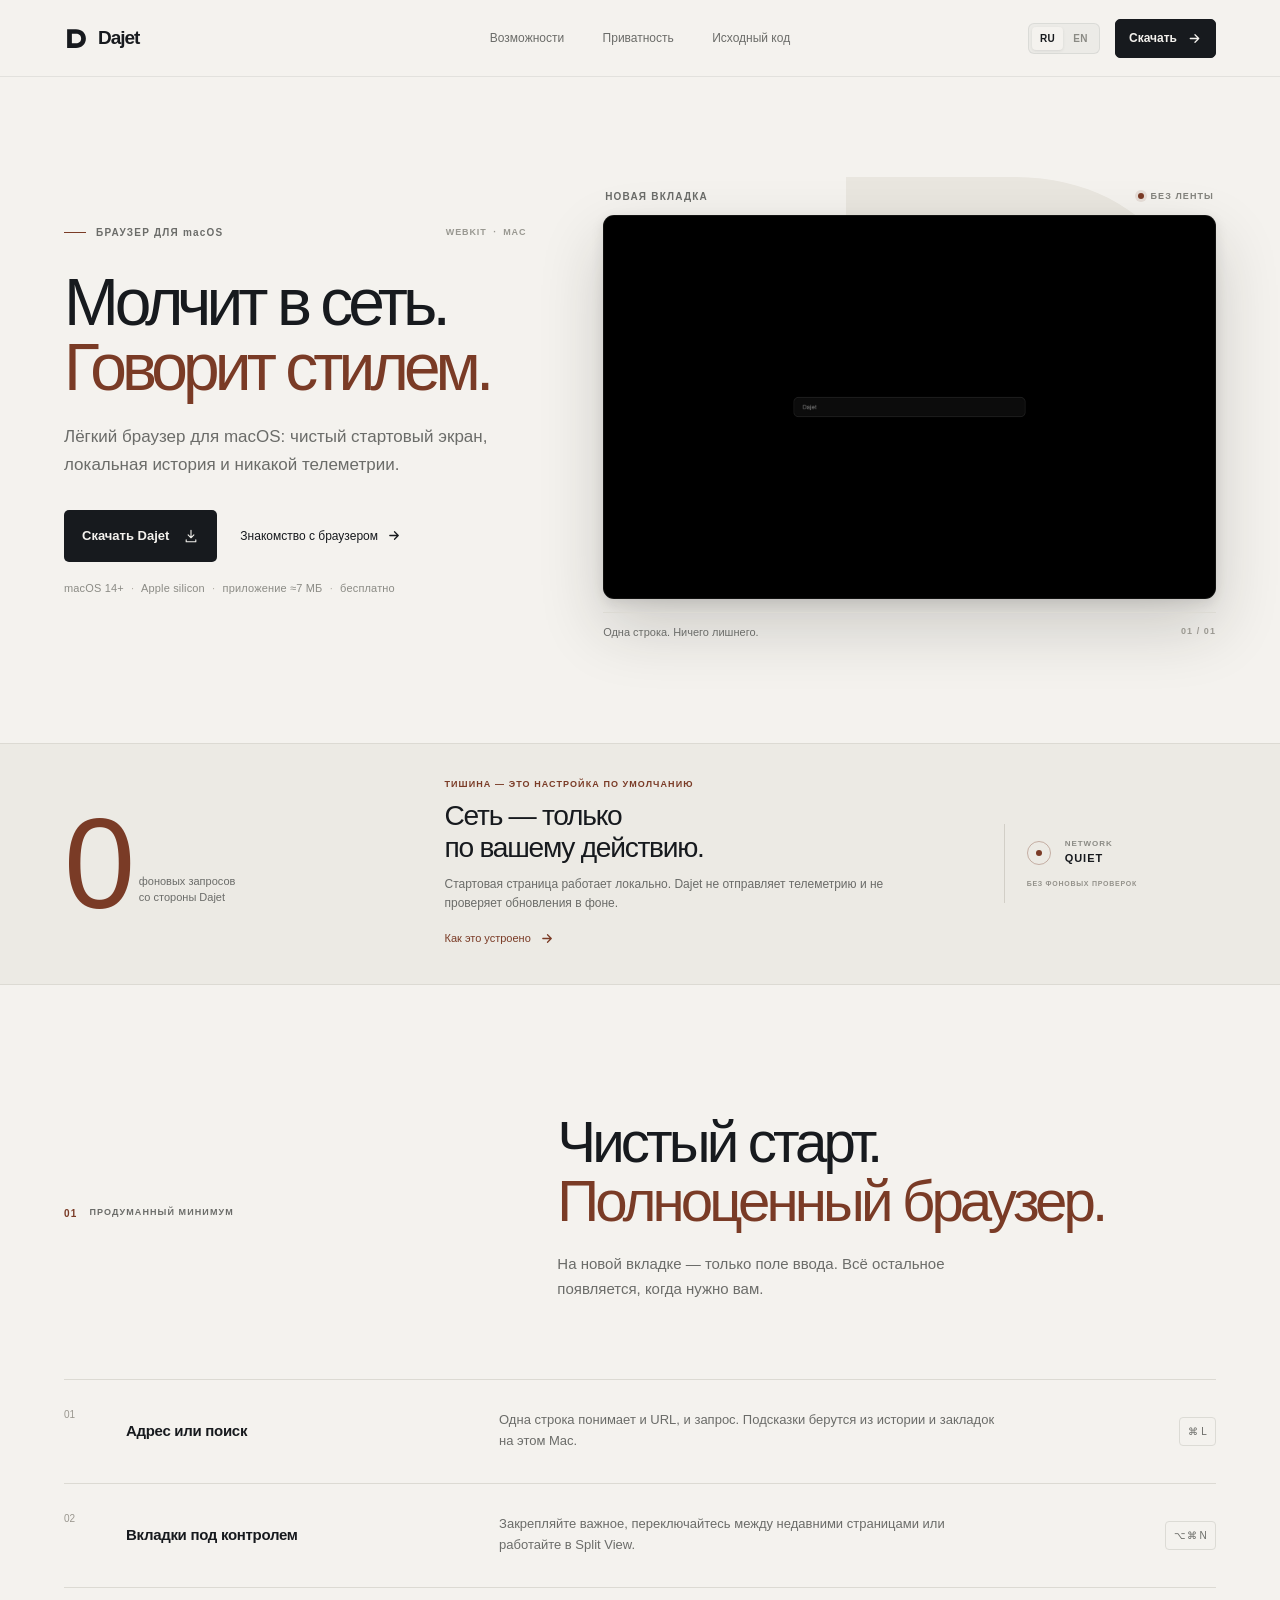
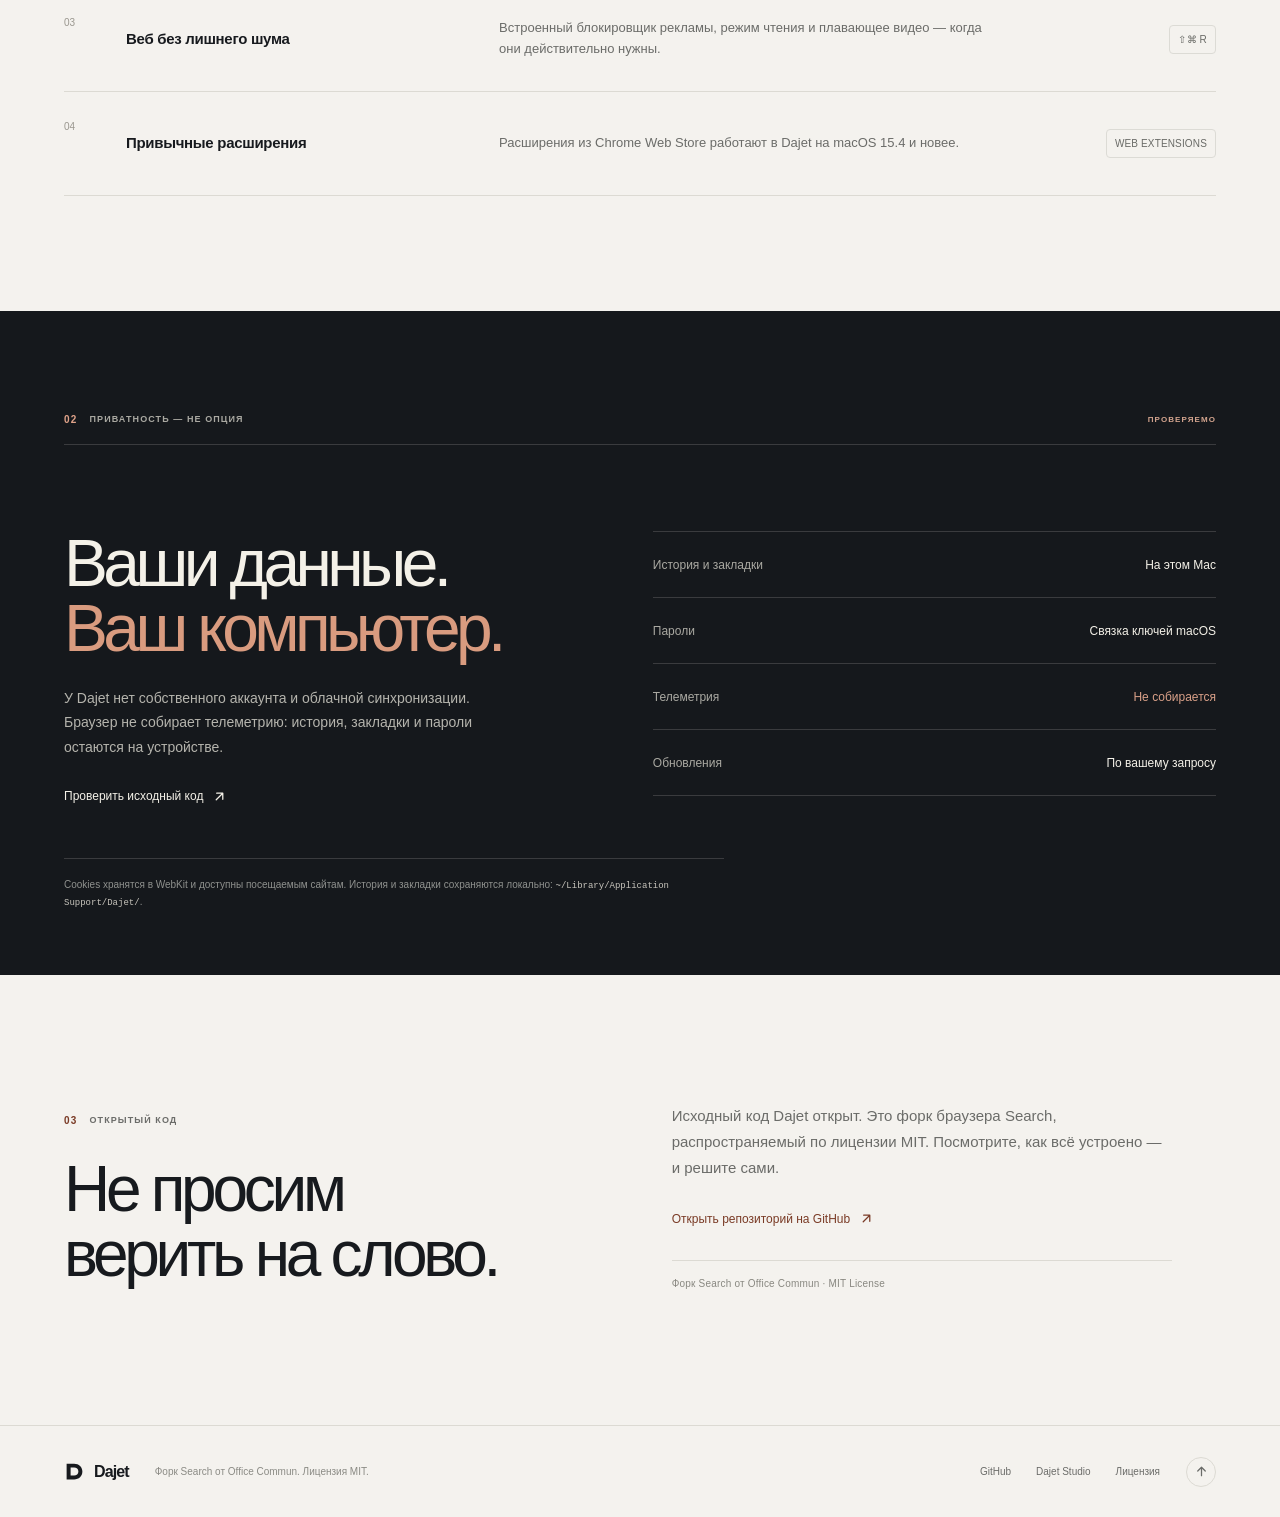
==== commit 67f929a4: "Redesign Dajet landing page Co-authored-by: arena-agent <297053741+arena-agent@users.noreply.github." ====
--- a/docs/index.html
+++ b/docs/index.html
@@ -1,190 +1,336 @@
-<!DOCTYPE html>
-<html lang="en">
+<!doctype html>
+<html lang="ru" data-locale="ru">
 <head>
-  <meta charset="UTF-8">
-  <meta name="viewport" content="width=device-width, initial-scale=1.0">
-  <title>Dajet — Silence, styled.</title>
-  <meta name="description" content="A minimal browser for macOS. Dark by default. One input line. Zero requests without your action.">
-  <meta name="theme-color" content="#171A1E">
-  
-  <!-- Open Graph -->
+  <meta charset="utf-8">
+  <meta name="viewport" content="width=device-width, initial-scale=1">
+  <meta name="theme-color" content="#f4f2ee">
+  <meta name="description" content="Лёгкий браузер для macOS. Чистый стартовый экран, локальная история и никакой телеметрии.">
+  <meta name="color-scheme" content="light">
+
+  <title>Dajet — браузер для тихого интернета</title>
+  <link rel="canonical" href="https://bro.dajet.ru/">
+  <link rel="icon" type="image/svg+xml" href="assets/mark.svg">
+  <link rel="stylesheet" href="style.css">
+
   <meta property="og:type" content="website">
-  <meta property="og:title" content="Dajet — Silence, styled.">
-  <meta property="og:description" content="A minimal browser for macOS. Dark by default. One input line. Zero requests.">
-  <meta property="og:image" content="assets/og-image.png">
+  <meta property="og:site_name" content="Dajet">
+  <meta property="og:title" content="Dajet — браузер для тихого интернета">
+  <meta property="og:description" content="Лёгкий браузер для macOS. Чистый стартовый экран, локальная история и никакой телеметрии.">
   <meta property="og:url" content="https://bro.dajet.ru/">
-  
-  <!-- Twitter Card -->
+  <meta property="og:locale" content="ru_RU">
+  <meta property="og:locale:alternate" content="en_US">
+  <meta property="og:image" content="https://bro.dajet.ru/assets/og-image.png">
+  <meta property="og:image:width" content="1200">
+  <meta property="og:image:height" content="630">
+
   <meta name="twitter:card" content="summary_large_image">
-  <meta name="twitter:title" content="Dajet — Silence, styled.">
-  <meta name="twitter:description" content="A minimal browser for macOS. Dark by default. One input line. Zero requests.">
-  <meta name="twitter:image" content="assets/og-image.png">
-  
-  <link rel="stylesheet" href="style.css">
+  <meta name="twitter:title" content="Dajet — браузер для тихого интернета">
+  <meta name="twitter:description" content="Лёгкий браузер для macOS. Чистый стартовый экран, локальная история и никакой телеметрии.">
+  <meta name="twitter:image" content="https://bro.dajet.ru/assets/og-image.png">
 </head>
 <body>
-  
-  <!-- Theme Switcher -->
-  <button class="theme-switcher" id="themeSwitcher" aria-label="Toggle theme">
-    <span class="theme-icon">☾</span>
-  </button>
-  
-  <div class="container">
-    
-    <!-- Hero -->
-    <section class="hero">
-      <div class="logo">Dajet</div>
-      <div class="slogan">Silence, styled.</div>
-      
-      <div class="stats">
-        <div class="stat">
-          <div class="stat-value">~6 MB</div>
-          <div class="stat-label">the whole browser</div>
-        </div>
-        <div class="stat">
-          <div class="stat-value">0</div>
-          <div class="stat-label">requests without your action</div>
-        </div>
-        <div class="stat">
-          <div class="stat-value">1</div>
-          <div class="stat-label">input line</div>
-        </div>
-      </div>
-      
-      <div class="hero-description">
-        You open Dajet. A black screen. One input line.<br>
-        Nothing else. That is the browser.
-      </div>
-      
-      <div class="cta">
-        <a href="#" class="btn btn-primary">Download for macOS</a>
-        <div class="btn-meta">macOS 14+ · free · ~7 MB</div>
-      </div>
-    </section>
-    
-    <!-- Principle -->
-    <section class="principle">
-      <h2>Principle</h2>
-      <div class="principle-content">
-        <p>Dajet holds a position big browsers cannot copy: <strong>a home that stays silent</strong>.</p>
-        <p class="highlight">Open a network monitor. Launch Dajet. Zero connections.</p>
-      </div>
-    </section>
-    
-    <!-- Start screen -->
-    <section class="start-screen">
-      <h2>Start screen</h2>
-      <div class="feature-grid">
-        <div class="feature">
-          <div class="feature-icon">🌙</div>
-          <div class="feature-title">Dark by default</div>
-          <div class="feature-desc">A soft dark field. No white noise. Light theme optional.</div>
-        </div>
-        <div class="feature">
-          <div class="feature-icon">⌨️</div>
-          <div class="feature-title">One input line</div>
-          <div class="feature-desc">Address or search. Suggestions from your history. Nothing extra.</div>
-        </div>
-        <div class="feature">
-          <div class="feature-icon">⚡️</div>
-          <div class="feature-title">Instant render</div>
-          <div class="feature-desc">No spinners. No “loading your config”. Ready at once.</div>
-        </div>
-        <div class="feature">
-          <div class="feature-icon">🔇</div>
-          <div class="feature-title">Offline = online</div>
-          <div class="feature-desc">Visually identical. That is the trick.</div>
-        </div>
-      </div>
-    </section>
-    
-    <!-- What is missing -->
-    <section class="anti-canon">
-      <h2>What is missing — on purpose</h2>
-      <ul class="anti-list">
-        <li>Weather, news, exchange rates on the start screen</li>
-        <li>AI suggestions, “tips of the day”, promo tiles</li>
-        <li>Accounts, cloud sync</li>
-        <li>Telemetry, analytics, crash reports</li>
-        <li>Online widgets of any category</li>
-      </ul>
-      <div class="anti-note">
-        This is not “not yet”. These are principled noes.<br>
-        If any of this shows up — that is a bug, not a feature.
-      </div>
-    </section>
-    
-    <!-- Privacy -->
-    <section class="privacy">
-      <h2>Privacy, concretely</h2>
-      <table class="privacy-table">
-        <thead>
-          <tr>
-            <th>What</th>
-            <th>Where</th>
-            <th>Who can read it</th>
-          </tr>
-        </thead>
-        <tbody>
-          <tr>
-            <td>Passwords</td>
-            <td>macOS login keychain</td>
-            <td>Dajet</td>
-          </tr>
-          <tr>
-            <td>History, bookmarks</td>
-            <td>JSON in ~/Library/Application Support/Dajet/</td>
-            <td>You</td>
-          </tr>
-          <tr>
-            <td>Cookies</td>
-            <td>WebKit store</td>
-            <td>Sites</td>
-          </tr>
-          <tr>
-            <td>Everything else</td>
-            <td>Nowhere. There is no server.</td>
-            <td>—</td>
-          </tr>
-        </tbody>
-      </table>
-    </section>
-    
-    <!-- Themes -->
-    <section class="themes">
-      <h2>Themes</h2>
-      <div class="themes-content">
-        <p>Every theme is an authored work. Like a poster. With the author’s name.</p>
-        <p>Format: <code>manifest.json</code> + <code>wallpapers/</code> + <code>theme.css</code> + <code>widgets.css</code>. No code — designers don’t write JS.</p>
-        <p>The Dajet studio theme (“Dajet Quiet”) ships inside. Branded themes on commission — a studio service.</p>
-      </div>
-    </section>
-    
-    <!-- Open code -->
-    <section class="developers">
-      <h2>Open code</h2>
-      <div class="developers-content">
-        <p>~42,000 lines of Swift, zero dependencies. So anyone can read exactly what the browser does with their passwords and history.</p>
-        <a href="https://github.com/bestdeejay-design/dajet-browser" class="btn btn-secondary">Read the code on GitHub</a>
-      </div>
-    </section>
-    
-  </div>
-  
-  <!-- Footer -->
-  <footer>
-    <div class="container">
-      <div class="footer-content">
-        <a href="https://dajet.ru">dajet.ru</a> ·
-        <a href="https://github.com/bestdeejay-design/dajet-browser">GitHub</a> ·
-        <a href="https://github.com/bestdeejay-design/dajet-browser/blob/main/LICENSE">MIT License</a>
-      </div>
-      <div class="footer-meta">
-        Dajet — a minimal browser by the Dajet design studio
-      </div>
+  <a class="skip-link" href="#main">
+    <span data-copy="ru">К содержимому</span>
+    <span data-copy="en">Skip to content</span>
+  </a>
+
+  <header class="site-header">
+    <nav class="navigation page-width" aria-label="Основная навигация">
+      <a class="brand" href="#top" aria-label="Dajet — на главную">
+        <svg class="brand-mark" viewBox="0 0 100 100" aria-hidden="true">
+          <path fill="currentColor" fill-rule="evenodd" d="M12.5 12.5H48C71.2 12.5 87.5 27.4 87.5 50S71.2 87.5 48 87.5H12.5V12.5Zm19 18.5v38H48c11.9 0 20.5-6.4 20.5-19S59.9 31 48 31H31.5Z"/>
+        </svg>
+        <span class="brand-name">Dajet</span>
+      </a>
+
+      <div class="nav-links">
+        <a href="#features"><span data-copy="ru">Возможности</span><span data-copy="en">Features</span></a>
+        <a href="#privacy"><span data-copy="ru">Приватность</span><span data-copy="en">Privacy</span></a>
+        <a href="#open-source"><span data-copy="ru">Исходный код</span><span data-copy="en">Open source</span></a>
+      </div>
+
+      <div class="nav-actions">
+        <div class="locale-switch" data-locale-switch role="group" aria-label="Выбрать язык">
+          <button type="button" data-locale-choice="ru" aria-pressed="true">RU</button>
+          <button type="button" data-locale-choice="en" aria-pressed="false">EN</button>
+        </div>
+        <a class="nav-download" href="https://bro.dajet.ru/Dajet.dmg">
+          <span data-copy="ru">Скачать</span>
+          <span data-copy="en">Download</span>
+          <svg viewBox="0 0 16 16" aria-hidden="true"><path d="M3.5 8h9m-4-4 4 4-4 4"/></svg>
+        </a>
+      </div>
+    </nav>
+  </header>
+
+  <main id="main">
+    <section class="hero page-width" id="top" aria-labelledby="hero-title">
+      <div class="hero-copy">
+        <div class="eyebrow hero-eyebrow">
+          <span class="eyebrow-rule" aria-hidden="true"></span>
+          <span data-copy="ru">БРАУЗЕР ДЛЯ macOS</span>
+          <span data-copy="en">A BROWSER FOR macOS</span>
+          <span class="eyebrow-note">WEBKIT&nbsp; · &nbsp;MAC</span>
+        </div>
+
+        <h1 id="hero-title">
+          <span data-copy="ru">Молчит в сеть.<br><em>Говорит стилем.</em></span>
+          <span data-copy="en">Silence,<br><em>styled.</em></span>
+        </h1>
+
+        <p class="hero-description">
+          <span data-copy="ru">Лёгкий браузер для macOS: чистый стартовый экран, локальная история и никакой телеметрии.</span>
+          <span data-copy="en">A lighter browser for macOS: a quiet start page, local history, and no telemetry.</span>
+        </p>
+
+        <div class="hero-actions">
+          <a class="button button-primary" href="https://bro.dajet.ru/Dajet.dmg">
+            <span data-copy="ru">Скачать Dajet</span>
+            <span data-copy="en">Download Dajet</span>
+            <svg viewBox="0 0 20 20" aria-hidden="true"><path d="M10 2.75v9.5m0 0 3.6-3.6M10 12.25l-3.6-3.6M4 14.75v2.5h12v-2.5"/></svg>
+          </a>
+          <a class="text-link" href="#features">
+            <span data-copy="ru">Знакомство с браузером</span>
+            <span data-copy="en">Meet the browser</span>
+            <svg viewBox="0 0 16 16" aria-hidden="true"><path d="M3 8h9m-4-4 4 4-4 4"/></svg>
+          </a>
+        </div>
+
+        <p class="hero-meta">
+          <span data-copy="ru">macOS 14+ <i aria-hidden="true">·</i> Apple silicon <i aria-hidden="true">·</i> приложение ≈7 МБ <i aria-hidden="true">·</i> бесплатно</span>
+          <span data-copy="en">macOS 14+ <i aria-hidden="true">·</i> Apple silicon <i aria-hidden="true">·</i> app ~7 MB <i aria-hidden="true">·</i> free</span>
+        </p>
+      </div>
+
+      <figure class="product-figure">
+        <svg class="figure-mark" viewBox="0 0 100 100" aria-hidden="true">
+          <path fill="currentColor" fill-rule="evenodd" d="M12.5 12.5H48C71.2 12.5 87.5 27.4 87.5 50S71.2 87.5 48 87.5H12.5V12.5Zm19 18.5v38H48c11.9 0 20.5-6.4 20.5-19S59.9 31 48 31H31.5Z"/>
+        </svg>
+        <div class="figure-heading">
+          <span class="figure-label">
+            <span data-copy="ru">НОВАЯ ВКЛАДКА</span>
+            <span data-copy="en">A NEW TAB</span>
+          </span>
+          <span class="figure-status"><span class="status-dot" aria-hidden="true"></span><span data-copy="ru">БЕЗ ЛЕНТЫ</span><span data-copy="en">NO FEED</span></span>
+        </div>
+        <div class="screen-shell">
+          <img
+            class="start-screen"
+            src="assets/start-screen.png"
+            alt="Чёрный стартовый экран Dajet с одной строкой ввода в центре."
+            width="1600"
+            height="1000"
+            fetchpriority="high"
+          >
+        </div>
+        <figcaption class="figure-caption">
+          <span data-copy="ru">Одна строка. Ничего лишнего.</span>
+          <span data-copy="en">One line. Nothing in the way.</span>
+          <span class="caption-index">01 / 01</span>
+        </figcaption>
+      </figure>
+    </section>
+
+    <section class="quiet-proof" aria-labelledby="proof-title">
+      <div class="page-width proof-layout">
+        <div class="proof-measure">
+          <span class="proof-zero">0</span>
+          <span class="proof-measure-label">
+          <span data-copy="ru">фоновых запросов<br>со стороны Dajet</span>
+          <span data-copy="en">background requests<br>by Dajet</span>
+          </span>
+        </div>
+        <div class="proof-explanation">
+          <p class="eyebrow"><span data-copy="ru">ТИШИНА — ЭТО НАСТРОЙКА ПО УМОЛЧАНИЮ</span><span data-copy="en">QUIET BY DEFAULT</span></p>
+          <h2 id="proof-title">
+            <span data-copy="ru">Сеть — только<br>по вашему действию.</span>
+            <span data-copy="en">Online, only<br>when you ask.</span>
+          </h2>
+          <p>
+            <span data-copy="ru">Стартовая страница работает локально. Dajet не отправляет телеметрию и не проверяет обновления в фоне.</span>
+            <span data-copy="en">The start page is local. Dajet sends no telemetry and never checks for updates in the background.</span>
+          </p>
+          <a class="text-link proof-link" href="#privacy">
+            <span data-copy="ru">Как это устроено</span>
+            <span data-copy="en">How it works</span>
+            <svg viewBox="0 0 16 16" aria-hidden="true"><path d="M3 8h9m-4-4 4 4-4 4"/></svg>
+          </a>
+        </div>
+        <div class="proof-status" aria-hidden="true">
+          <span class="status-ring"><span></span></span>
+          <span class="proof-status-title">NETWORK</span>
+          <span class="proof-status-value">QUIET</span>
+          <span class="proof-status-foot"><span data-copy="ru">БЕЗ ФОНОВЫХ ПРОВЕРОК</span><span data-copy="en">NO BACKGROUND CHECKS</span></span>
+        </div>
+      </div>
+    </section>
+
+    <section class="features page-width" id="features" aria-labelledby="features-title">
+      <div class="section-intro">
+        <div class="section-index">
+          <span class="eyebrow-number">01</span>
+          <span data-copy="ru">ПРОДУМАННЫЙ МИНИМУМ</span>
+          <span data-copy="en">THE THOUGHTFUL ESSENTIALS</span>
+        </div>
+        <div class="section-title-group">
+          <h2 id="features-title">
+            <span data-copy="ru">Чистый старт.<br><em>Полноценный браузер.</em></span>
+            <span data-copy="en">A quieter start.<br><em>A full-featured browser.</em></span>
+          </h2>
+          <p>
+            <span data-copy="ru">На новой вкладке — только поле ввода. Всё остальное появляется, когда нужно вам.</span>
+            <span data-copy="en">A new tab gives you one input line. Everything else is there when you need it.</span>
+          </p>
+        </div>
+      </div>
+
+      <div class="feature-list">
+        <article class="feature-row">
+          <span class="feature-number">01</span>
+          <h3><span data-copy="ru">Адрес или поиск</span><span data-copy="en">Address or search</span></h3>
+          <p>
+            <span data-copy="ru">Одна строка понимает и URL, и запрос. Подсказки берутся из истории и закладок на этом Mac.</span>
+            <span data-copy="en">One line handles URLs and searches. Suggestions come from history and bookmarks on this Mac.</span>
+          </p>
+          <span class="feature-mark" aria-hidden="true">⌘ L</span>
+        </article>
+        <article class="feature-row">
+          <span class="feature-number">02</span>
+          <h3><span data-copy="ru">Вкладки под контролем</span><span data-copy="en">Tabs, your way</span></h3>
+          <p>
+            <span data-copy="ru">Закрепляйте важное, переключайтесь между недавними страницами или работайте в Split View.</span>
+            <span data-copy="en">Pin what matters, revisit recent pages, or put two sites side by side with Split View.</span>
+          </p>
+          <span class="feature-mark" aria-hidden="true">⌥⌘ N</span>
+        </article>
+        <article class="feature-row">
+          <span class="feature-number">03</span>
+          <h3><span data-copy="ru">Веб без лишнего шума</span><span data-copy="en">Less noise on the web</span></h3>
+          <p>
+            <span data-copy="ru">Встроенный блокировщик рекламы, режим чтения и плавающее видео — когда они действительно нужны.</span>
+            <span data-copy="en">An ad blocker, Reader mode, and floating video — ready when you actually need them.</span>
+          </p>
+          <span class="feature-mark" aria-hidden="true">⇧⌘ R</span>
+        </article>
+        <article class="feature-row">
+          <span class="feature-number">04</span>
+          <h3><span data-copy="ru">Привычные расширения</span><span data-copy="en">Your familiar extensions</span></h3>
+          <p>
+            <span data-copy="ru">Расширения из Chrome Web Store работают в Dajet на macOS 15.4 и новее.</span>
+            <span data-copy="en">Chrome Web Store extensions work in Dajet on macOS 15.4 and later.</span>
+          </p>
+          <span class="feature-mark" aria-hidden="true">WEB EXTENSIONS</span>
+        </article>
+      </div>
+    </section>
+
+    <section class="privacy-section" id="privacy" aria-labelledby="privacy-title">
+      <div class="page-width privacy-inner">
+        <div class="privacy-overline">
+          <span class="eyebrow-number">02</span>
+          <span data-copy="ru">ПРИВАТНОСТЬ — НЕ ОПЦИЯ</span>
+          <span data-copy="en">PRIVACY ISN’T AN EXTRA</span>
+          <span class="privacy-overline-note"><span data-copy="ru">ПРОВЕРЯЕМО</span><span data-copy="en">VERIFIABLE</span></span>
+        </div>
+
+        <div class="privacy-grid">
+          <div class="privacy-copy">
+            <h2 id="privacy-title">
+              <span data-copy="ru">Ваши данные.<br><em>Ваш компьютер.</em></span>
+              <span data-copy="en">Your data.<br><em>Your Mac.</em></span>
+            </h2>
+            <p>
+              <span data-copy="ru">У Dajet нет собственного аккаунта и облачной синхронизации. Браузер не собирает телеметрию: история, закладки и пароли остаются на устройстве.</span>
+              <span data-copy="en">Dajet has no account of its own and no cloud sync. It collects no telemetry: your history, bookmarks, and passwords stay on your device.</span>
+            </p>
+            <a class="privacy-source-link" href="https://github.com/bestdeejay-design/dajet-browser">
+              <span data-copy="ru">Проверить исходный код</span>
+              <span data-copy="en">Inspect the source</span>
+              <svg viewBox="0 0 16 16" aria-hidden="true"><path d="M4.5 11.5 11.5 4.5M5 4.5h6.5V11"/></svg>
+            </a>
+          </div>
+
+          <dl class="privacy-ledger">
+            <div class="privacy-row">
+              <dt><span data-copy="ru">История и закладки</span><span data-copy="en">History & bookmarks</span></dt>
+              <dd><span data-copy="ru">На этом Mac</span><span data-copy="en">On this Mac</span></dd>
+            </div>
+            <div class="privacy-row">
+              <dt><span data-copy="ru">Пароли</span><span data-copy="en">Passwords</span></dt>
+              <dd><span data-copy="ru">Связка ключей macOS</span><span data-copy="en">macOS Keychain</span></dd>
+            </div>
+            <div class="privacy-row">
+              <dt><span data-copy="ru">Телеметрия</span><span data-copy="en">Telemetry</span></dt>
+              <dd class="value-no"><span data-copy="ru">Не собирается</span><span data-copy="en">Not collected</span></dd>
+            </div>
+            <div class="privacy-row">
+              <dt><span data-copy="ru">Обновления</span><span data-copy="en">Updates</span></dt>
+              <dd><span data-copy="ru">По вашему запросу</span><span data-copy="en">Only when requested</span></dd>
+            </div>
+          </dl>
+        </div>
+
+        <p class="privacy-footnote">
+          <span data-copy="ru">Cookies хранятся в WebKit и доступны посещаемым сайтам. История и закладки сохраняются локально: <code>~/Library/Application Support/Dajet/</code>.</span>
+          <span data-copy="en">Cookies live in WebKit and are available to the sites you visit. History and bookmarks are stored locally at <code>~/Library/Application Support/Dajet/</code>.</span>
+        </p>
+      </div>
+    </section>
+
+    <section class="open-source page-width" id="open-source" aria-labelledby="source-title">
+      <div class="source-heading">
+        <div class="section-index">
+          <span class="eyebrow-number">03</span>
+          <span data-copy="ru">ОТКРЫТЫЙ КОД</span>
+          <span data-copy="en">OPEN SOURCE</span>
+        </div>
+        <h2 id="source-title">
+          <span data-copy="ru">Не просим<br>верить на слово.</span>
+          <span data-copy="en">No need<br>to take our word.</span>
+        </h2>
+      </div>
+      <div class="source-copy">
+        <p>
+          <span data-copy="ru">Исходный код Dajet открыт. Это форк браузера Search, распространяемый по лицензии MIT. Посмотрите, как всё устроено — и решите сами.</span>
+          <span data-copy="en">Dajet’s source is open. It’s a fork of Search, released under the MIT License. See how it works, then decide for yourself.</span>
+        </p>
+        <a class="source-link" href="https://github.com/bestdeejay-design/dajet-browser">
+          <span data-copy="ru">Открыть репозиторий на GitHub</span>
+          <span data-copy="en">Explore the code on GitHub</span>
+          <svg viewBox="0 0 16 16" aria-hidden="true"><path d="M4.5 11.5 11.5 4.5M5 4.5h6.5V11"/></svg>
+        </a>
+        <p class="source-attribution">
+          <span data-copy="ru">Форк Search от Office Commun · MIT License</span>
+          <span data-copy="en">Fork of Search by Office Commun · MIT License</span>
+        </p>
+      </div>
+    </section>
+  </main>
+
+  <footer class="site-footer">
+    <div class="page-width footer-inner">
+      <a class="brand footer-brand" href="#top" aria-label="Dajet — на главную">
+        <svg class="brand-mark" viewBox="0 0 100 100" aria-hidden="true">
+          <path fill="currentColor" fill-rule="evenodd" d="M12.5 12.5H48C71.2 12.5 87.5 27.4 87.5 50S71.2 87.5 48 87.5H12.5V12.5Zm19 18.5v38H48c11.9 0 20.5-6.4 20.5-19S59.9 31 48 31H31.5Z"/>
+        </svg>
+        <span class="brand-name">Dajet</span>
+      </a>
+      <p class="footer-legal">
+        <span data-copy="ru">Форк Search от Office Commun. Лицензия MIT.</span>
+        <span data-copy="en">A fork of Search by Office Commun. MIT License.</span>
+      </p>
+      <div class="footer-links">
+        <a href="https://github.com/bestdeejay-design/dajet-browser">GitHub</a>
+        <a href="https://dajet.ru">Dajet Studio</a>
+        <a href="https://github.com/bestdeejay-design/dajet-browser/blob/main/LICENSE">
+          <span data-copy="ru">Лицензия</span>
+          <span data-copy="en">License</span>
+        </a>
+      </div>
+      <a class="back-to-top" href="#top" aria-label="Наверх"><svg viewBox="0 0 16 16" aria-hidden="true"><path d="M8 12.5v-9m0 0-4 4m4-4 4 4"/></svg></a>
     </div>
   </footer>
-  
-  <script src="script.js"></script>
+
+  <script src="script.js" defer></script>
 </body>
 </html>
--- a/docs/style.css
+++ b/docs/style.css
@@ -1,417 +1,1258 @@
-/* Dajet — Silence, styled. */
+/* Dajet — a quieter way through the web. */
 
 :root {
-  --black: #000000;
-  --dark: #15181C;
-  --light: #F4F1E8;
-  --muted: rgba(244, 241, 232, 0.6);
-  --subtle: rgba(244, 241, 232, 0.4);
-  --border: rgba(244, 241, 232, 0.08);
-  --accent: #7A3B26;
+  color-scheme: light;
+  --paper: #f4f2ee;
+  --paper-deep: #eceae4;
+  --ink: #171a1e;
+  --muted: #6b6c69;
+  --soft: #8b8b85;
+  --line: #dcdad3;
+  --accent: #7a3b26;
+  --night: #15181c;
+  --chalk: #f4f1e8;
+  --night-muted: #aaa9a2;
+  --night-line: rgba(244, 241, 232, 0.16);
+  --gutter: clamp(1.25rem, 5vw, 5rem);
+  --page-max: 1280px;
   --radius: 8px;
 }
 
-* {
-  margin: 0;
-  padding: 0;
+*,
+*::before,
+*::after {
   box-sizing: border-box;
 }
 
 html {
-  font-size: 16px;
+  scroll-behavior: smooth;
+  scroll-padding-top: 92px;
   -webkit-font-smoothing: antialiased;
   -moz-osx-font-smoothing: grayscale;
+  text-rendering: optimizeLegibility;
 }
 
 body {
-  font-family: -apple-system, BlinkMacSystemFont, 'SF Pro', 'Segoe UI', system-ui, sans-serif;
-  background: var(--black);
-  color: var(--light);
+  min-width: 320px;
+  margin: 0;
+  background: var(--paper);
+  color: var(--ink);
+  font-family: -apple-system, BlinkMacSystemFont, "SF Pro Display", "Helvetica Neue", Arial, sans-serif;
+  font-size: 16px;
+  line-height: 1.5;
+}
+
+button,
+a {
+  color: inherit;
+  font: inherit;
+}
+
+a {
+  text-decoration: none;
+}
+
+button {
+  -webkit-tap-highlight-color: transparent;
+}
+
+svg {
+  display: block;
+}
+
+.page-width {
+  width: min(calc(100% - var(--gutter) * 2), var(--page-max));
+  margin-inline: auto;
+}
+
+[data-copy="en"] {
+  display: none;
+}
+
+html[data-locale="en"] [data-copy="ru"] {
+  display: none;
+}
+
+html[data-locale="en"] [data-copy="en"] {
+  display: inline;
+}
+
+.skip-link {
+  position: fixed;
+  z-index: 1000;
+  top: 12px;
+  left: 12px;
+  padding: 10px 14px;
+  transform: translateY(-160%);
+  border-radius: 5px;
+  background: var(--ink);
+  color: white;
+  font-size: 14px;
+}
+
+.skip-link:focus {
+  transform: translateY(0);
+}
+
+:focus-visible {
+  outline: 2px solid var(--accent);
+  outline-offset: 4px;
+}
+
+/* Header */
+.site-header {
+  position: sticky;
+  z-index: 50;
+  top: 0;
+  border-bottom: 1px solid rgba(23, 26, 30, 0.08);
+  background: rgba(244, 242, 238, 0.9);
+  -webkit-backdrop-filter: blur(18px);
+  backdrop-filter: blur(18px);
+}
+
+.navigation {
+  display: grid;
+  grid-template-columns: 1fr auto 1fr;
+  align-items: center;
+  gap: 24px;
+  height: 76px;
+}
+
+.brand {
+  display: inline-flex;
+  width: fit-content;
+  align-items: center;
+  gap: 9px;
+  color: var(--ink);
+}
+
+.brand-mark {
+  width: 25px;
+  height: 25px;
+  flex: none;
+}
+
+.brand-name {
+  font-size: 19px;
+  font-weight: 620;
+  letter-spacing: -0.055em;
+}
+
+.nav-links {
+  display: flex;
+  align-items: center;
+  gap: clamp(20px, 3vw, 42px);
+}
+
+.nav-links a {
+  color: var(--muted);
+  font-size: 12px;
+  font-weight: 480;
+  transition: color 180ms ease;
+}
+
+.nav-links a:hover,
+.footer-links a:hover {
+  color: var(--accent);
+}
+
+.nav-actions {
+  display: flex;
+  align-items: center;
+  justify-self: end;
+  gap: 15px;
+}
+
+.locale-switch {
+  display: flex;
+  align-items: center;
+  gap: 2px;
+  padding: 3px;
+  border: 1px solid rgba(23, 26, 30, 0.08);
+  border-radius: 6px;
+  background: rgba(23, 26, 30, 0.035);
+}
+
+.locale-switch button {
+  min-width: 31px;
+  padding: 4px 6px;
+  border: 0;
+  border-radius: 4px;
+  background: transparent;
+  color: var(--soft);
+  cursor: pointer;
+  font-size: 10px;
+  font-weight: 650;
+  letter-spacing: 0.04em;
+  transition: background-color 160ms ease, color 160ms ease;
+}
+
+.locale-switch button[aria-pressed="true"] {
+  background: var(--paper);
+  color: var(--ink);
+  box-shadow: 0 1px 3px rgba(23, 26, 30, 0.1);
+}
+
+.nav-download {
+  display: inline-flex;
+  min-height: 39px;
+  align-items: center;
+  justify-content: center;
+  gap: 10px;
+  padding: 0 13px;
+  border: 1px solid var(--ink);
+  border-radius: 5px;
+  background: var(--ink);
+  color: var(--paper);
+  font-size: 12px;
+  font-weight: 550;
+  transition: background-color 180ms ease, color 180ms ease, transform 180ms ease;
+}
+
+.nav-download svg,
+.button svg,
+.text-link svg,
+.privacy-source-link svg,
+.source-link svg,
+.back-to-top svg {
+  width: 15px;
+  height: 15px;
+  fill: none;
+  stroke: currentColor;
+  stroke-linecap: round;
+  stroke-linejoin: round;
+  stroke-width: 1.35;
+}
+
+.nav-download:hover {
+  transform: translateY(-1px);
+  background: transparent;
+  color: var(--ink);
+}
+
+/* Hero */
+.hero {
+  display: grid;
+  grid-template-columns: minmax(0, 0.86fr) minmax(0, 1.14fr);
+  align-items: center;
+  gap: clamp(3rem, 6vw, 6.8rem);
+  padding-block: clamp(5rem, 8.2vw, 7.6rem) clamp(4.8rem, 8vw, 7rem);
+}
+
+.hero-copy {
+  position: relative;
+  z-index: 1;
+  max-width: 570px;
+}
+
+.eyebrow,
+.eyebrow-number,
+.section-index,
+.figure-label,
+.figure-status,
+.caption-index,
+.privacy-overline,
+.proof-status-title,
+.proof-status-foot {
+  font-size: 10px;
+  font-weight: 560;
+  letter-spacing: 0.12em;
+  line-height: 1.3;
+}
+
+.hero-eyebrow {
+  display: flex;
+  align-items: center;
+  gap: 10px;
+  color: var(--muted);
+}
+
+.eyebrow-rule {
+  width: 22px;
+  height: 1px;
+  background: var(--accent);
+}
+
+.eyebrow-note {
+  margin-left: auto;
+  color: #999891;
+  font-size: 9px;
+  letter-spacing: 0.095em;
+  white-space: nowrap;
+}
+
+.hero h1 {
+  margin: 31px 0 22px;
+  font-size: clamp(3.45rem, 5.15vw, 4.65rem);
+  font-weight: 530;
+  letter-spacing: -0.075em;
+  line-height: 0.99;
+}
+
+.hero h1 em,
+.section-title-group h2 em,
+.privacy-copy h2 em {
+  color: var(--accent);
+  font-style: normal;
+  font-weight: inherit;
+}
+
+.hero-description {
+  max-width: 430px;
+  margin: 0;
+  color: var(--muted);
+  font-size: 17px;
+  line-height: 1.65;
+}
+
+.hero-actions {
+  display: flex;
+  flex-wrap: wrap;
+  align-items: center;
+  gap: 23px;
+  margin-top: 31px;
+}
+
+.button {
+  display: inline-flex;
+  min-height: 52px;
+  align-items: center;
+  justify-content: center;
+  gap: 14px;
+  padding: 0 17px;
+  border: 1px solid transparent;
+  border-radius: 5px;
+  font-size: 13px;
+  font-weight: 550;
+  transition: background-color 180ms ease, color 180ms ease, box-shadow 180ms ease, transform 180ms ease;
+}
+
+.button-primary {
+  background: var(--ink);
+  color: var(--paper);
+}
+
+.button-primary svg {
+  width: 16px;
+  height: 16px;
+}
+
+.button-primary:hover {
+  transform: translateY(-2px);
+  background: var(--accent);
+  box-shadow: 0 7px 20px rgba(122, 59, 38, 0.16);
+}
+
+.text-link {
+  display: inline-flex;
+  align-items: center;
+  gap: 9px;
+  color: var(--ink);
+  font-size: 12px;
+  font-weight: 540;
+}
+
+.text-link svg,
+.privacy-source-link svg,
+.source-link svg {
+  transition: transform 180ms ease;
+}
+
+.text-link:hover svg,
+.privacy-source-link:hover svg,
+.source-link:hover svg {
+  transform: translateX(3px);
+}
+
+.hero-meta {
+  margin: 18px 0 0;
+  color: var(--soft);
+  font-size: 11px;
+  letter-spacing: 0.015em;
+}
+
+.hero-meta i {
+  margin-inline: 4px;
+  color: #b2afa7;
+  font-style: normal;
+}
+
+.product-figure {
+  position: relative;
+  min-width: 0;
+  margin: 0;
+  padding-top: 8px;
+}
+
+.figure-mark {
+  position: absolute;
+  z-index: 0;
+  top: -14%;
+  right: -7%;
+  width: min(77%, 480px);
+  height: auto;
+  color: #e9e6df;
+  pointer-events: none;
+}
+
+.figure-heading,
+.figure-caption {
+  position: relative;
+  z-index: 1;
+  display: flex;
+  align-items: center;
+  justify-content: space-between;
+}
+
+.figure-heading {
+  margin: 0 2px 12px;
+  color: var(--muted);
+}
+
+.figure-status {
+  display: inline-flex;
+  align-items: center;
+  gap: 7px;
+  color: #83837d;
+  font-size: 9px;
+}
+
+.status-dot {
+  width: 6px;
+  height: 6px;
+  border-radius: 50%;
+  background: var(--accent);
+  box-shadow: 0 0 0 3px rgba(122, 59, 38, 0.11);
+}
+
+.screen-shell {
+  position: relative;
+  z-index: 1;
+  overflow: hidden;
+  border: 1px solid rgba(27, 27, 25, 0.7);
+  border-radius: 11px;
+  background: #000;
+  box-shadow: 0 28px 64px rgba(31, 30, 27, 0.19), 0 4px 13px rgba(31, 30, 27, 0.1);
+}
+
+.start-screen {
+  display: block;
+  width: 100%;
+  height: auto;
+  aspect-ratio: 8 / 5;
+  object-fit: cover;
+  filter: brightness(1.12);
+}
+
+.figure-caption {
+  gap: 12px;
+  margin-top: 13px;
+  padding-top: 11px;
+  border-top: 1px solid var(--line);
+  color: var(--muted);
+  font-size: 11px;
+}
+
+.caption-index {
+  color: #9b9992;
+  font-size: 9px;
+  white-space: nowrap;
+}
+
+/* A proof point, not a row of marketing claims. */
+.quiet-proof {
+  border-block: 1px solid var(--line);
+  background: var(--paper-deep);
+}
+
+.proof-layout {
+  display: grid;
+  grid-template-columns: minmax(220px, 0.92fr) minmax(360px, 1.45fr) minmax(155px, 0.63fr);
+  align-items: center;
+  gap: clamp(2rem, 5.5vw, 6rem);
+  min-height: 230px;
+  padding-block: 35px;
+}
+
+.proof-measure {
+  display: flex;
+  align-items: flex-end;
+  gap: 17px;
+}
+
+.proof-zero {
+  color: var(--accent);
+  font-size: clamp(6.5rem, 10vw, 9rem);
+  font-weight: 390;
+  letter-spacing: -0.105em;
+  line-height: 0.72;
+}
+
+.proof-measure-label {
+  padding-bottom: 4px;
+  color: var(--muted);
+  font-size: 11px;
+  line-height: 1.45;
+}
+
+.proof-explanation .eyebrow {
+  margin: 0 0 10px;
+  color: var(--accent);
+  font-size: 9px;
+}
+
+.proof-explanation h2 {
+  margin: 0;
+  font-size: clamp(1.45rem, 2.2vw, 1.9rem);
+  font-weight: 520;
+  letter-spacing: -0.045em;
+  line-height: 1.13;
+}
+
+.proof-explanation > p:not(.eyebrow) {
+  max-width: 480px;
+  margin: 11px 0 12px;
+  color: var(--muted);
+  font-size: 12px;
   line-height: 1.6;
-  min-height: 100vh;
-}
-
-.container {
-  max-width: 960px;
-  margin: 0 auto;
-  padding: 0 2rem;
-}
-
-/* Hero: чёрный экран + строка ввода */
-.hero {
-  min-height: 100vh;
-  display: flex;
-  align-items: center;
-  justify-content: center;
-  background: var(--black);
-}
-
-.hero-content {
-  text-align: center;
+}
+
+.proof-link {
+  color: var(--accent);
+  font-size: 11px;
+}
+
+.proof-status {
+  display: grid;
+  grid-template-columns: 28px 1fr;
+  align-items: center;
+  justify-self: end;
+  column-gap: 10px;
   width: 100%;
-  max-width: 600px;
-  padding: 2rem;
-}
-
-.logo {
-  font-size: 2rem;
-  font-weight: 300;
-  letter-spacing: -0.02em;
-  margin-bottom: 3rem;
-  color: var(--light);
-}
-
-.address-bar {
-  margin-bottom: 3rem;
-}
-
-.address-bar-inner {
-  background: rgba(244, 241, 232, 0.05);
-  border: 1px solid var(--border);
-  border-radius: var(--radius);
-  padding: 1.25rem 2rem;
-  text-align: left;
-  transition: all 0.2s ease;
-}
-
-.address-bar-inner:hover {
-  border-color: rgba(244, 241, 232, 0.15);
-}
-
-.address-placeholder {
-  color: var(--subtle);
-  font-size: 1rem;
-  font-weight: 300;
-}
-
-.slogan {
-  font-size: 1rem;
-  color: var(--subtle);
-  font-weight: 300;
-  font-style: italic;
-}
-
-/* About */
-.about {
-  padding: 6rem 0;
-  background: var(--black);
-  border-top: 1px solid var(--border);
-}
-
-.about-content {
-  max-width: 600px;
-  margin: 0 auto 4rem;
-  text-align: center;
-}
-
-.about-content p {
-  font-size: 1.125rem;
-  line-height: 1.8;
-  color: var(--muted);
-  margin-bottom: 1.5rem;
-}
-
-.stats {
-  display: flex;
-  justify-content: center;
-  gap: 4rem;
-  flex-wrap: wrap;
-}
-
-.stat {
-  text-align: center;
-}
-
-.stat-value {
-  font-size: 3rem;
-  font-weight: 300;
-  letter-spacing: -0.03em;
-  line-height: 1;
-  color: var(--light);
-}
-
-.stat-label {
-  font-size: 0.875rem;
-  color: var(--subtle);
-  margin-top: 0.75rem;
-  text-transform: uppercase;
-  letter-spacing: 0.05em;
-}
-
-/* Principle */
-.principle {
-  padding: 6rem 0;
-  background: var(--black);
-  border-top: 1px solid var(--border);
-  text-align: center;
-}
-
-.principle-content {
-  max-width: 700px;
-  margin: 0 auto 3rem;
-}
-
-.principle-content p {
-  font-size: 1.125rem;
-  line-height: 1.8;
-  color: var(--muted);
-  margin-bottom: 2rem;
-}
-
-.principle-content strong {
-  color: var(--light);
-  font-weight: 500;
-}
-
-.highlight {
-  font-size: 1.5rem !important;
-  color: var(--light) !important;
-  font-weight: 300;
-  padding: 2rem;
-  border: 1px solid var(--border);
-  border-radius: var(--radius);
-  background: rgba(244, 241, 232, 0.02);
-}
-
-.anti-list {
-  max-width: 600px;
-  margin: 3rem auto 0;
-  text-align: left;
-}
-
-.anti-title {
-  font-size: 1rem;
-  color: var(--subtle);
-  margin-bottom: 1rem;
-  text-transform: uppercase;
-  letter-spacing: 0.05em;
-}
-
-.anti-list ul {
-  list-style: none;
-}
-
-.anti-list li {
-  padding: 0.75rem 0;
-  font-size: 1rem;
-  color: var(--subtle);
-  text-decoration: line-through;
-  border-bottom: 1px solid var(--border);
-}
-
-.anti-list li:last-child {
-  border-bottom: none;
+  padding: 15px 0 15px 22px;
+  border-left: 1px solid #d2cfc7;
+}
+
+.status-ring {
+  display: grid;
+  width: 24px;
+  height: 24px;
+  grid-row: span 2;
+  place-items: center;
+  border: 1px solid rgba(122, 59, 38, 0.34);
+  border-radius: 50%;
+}
+
+.status-ring span {
+  width: 6px;
+  height: 6px;
+  border-radius: 50%;
+  background: var(--accent);
+}
+
+.proof-status-title {
+  color: var(--soft);
+  font-size: 8px;
+}
+
+.proof-status-value {
+  color: var(--ink);
+  font-size: 11px;
+  font-weight: 630;
+  letter-spacing: 0.09em;
+}
+
+.proof-status-foot {
+  grid-column: 1 / -1;
+  margin-top: 13px;
+  color: #94928b;
+  font-size: 7px;
+  letter-spacing: 0.105em;
 }
 
 /* Features */
 .features {
-  padding: 6rem 0;
-  background: var(--black);
-  border-top: 1px solid var(--border);
+  padding-block: clamp(5.5rem, 10vw, 9rem) clamp(5.75rem, 9vw, 8rem);
 }
 
 .section-intro {
-  max-width: 600px;
-  margin: 0 auto 3rem;
-  text-align: center;
-  font-size: 1.125rem;
+  display: grid;
+  grid-template-columns: minmax(175px, 0.76fr) minmax(0, 1.24fr);
+  gap: clamp(2.5rem, 7vw, 7rem);
+  margin-bottom: clamp(3rem, 6vw, 5rem);
+}
+
+.section-index {
+  display: flex;
+  align-items: center;
+  gap: 12px;
+  padding-top: 11px;
   color: var(--muted);
-}
-
-.feature-grid {
+  font-size: 9px;
+}
+
+.eyebrow-number {
+  color: var(--accent);
+  font-variant-numeric: tabular-nums;
+  font-size: 10px;
+}
+
+.section-title-group h2,
+.source-heading h2 {
+  margin: 0;
+  font-size: clamp(2.65rem, 4.55vw, 4.45rem);
+  font-weight: 500;
+  letter-spacing: -0.067em;
+  line-height: 1.01;
+}
+
+.section-title-group p {
+  max-width: 400px;
+  margin: 20px 0 0;
+  color: var(--muted);
+  font-size: 15px;
+  line-height: 1.7;
+}
+
+.feature-list {
+  border-top: 1px solid var(--line);
+}
+
+.feature-row {
   display: grid;
-  grid-template-columns: repeat(auto-fit, minmax(280px, 1fr));
-  gap: 2rem;
-  max-width: 900px;
-  margin: 0 auto;
-}
-
-.feature {
-  padding: 2rem;
-  border: 1px solid var(--border);
-  border-radius: var(--radius);
-  transition: all 0.2s ease;
-}
-
-.feature:hover {
+  grid-template-columns: 42px minmax(185px, 0.72fr) minmax(260px, 1.25fr) 84px;
+  align-items: center;
+  gap: 20px;
+  min-height: 104px;
+  padding-block: 22px;
+  border-bottom: 1px solid var(--line);
+}
+
+.feature-number {
+  align-self: start;
+  padding-top: 5px;
+  color: #9a978f;
+  font-size: 10px;
+  font-variant-numeric: tabular-nums;
+}
+
+.feature-row h3 {
+  margin: 0;
+  font-size: 15px;
+  font-weight: 560;
+  letter-spacing: -0.02em;
+}
+
+.feature-row p {
+  max-width: 500px;
+  margin: 0;
+  color: var(--muted);
+  font-size: 13px;
+  line-height: 1.6;
+}
+
+.feature-mark {
+  justify-self: end;
+  padding: 6px 8px;
+  border: 1px solid #dcdbd5;
+  border-radius: 4px;
+  color: #696a66;
+  font-size: 10px;
+  letter-spacing: 0.015em;
+  white-space: nowrap;
+}
+
+/* Privacy — the visual counterpoint to the warm, quiet canvas. */
+.privacy-section {
+  overflow: hidden;
+  background: var(--night);
+  color: var(--chalk);
+}
+
+.privacy-inner {
+  padding-block: clamp(4.5rem, 8vw, 7rem) clamp(3rem, 5vw, 4.25rem);
+}
+
+.privacy-overline {
+  display: flex;
+  align-items: center;
+  gap: 12px;
+  padding-bottom: 18px;
+  border-bottom: 1px solid var(--night-line);
+  color: var(--night-muted);
+  font-size: 9px;
+}
+
+.privacy-overline .eyebrow-number {
+  color: #e0a38a;
+}
+
+.privacy-overline-note {
+  margin-left: auto;
+  color: #d4a58f;
+  font-size: 8px;
+}
+
+.privacy-grid {
+  display: grid;
+  grid-template-columns: minmax(0, 0.9fr) minmax(0, 1.1fr);
+  gap: clamp(3.5rem, 10vw, 10rem);
+  align-items: start;
+  padding-block: clamp(3.5rem, 6.7vw, 6rem) clamp(2.5rem, 4vw, 3.5rem);
+}
+
+.privacy-copy h2 {
+  margin: 0;
+  font-size: clamp(2.9rem, 5.15vw, 5rem);
+  font-weight: 470;
+  letter-spacing: -0.07em;
+  line-height: 0.99;
+}
+
+.privacy-copy h2 em {
+  color: #d99b7f;
+}
+
+.privacy-copy > p {
+  max-width: 450px;
+  margin: 24px 0 24px;
+  color: #b5b4ad;
+  font-size: 14px;
+  line-height: 1.75;
+}
+
+.privacy-source-link,
+.source-link {
+  display: inline-flex;
+  align-items: center;
+  gap: 9px;
+  color: var(--chalk);
+  font-size: 12px;
+  font-weight: 540;
+}
+
+.privacy-source-link:hover,
+.source-link:hover {
+  color: #e7b69f;
+}
+
+.privacy-ledger {
+  margin: 0;
+  border-top: 1px solid var(--night-line);
+}
+
+.privacy-row {
+  display: flex;
+  min-height: 66px;
+  align-items: center;
+  justify-content: space-between;
+  gap: 18px;
+  border-bottom: 1px solid var(--night-line);
+}
+
+.privacy-row dt,
+.privacy-row dd {
+  margin: 0;
+  font-size: 12px;
+}
+
+.privacy-row dt {
+  color: var(--night-muted);
+}
+
+.privacy-row dd {
+  color: var(--chalk);
+  font-weight: 510;
+  text-align: right;
+}
+
+.privacy-row .value-no {
+  color: #d9a088;
+}
+
+.privacy-footnote {
+  max-width: 660px;
+  margin: 0;
+  padding-top: 18px;
+  border-top: 1px solid var(--night-line);
+  color: #8f918e;
+  font-size: 10px;
+  line-height: 1.65;
+}
+
+.privacy-footnote code {
+  color: #c7c4bc;
+  font-family: ui-monospace, "SFMono-Regular", Menlo, monospace;
+  font-size: 0.9em;
+  overflow-wrap: anywhere;
+}
+
+/* Open source and closing details */
+.open-source {
+  display: grid;
+  grid-template-columns: minmax(0, 0.95fr) minmax(0, 1.05fr);
+  gap: clamp(3rem, 9vw, 9rem);
+  padding-block: clamp(5.5rem, 10vw, 9rem);
+}
+
+.source-heading .section-index {
+  margin-bottom: 30px;
+}
+
+.source-heading h2 {
+  font-size: clamp(2.9rem, 5vw, 4.9rem);
+}
+
+.source-copy {
+  align-self: end;
+  max-width: 500px;
+  padding-bottom: 6px;
+}
+
+.source-copy > p:first-child {
+  margin: 0 0 24px;
+  color: var(--muted);
+  font-size: 15px;
+  line-height: 1.75;
+}
+
+.source-link {
+  color: var(--accent);
+}
+
+.source-attribution {
+  margin: 30px 0 0;
+  padding-top: 15px;
+  border-top: 1px solid var(--line);
+  color: #898881;
+  font-size: 10px;
+  letter-spacing: 0.02em;
+}
+
+.site-footer {
+  border-top: 1px solid var(--line);
+}
+
+.footer-inner {
+  display: grid;
+  grid-template-columns: auto minmax(180px, 1fr) auto auto;
+  align-items: center;
+  gap: 26px;
+  min-height: 92px;
+}
+
+.footer-brand .brand-mark {
+  width: 21px;
+  height: 21px;
+}
+
+.footer-brand .brand-name {
+  font-size: 16px;
+}
+
+.footer-legal {
+  margin: 0;
+  color: #8b8b85;
+  font-size: 10px;
+}
+
+.footer-links {
+  display: flex;
+  align-items: center;
+  gap: clamp(13px, 2vw, 25px);
+}
+
+.footer-links a {
+  color: var(--muted);
+  font-size: 10px;
+  transition: color 180ms ease;
+}
+
+.back-to-top {
+  display: grid;
+  width: 30px;
+  height: 30px;
+  place-items: center;
+  border: 1px solid var(--line);
+  border-radius: 50%;
+  color: var(--muted);
+  transition: border-color 180ms ease, color 180ms ease, transform 180ms ease;
+}
+
+.back-to-top:hover {
+  transform: translateY(-2px);
   border-color: var(--accent);
-}
-
-.feature-icon {
-  font-size: 2rem;
-  margin-bottom: 1rem;
-}
-
-.feature-title {
-  font-size: 1.125rem;
-  font-weight: 500;
-  margin-bottom: 0.75rem;
-  color: var(--light);
-}
-
-.feature-desc {
-  color: var(--muted);
-  font-size: 0.95rem;
-  line-height: 1.6;
-}
-
-/* Privacy */
-.privacy {
-  padding: 6rem 0;
-  background: var(--black);
-  border-top: 1px solid var(--border);
-}
-
-.privacy-table {
-  width: 100%;
-  max-width: 800px;
-  margin: 0 auto;
-  border-collapse: collapse;
-}
-
-.privacy-table th,
-.privacy-table td {
-  padding: 1.5rem 1rem;
-  text-align: left;
-  border-bottom: 1px solid var(--border);
-}
-
-.privacy-table th {
-  font-weight: 400;
-  font-size: 0.875rem;
-  text-transform: uppercase;
-  letter-spacing: 0.05em;
-  color: var(--subtle);
-}
-
-.privacy-table td {
-  font-size: 0.95rem;
-  color: var(--muted);
-}
-
-/* Download */
-.download {
-  padding: 6rem 0;
-  background: var(--black);
-  border-top: 1px solid var(--border);
-  text-align: center;
-}
-
-.download-content {
-  max-width: 600px;
-  margin: 0 auto;
-}
-
-.download-content p {
-  font-size: 1.125rem;
-  color: var(--muted);
-  margin-bottom: 2rem;
-}
-
-.download-alt {
-  margin-top: 1.5rem !important;
-  font-size: 0.95rem !important;
-  color: var(--subtle) !important;
-}
-
-.download-alt a {
-  color: var(--light);
-  text-decoration: none;
-  border-bottom: 1px solid var(--border);
-  transition: border-color 0.2s ease;
-}
-
-.download-alt a:hover {
-  border-color: var(--accent);
-}
-
-.btn {
-  display: inline-block;
-  padding: 1rem 3rem;
-  text-decoration: none;
-  border-radius: var(--radius);
-  font-weight: 500;
-  transition: all 0.2s ease;
-  font-size: 1rem;
-}
-
-.btn-primary {
-  background: var(--accent);
-  color: white;
-}
-
-.btn-primary:hover {
-  opacity: 0.9;
-  transform: translateY(-1px);
-}
-
-/* Footer */
-footer {
-  padding: 3rem 0;
-  background: var(--black);
-  border-top: 1px solid var(--border);
-  text-align: center;
-}
-
-.footer-content {
-  margin-bottom: 1rem;
-}
-
-footer a {
-  color: var(--muted);
-  text-decoration: none;
-  margin: 0 1rem;
-  font-size: 0.95rem;
-  transition: color 0.2s ease;
-}
-
-footer a:hover {
-  color: var(--light);
-}
-
-.footer-meta {
-  font-size: 0.875rem;
-  color: var(--subtle);
-}
-
-/* Sections */
-h2 {
-  font-size: 2rem;
-  font-weight: 300;
-  letter-spacing: -0.02em;
-  margin-bottom: 3rem;
-  text-align: center;
-  color: var(--light);
-}
-
-/* Responsive */
-@media (max-width: 640px) {
-  .logo {
-    font-size: 1.75rem;
-  }
-
-  .stats {
-    gap: 2rem;
-  }
-
-  .stat-value {
-    font-size: 2.5rem;
-  }
-
-  h2 {
-    font-size: 1.75rem;
-  }
-
-  .feature-grid {
+  color: var(--accent);
+}
+
+/* Tablet and compact laptop widths: keep the headline clear of the product preview. */
+@media (max-width: 1100px) {
+  .hero {
+    grid-template-columns: minmax(0, 1fr) minmax(0, 1fr);
+    gap: clamp(2rem, 3.5vw, 2.75rem);
+  }
+
+  .hero h1 {
+    font-size: clamp(3rem, 5.1vw, 4rem);
+  }
+}
+
+/* Tablet */
+@media (max-width: 980px) {
+  :root {
+    --gutter: clamp(1.4rem, 5vw, 3rem);
+  }
+
+  .navigation {
+    grid-template-columns: auto 1fr auto;
+  }
+
+  .nav-links {
+    justify-self: center;
+    gap: 20px;
+  }
+
+  .proof-layout {
+    grid-template-columns: minmax(200px, 0.9fr) minmax(320px, 1.5fr);
+    gap: 35px;
+  }
+
+  .proof-status {
+    display: none;
+  }
+
+  .feature-row {
+    grid-template-columns: 35px minmax(170px, 0.76fr) minmax(230px, 1.24fr) 76px;
+    gap: 15px;
+  }
+
+  .privacy-grid {
+    gap: 4rem;
+  }
+}
+
+/* Narrow screens and portrait tablets */
+@media (max-width: 860px) {
+  html {
+    scroll-padding-top: 74px;
+  }
+
+  .navigation {
+    height: 68px;
+    gap: 12px;
+  }
+
+  .nav-links {
+    display: none;
+  }
+
+  .nav-actions {
+    gap: 9px;
+  }
+
+  .nav-download {
+    min-height: 36px;
+    gap: 6px;
+    padding-inline: 10px;
+    font-size: 11px;
+  }
+
+  .nav-download svg {
+    width: 13px;
+    height: 13px;
+  }
+
+  .hero {
+    grid-template-columns: minmax(0, 1fr);
+    gap: 47px;
+    padding-block: 62px 54px;
+  }
+
+  .hero-copy {
+    max-width: 590px;
+  }
+
+  .hero h1 {
+    margin-top: 27px;
+    font-size: clamp(2.55rem, 8.7vw, 4.25rem);
+    letter-spacing: -0.085em;
+  }
+
+  .hero-description {
+    max-width: 480px;
+    font-size: 16px;
+  }
+
+  .product-figure {
+    width: 100%;
+  }
+
+  .figure-mark {
+    top: -13%;
+    right: -7%;
+    width: 63%;
+  }
+
+  .proof-layout {
+    grid-template-columns: 1fr auto;
+    gap: 28px 18px;
+    padding-block: 34px;
+  }
+
+  .proof-measure {
+    grid-column: 1;
+    grid-row: 1;
+  }
+
+  .proof-zero {
+    font-size: 6.5rem;
+  }
+
+  .proof-status {
+    display: grid;
+    grid-column: 2;
+    grid-row: 1;
+    width: auto;
+    padding: 8px 0 8px 17px;
+  }
+
+  .proof-status-foot {
+    display: none;
+  }
+
+  .proof-explanation {
+    grid-column: 1 / -1;
+    grid-row: 2;
+  }
+
+  .proof-explanation h2 {
+    font-size: 1.7rem;
+  }
+
+  .proof-explanation > p:not(.eyebrow) {
+    max-width: 540px;
+    font-size: 13px;
+  }
+
+  .features {
+    padding-block: 76px 78px;
+  }
+
+  .section-intro {
+    grid-template-columns: minmax(0, 1fr);
+    gap: 19px;
+    margin-bottom: 39px;
+  }
+
+  .section-index {
+    padding-top: 0;
+  }
+
+  .section-title-group h2 {
+    font-size: clamp(2.7rem, 8.3vw, 4rem);
+  }
+
+  .section-title-group p {
+    margin-top: 15px;
+    font-size: 14px;
+  }
+
+  .feature-row {
+    grid-template-columns: 28px minmax(0, 1fr);
+    align-items: start;
+    gap: 8px 10px;
+    padding-block: 20px;
+  }
+
+  .feature-number {
+    grid-column: 1;
+    grid-row: 1;
+  }
+
+  .feature-row h3 {
+    grid-column: 2;
+    grid-row: 1;
+    padding-right: 4px;
+    font-size: 14px;
+  }
+
+  .feature-row p {
+    grid-column: 2;
+    grid-row: 2;
+    font-size: 12px;
+  }
+
+  .feature-mark {
+    grid-column: 2;
+    grid-row: 3;
+    justify-self: start;
+    margin-top: 3px;
+    font-size: 9px;
+  }
+
+  .privacy-inner {
+    padding-block: 59px 38px;
+  }
+
+  .privacy-grid {
+    grid-template-columns: minmax(0, 1fr);
+    gap: 42px;
+    padding-block: 43px 34px;
+  }
+
+  .privacy-copy h2 {
+    font-size: clamp(3rem, 9vw, 4.5rem);
+  }
+
+  .privacy-copy > p {
+    margin-block: 18px 20px;
+    font-size: 13px;
+  }
+
+  .privacy-row {
+    min-height: 59px;
+  }
+
+  .privacy-row dt,
+  .privacy-row dd {
+    font-size: 11px;
+  }
+
+  .privacy-footnote {
+    font-size: 9px;
+  }
+
+  .open-source {
+    grid-template-columns: minmax(0, 1fr);
+    gap: 30px;
+    padding-block: 75px;
+  }
+
+  .source-heading .section-index {
+    margin-bottom: 22px;
+  }
+
+  .source-heading h2 {
+    font-size: clamp(3rem, 9vw, 4.4rem);
+  }
+
+  .source-copy > p:first-child {
+    font-size: 14px;
+  }
+
+  .footer-inner {
+    grid-template-columns: auto 1fr auto;
+    gap: 16px 20px;
+    padding-block: 22px;
+  }
+
+  .footer-legal {
+    grid-column: 1 / -1;
+    grid-row: 2;
+    font-size: 9px;
+  }
+
+  .footer-links {
+    grid-column: 1 / 3;
+    grid-row: 3;
+    gap: 17px;
+  }
+
+  .footer-links a {
+    font-size: 9px;
+  }
+
+  .back-to-top {
+    grid-column: 3;
+    grid-row: 3;
+    justify-self: end;
+  }
+}
+
+@media (max-width: 390px) {
+  :root {
+    --gutter: 1.15rem;
+  }
+
+  .brand-mark {
+    width: 22px;
+    height: 22px;
+  }
+
+  .brand-name {
+    font-size: 17px;
+  }
+
+  .nav-actions {
+    gap: 6px;
+  }
+
+  .locale-switch {
+    padding: 2px;
+  }
+
+  .locale-switch button {
+    min-width: 27px;
+    padding-inline: 4px;
+  }
+
+  .nav-download {
+    padding-inline: 8px;
+  }
+
+  .hero h1 {
+    font-size: clamp(2.3rem, 10.8vw, 3.05rem);
+  }
+
+  .hero-actions {
+    gap: 15px;
+  }
+
+  .button {
+    min-height: 48px;
+    gap: 10px;
+    padding-inline: 12px;
+    font-size: 12px;
+  }
+
+  .hero-actions .text-link {
+    font-size: 11px;
+  }
+
+  .proof-layout {
     grid-template-columns: 1fr;
   }
 
-  .privacy-table {
-    font-size: 0.875rem;
-  }
-
-  .privacy-table th,
-  .privacy-table td {
-    padding: 1rem 0.5rem;
-  }
-}
+  .proof-status {
+    display: none;
+  }
+
+  .proof-explanation {
+    grid-column: 1;
+  }
+
+  .privacy-overline,
+  .section-index {
+    gap: 8px;
+    font-size: 8px;
+  }
+
+  .privacy-overline-note {
+    font-size: 7px;
+  }
+
+  .footer-links {
+    gap: 12px;
+  }
+}
+
+@media (prefers-reduced-motion: reduce) {
+  *,
+  *::before,
+  *::after {
+    scroll-behavior: auto !important;
+    transition-duration: 0.01ms !important;
+    animation-duration: 0.01ms !important;
+    animation-iteration-count: 1 !important;
+  }
+}
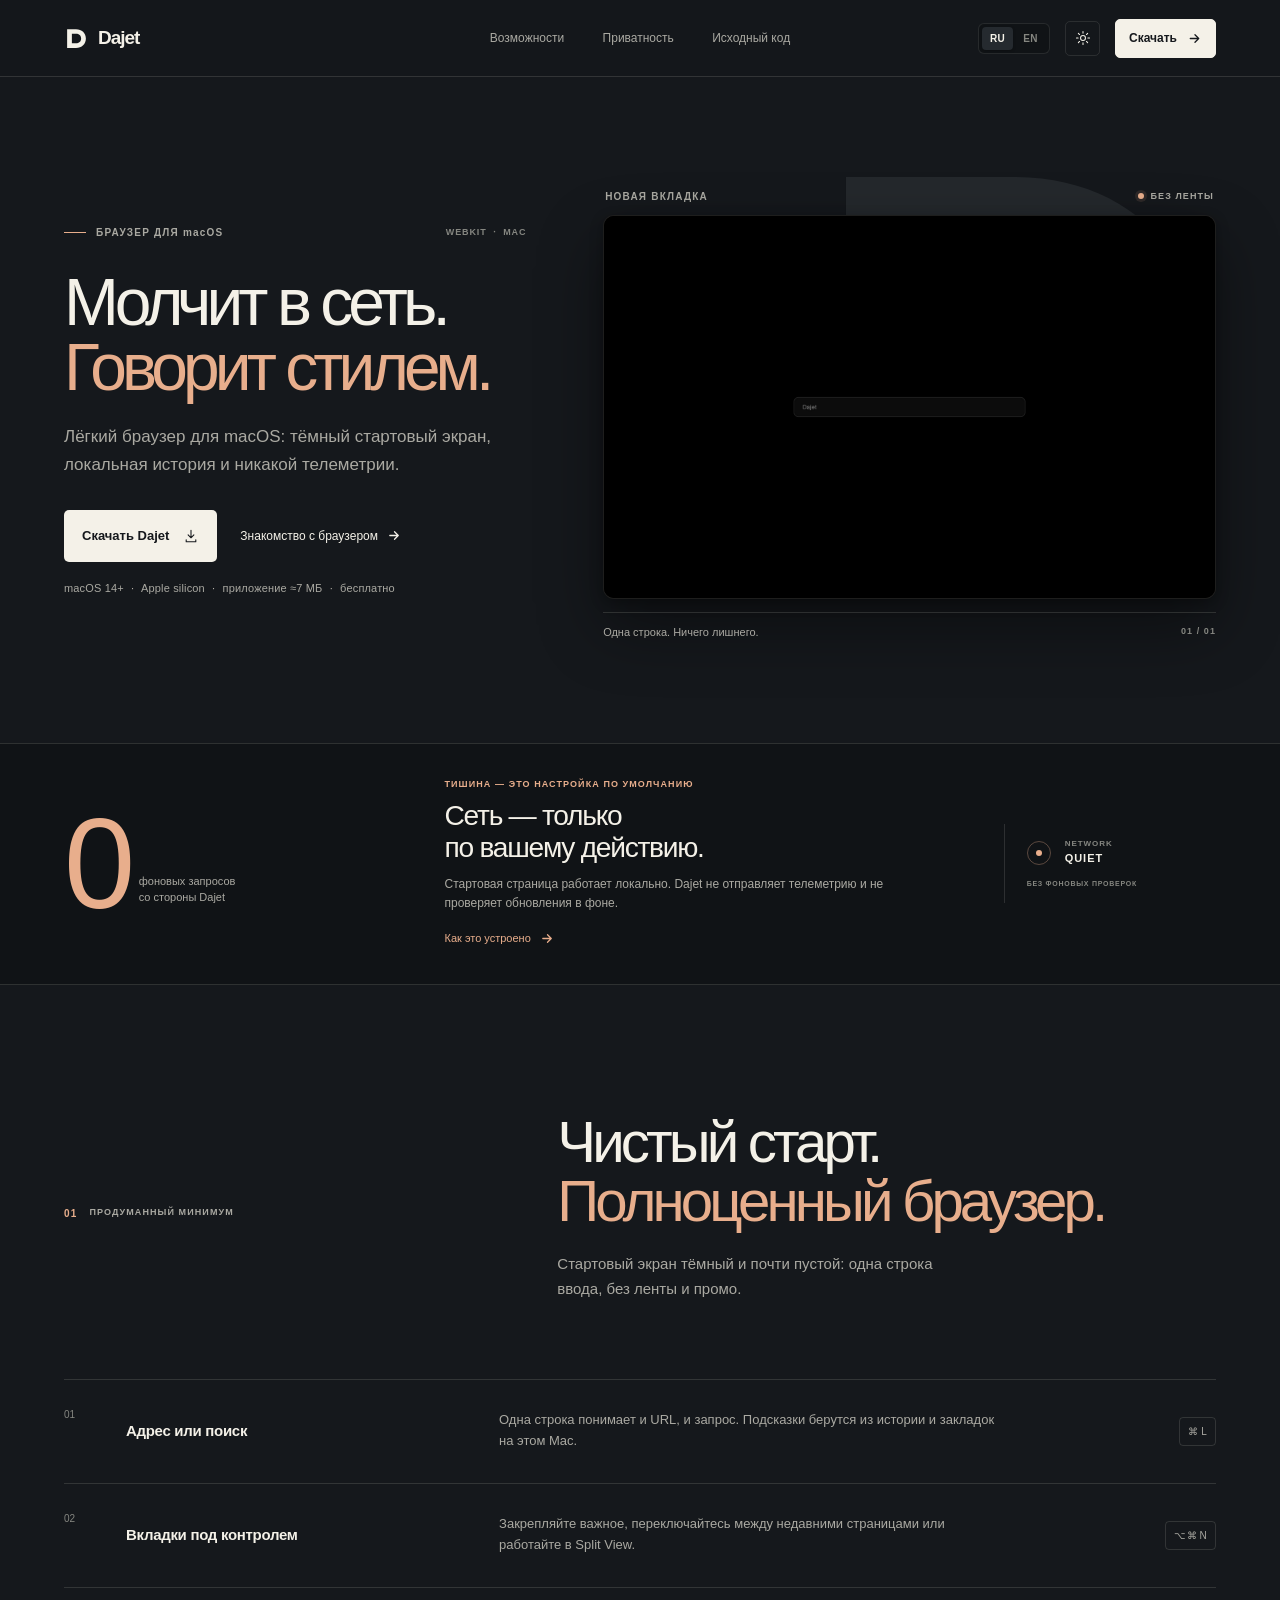
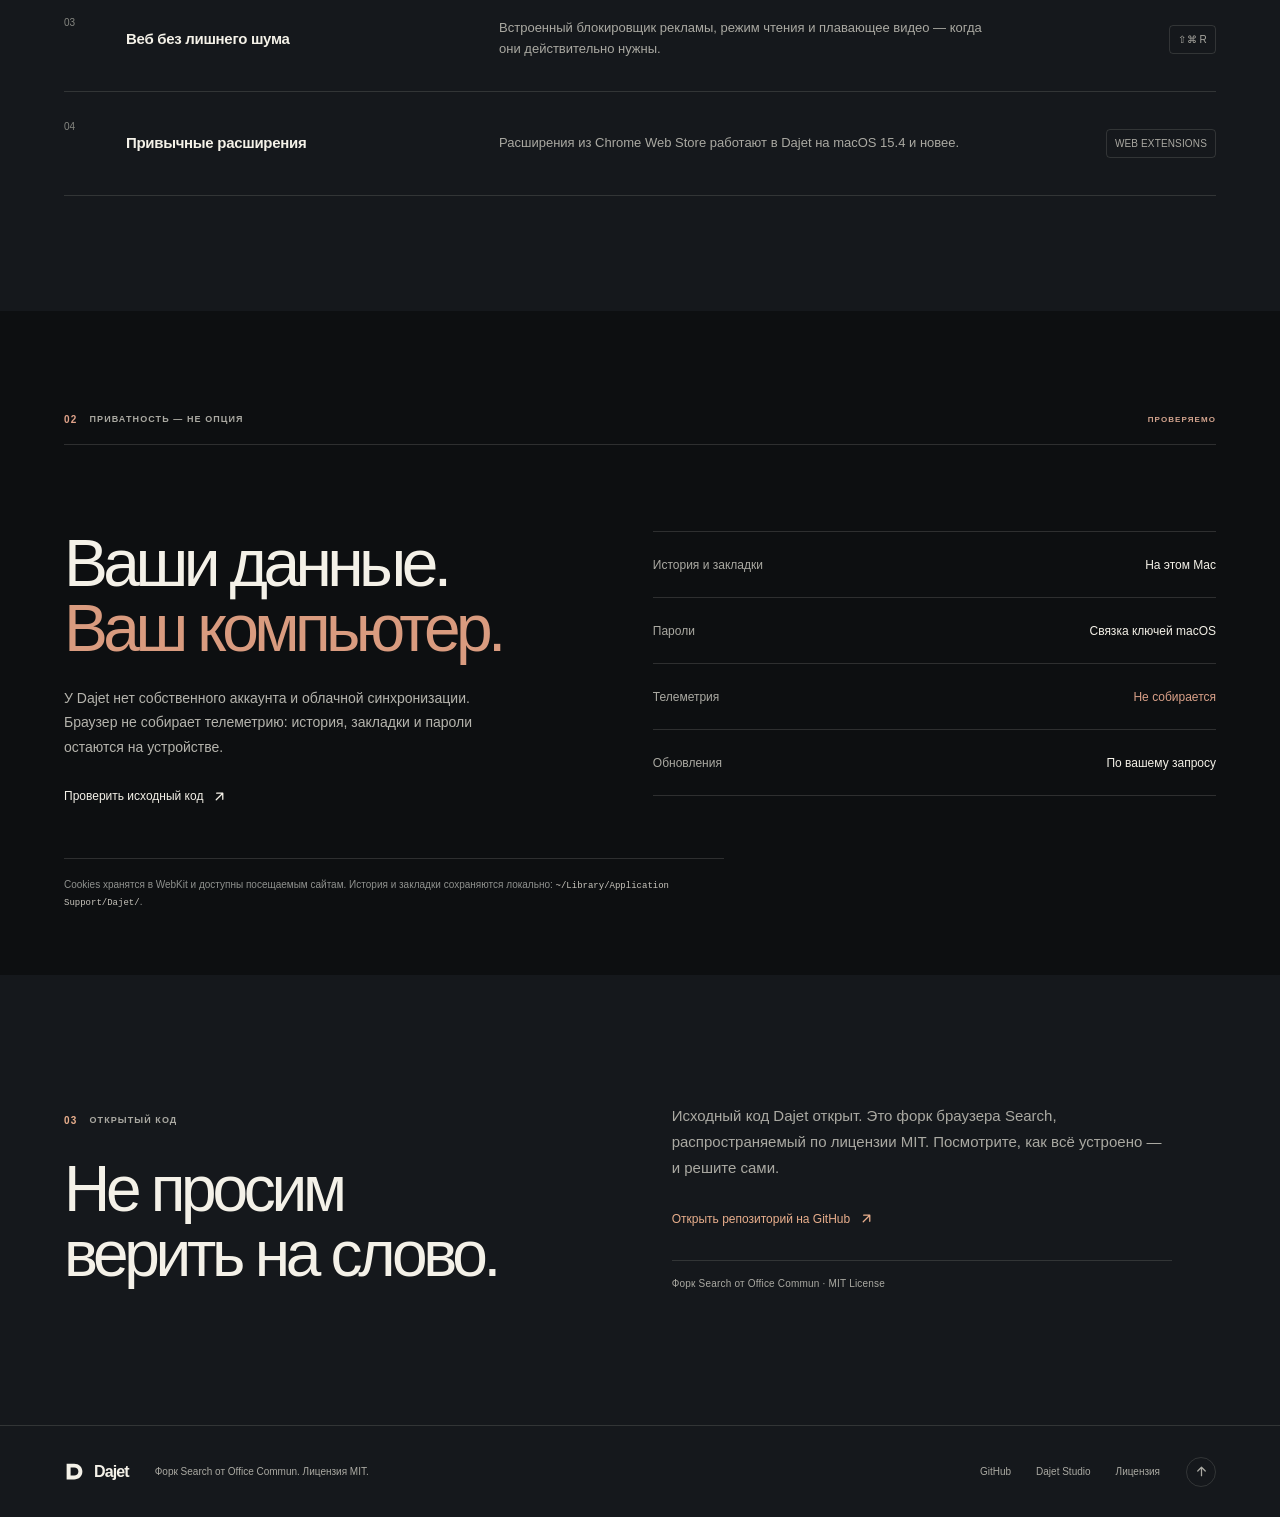
==== commit 205c49a7: "Use dark as the landing page default Co-authored-by: arena-agent <297053741+arena-agent@users.norepl" ====
--- a/docs/index.html
+++ b/docs/index.html
@@ -1,11 +1,11 @@
 <!doctype html>
-<html lang="ru" data-locale="ru">
+<html lang="ru" data-locale="ru" data-theme="dark">
 <head>
   <meta charset="utf-8">
   <meta name="viewport" content="width=device-width, initial-scale=1">
-  <meta name="theme-color" content="#f4f2ee">
-  <meta name="description" content="Лёгкий браузер для macOS. Чистый стартовый экран, локальная история и никакой телеметрии.">
-  <meta name="color-scheme" content="light">
+  <meta name="theme-color" content="#15181c">
+  <meta name="description" content="Лёгкий браузер для macOS. Тёмный стартовый экран, локальная история и никакой телеметрии.">
+  <meta name="color-scheme" content="dark light">
 
   <title>Dajet — браузер для тихого интернета</title>
   <link rel="canonical" href="https://bro.dajet.ru/">
@@ -15,17 +15,18 @@
   <meta property="og:type" content="website">
   <meta property="og:site_name" content="Dajet">
   <meta property="og:title" content="Dajet — браузер для тихого интернета">
-  <meta property="og:description" content="Лёгкий браузер для macOS. Чистый стартовый экран, локальная история и никакой телеметрии.">
+  <meta property="og:description" content="Лёгкий браузер для macOS. Тёмный стартовый экран, локальная история и никакой телеметрии.">
   <meta property="og:url" content="https://bro.dajet.ru/">
   <meta property="og:locale" content="ru_RU">
   <meta property="og:locale:alternate" content="en_US">
   <meta property="og:image" content="https://bro.dajet.ru/assets/og-image.png">
+  <meta property="og:image:alt" content="Dajet: тёмный браузерный экран, локальная история и минимальный интерфейс.">
   <meta property="og:image:width" content="1200">
   <meta property="og:image:height" content="630">
 
   <meta name="twitter:card" content="summary_large_image">
   <meta name="twitter:title" content="Dajet — браузер для тихого интернета">
-  <meta name="twitter:description" content="Лёгкий браузер для macOS. Чистый стартовый экран, локальная история и никакой телеметрии.">
+  <meta name="twitter:description" content="Лёгкий браузер для macOS. Тёмный стартовый экран, локальная история и никакой телеметрии.">
   <meta name="twitter:image" content="https://bro.dajet.ru/assets/og-image.png">
 </head>
 <body>
@@ -54,6 +55,12 @@
           <button type="button" data-locale-choice="ru" aria-pressed="true">RU</button>
           <button type="button" data-locale-choice="en" aria-pressed="false">EN</button>
         </div>
+        <button class="theme-toggle" type="button" data-theme-toggle aria-label="Переключить на светлую тему" title="Переключить на светлую тему">
+          <svg viewBox="0 0 20 20" aria-hidden="true">
+            <g class="theme-sun"><circle cx="10" cy="10" r="3.1"/><path d="M10 1.8v2.1m0 12.2v2.1M1.8 10h2.1m12.2 0h2.1M4.2 4.2l1.5 1.5m8.6 8.6 1.5 1.5m0-11.6-1.5 1.5m-8.6 8.6-1.5 1.5"/></g>
+            <path class="theme-moon" d="M16.8 12.4A7.2 7.2 0 0 1 7.6 3.2a7.3 7.3 0 1 0 9.2 9.2Z"/>
+          </svg>
+        </button>
         <a class="nav-download" href="https://bro.dajet.ru/Dajet.dmg">
           <span data-copy="ru">Скачать</span>
           <span data-copy="en">Download</span>
@@ -79,8 +86,8 @@
         </h1>
 
         <p class="hero-description">
-          <span data-copy="ru">Лёгкий браузер для macOS: чистый стартовый экран, локальная история и никакой телеметрии.</span>
-          <span data-copy="en">A lighter browser for macOS: a quiet start page, local history, and no telemetry.</span>
+          <span data-copy="ru">Лёгкий браузер для macOS: тёмный стартовый экран, локальная история и никакой телеметрии.</span>
+          <span data-copy="en">A lighter browser for macOS: a dark start page, local history, and no telemetry.</span>
         </p>
 
         <div class="hero-actions">
@@ -178,8 +185,8 @@
             <span data-copy="en">A quieter start.<br><em>A full-featured browser.</em></span>
           </h2>
           <p>
-            <span data-copy="ru">На новой вкладке — только поле ввода. Всё остальное появляется, когда нужно вам.</span>
-            <span data-copy="en">A new tab gives you one input line. Everything else is there when you need it.</span>
+            <span data-copy="ru">Стартовый экран тёмный и почти пустой: одна строка ввода, без ленты и промо.</span>
+            <span data-copy="en">The start page is dark and deliberately sparse: one input line, no feed or promos.</span>
           </p>
         </div>
       </div>
--- a/docs/style.css
+++ b/docs/style.css
@@ -1,21 +1,52 @@
 /* Dajet — a quieter way through the web. */
 
 :root {
+  color-scheme: dark;
+  --paper: #15181c;
+  --paper-deep: #101316;
+  --ink: #f4f1e8;
+  --muted: #aaa9a2;
+  --soft: #858680;
+  --line: rgba(244, 241, 232, 0.13);
+  --accent: #e8ae8c;
+  --night: #0d0f11;
+  --chalk: #f4f1e8;
+  --night-muted: #aaa9a2;
+  --night-line: rgba(244, 241, 232, 0.14);
+  --wash: #24282c;
+  --screen-border: rgba(244, 241, 232, 0.12);
+  --screen-shadow: 0 28px 64px rgba(0, 0, 0, 0.42), 0 4px 13px rgba(0, 0, 0, 0.28);
+  --nav-glass: rgba(21, 24, 28, 0.94);
+  --control-bg: #101316;
+  --control-active: #252a2f;
+  --control-line: rgba(244, 241, 232, 0.1);
+  --control-shadow: rgba(0, 0, 0, 0.25);
+  --status-ring: rgba(232, 174, 140, 0.34);
+  --status-wash: rgba(232, 174, 140, 0.11);
+  --gutter: clamp(1.25rem, 5vw, 5rem);
+  --page-max: 1280px;
+  --radius: 8px;
+}
+
+html[data-theme="light"] {
   color-scheme: light;
   --paper: #f4f2ee;
   --paper-deep: #eceae4;
   --ink: #171a1e;
   --muted: #6b6c69;
-  --soft: #8b8b85;
+  --soft: #6b6c69;
   --line: #dcdad3;
   --accent: #7a3b26;
-  --night: #15181c;
-  --chalk: #f4f1e8;
-  --night-muted: #aaa9a2;
-  --night-line: rgba(244, 241, 232, 0.16);
-  --gutter: clamp(1.25rem, 5vw, 5rem);
-  --page-max: 1280px;
-  --radius: 8px;
+  --wash: #e9e6df;
+  --screen-border: rgba(27, 27, 25, 0.7);
+  --screen-shadow: 0 28px 64px rgba(31, 30, 27, 0.19), 0 4px 13px rgba(31, 30, 27, 0.1);
+  --nav-glass: rgba(244, 242, 238, 0.92);
+  --control-bg: rgba(23, 26, 30, 0.035);
+  --control-active: #f4f2ee;
+  --control-line: rgba(23, 26, 30, 0.08);
+  --control-shadow: rgba(23, 26, 30, 0.1);
+  --status-ring: rgba(122, 59, 38, 0.34);
+  --status-wash: rgba(122, 59, 38, 0.11);
 }
 
 *,
@@ -40,6 +71,7 @@
   font-family: -apple-system, BlinkMacSystemFont, "SF Pro Display", "Helvetica Neue", Arial, sans-serif;
   font-size: 16px;
   line-height: 1.5;
+  transition: background-color 220ms ease, color 220ms ease;
 }
 
 button,
@@ -86,7 +118,7 @@
   transform: translateY(-160%);
   border-radius: 5px;
   background: var(--ink);
-  color: white;
+  color: var(--paper);
   font-size: 14px;
 }
 
@@ -104,8 +136,8 @@
   position: sticky;
   z-index: 50;
   top: 0;
-  border-bottom: 1px solid rgba(23, 26, 30, 0.08);
-  background: rgba(244, 242, 238, 0.9);
+  border-bottom: 1px solid var(--line);
+  background: var(--nav-glass);
   -webkit-backdrop-filter: blur(18px);
   backdrop-filter: blur(18px);
 }
@@ -163,14 +195,50 @@
   gap: 15px;
 }
 
+.theme-toggle {
+  display: grid;
+  width: 35px;
+  height: 35px;
+  flex: none;
+  place-items: center;
+  padding: 0;
+  border: 1px solid var(--control-line);
+  border-radius: 5px;
+  background: transparent;
+  color: var(--ink);
+  cursor: pointer;
+  transition: border-color 180ms ease, background-color 180ms ease, color 180ms ease;
+}
+
+.theme-toggle:hover {
+  border-color: var(--accent);
+  background: var(--control-bg);
+  color: var(--accent);
+}
+
+.theme-toggle svg {
+  width: 16px;
+  height: 16px;
+  fill: none;
+  stroke: currentColor;
+  stroke-linecap: round;
+  stroke-linejoin: round;
+  stroke-width: 1.3;
+}
+
+html[data-theme="dark"] .theme-moon,
+html[data-theme="light"] .theme-sun {
+  display: none;
+}
+
 .locale-switch {
   display: flex;
   align-items: center;
   gap: 2px;
   padding: 3px;
-  border: 1px solid rgba(23, 26, 30, 0.08);
+  border: 1px solid var(--control-line);
   border-radius: 6px;
-  background: rgba(23, 26, 30, 0.035);
+  background: var(--control-bg);
 }
 
 .locale-switch button {
@@ -188,9 +256,9 @@
 }
 
 .locale-switch button[aria-pressed="true"] {
-  background: var(--paper);
+  background: var(--control-active);
   color: var(--ink);
-  box-shadow: 0 1px 3px rgba(23, 26, 30, 0.1);
+  box-shadow: 0 1px 3px var(--control-shadow);
 }
 
 .nav-download {
@@ -275,7 +343,7 @@
 
 .eyebrow-note {
   margin-left: auto;
-  color: #999891;
+  color: var(--soft);
   font-size: 9px;
   letter-spacing: 0.095em;
   white-space: nowrap;
@@ -366,7 +434,7 @@
 
 .hero-meta {
   margin: 18px 0 0;
-  color: var(--soft);
+  color: var(--muted);
   font-size: 11px;
   letter-spacing: 0.015em;
 }
@@ -391,7 +459,7 @@
   right: -7%;
   width: min(77%, 480px);
   height: auto;
-  color: #e9e6df;
+  color: var(--wash);
   pointer-events: none;
 }
 
@@ -413,7 +481,7 @@
   display: inline-flex;
   align-items: center;
   gap: 7px;
-  color: #83837d;
+  color: var(--muted);
   font-size: 9px;
 }
 
@@ -422,17 +490,17 @@
   height: 6px;
   border-radius: 50%;
   background: var(--accent);
-  box-shadow: 0 0 0 3px rgba(122, 59, 38, 0.11);
+  box-shadow: 0 0 0 3px var(--status-wash);
 }
 
 .screen-shell {
   position: relative;
   z-index: 1;
   overflow: hidden;
-  border: 1px solid rgba(27, 27, 25, 0.7);
+  border: 1px solid var(--screen-border);
   border-radius: 11px;
   background: #000;
-  box-shadow: 0 28px 64px rgba(31, 30, 27, 0.19), 0 4px 13px rgba(31, 30, 27, 0.1);
+  box-shadow: var(--screen-shadow);
 }
 
 .start-screen {
@@ -454,7 +522,7 @@
 }
 
 .caption-index {
-  color: #9b9992;
+  color: var(--soft);
   font-size: 9px;
   white-space: nowrap;
 }
@@ -530,7 +598,7 @@
   column-gap: 10px;
   width: 100%;
   padding: 15px 0 15px 22px;
-  border-left: 1px solid #d2cfc7;
+  border-left: 1px solid var(--line);
 }
 
 .status-ring {
@@ -539,7 +607,7 @@
   height: 24px;
   grid-row: span 2;
   place-items: center;
-  border: 1px solid rgba(122, 59, 38, 0.34);
+  border: 1px solid var(--status-ring);
   border-radius: 50%;
 }
 
@@ -565,7 +633,7 @@
 .proof-status-foot {
   grid-column: 1 / -1;
   margin-top: 13px;
-  color: #94928b;
+  color: var(--soft);
   font-size: 7px;
   letter-spacing: 0.105em;
 }
@@ -631,7 +699,7 @@
 .feature-number {
   align-self: start;
   padding-top: 5px;
-  color: #9a978f;
+  color: var(--soft);
   font-size: 10px;
   font-variant-numeric: tabular-nums;
 }
@@ -654,9 +722,9 @@
 .feature-mark {
   justify-self: end;
   padding: 6px 8px;
-  border: 1px solid #dcdbd5;
+  border: 1px solid var(--line);
   border-radius: 4px;
-  color: #696a66;
+  color: var(--muted);
   font-size: 10px;
   letter-spacing: 0.015em;
   white-space: nowrap;
@@ -824,7 +892,7 @@
   margin: 30px 0 0;
   padding-top: 15px;
   border-top: 1px solid var(--line);
-  color: #898881;
+  color: var(--muted);
   font-size: 10px;
   letter-spacing: 0.02em;
 }
@@ -852,7 +920,7 @@
 
 .footer-legal {
   margin: 0;
-  color: #8b8b85;
+  color: var(--muted);
   font-size: 10px;
 }
 
@@ -1184,7 +1252,16 @@
   }
 
   .nav-actions {
-    gap: 6px;
+    gap: 4px;
+  }
+
+  .theme-toggle {
+    width: 32px;
+    height: 32px;
+  }
+
+  .nav-download svg {
+    display: none;
   }
 
   .locale-switch {
